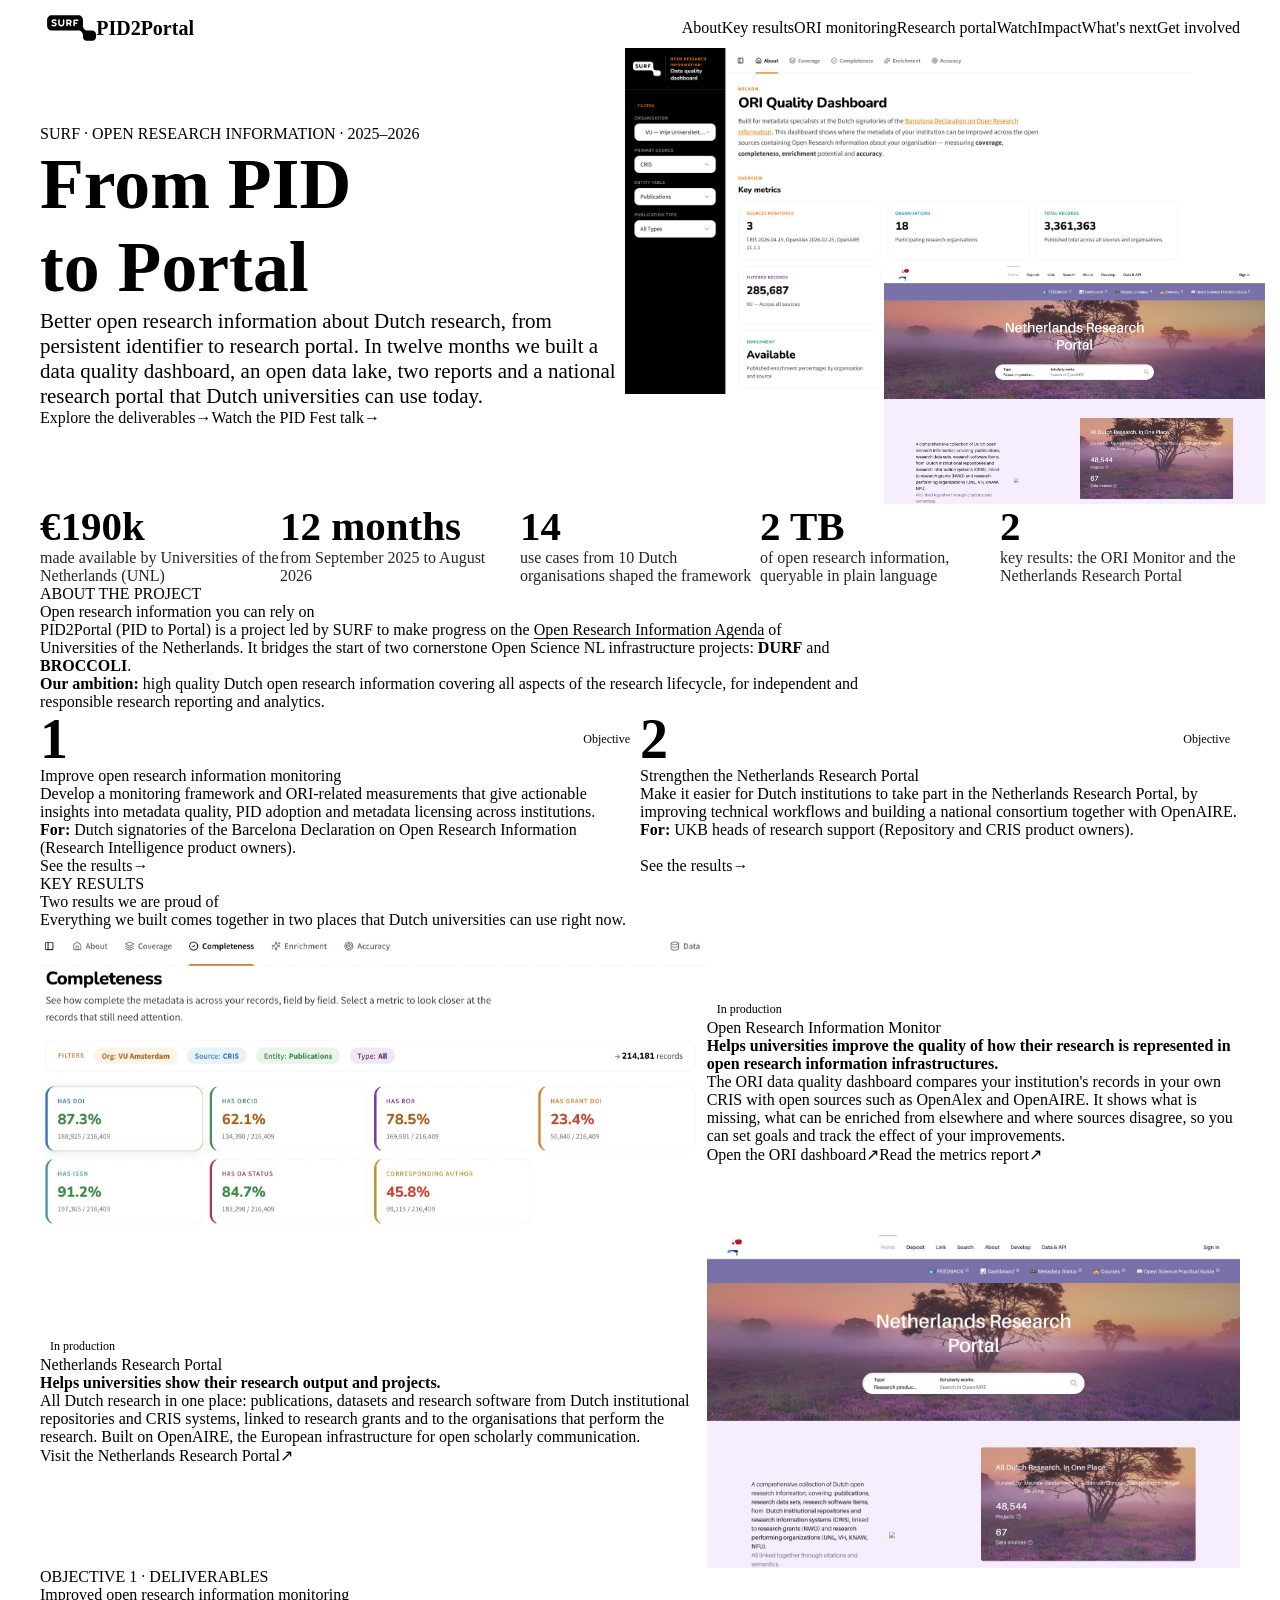
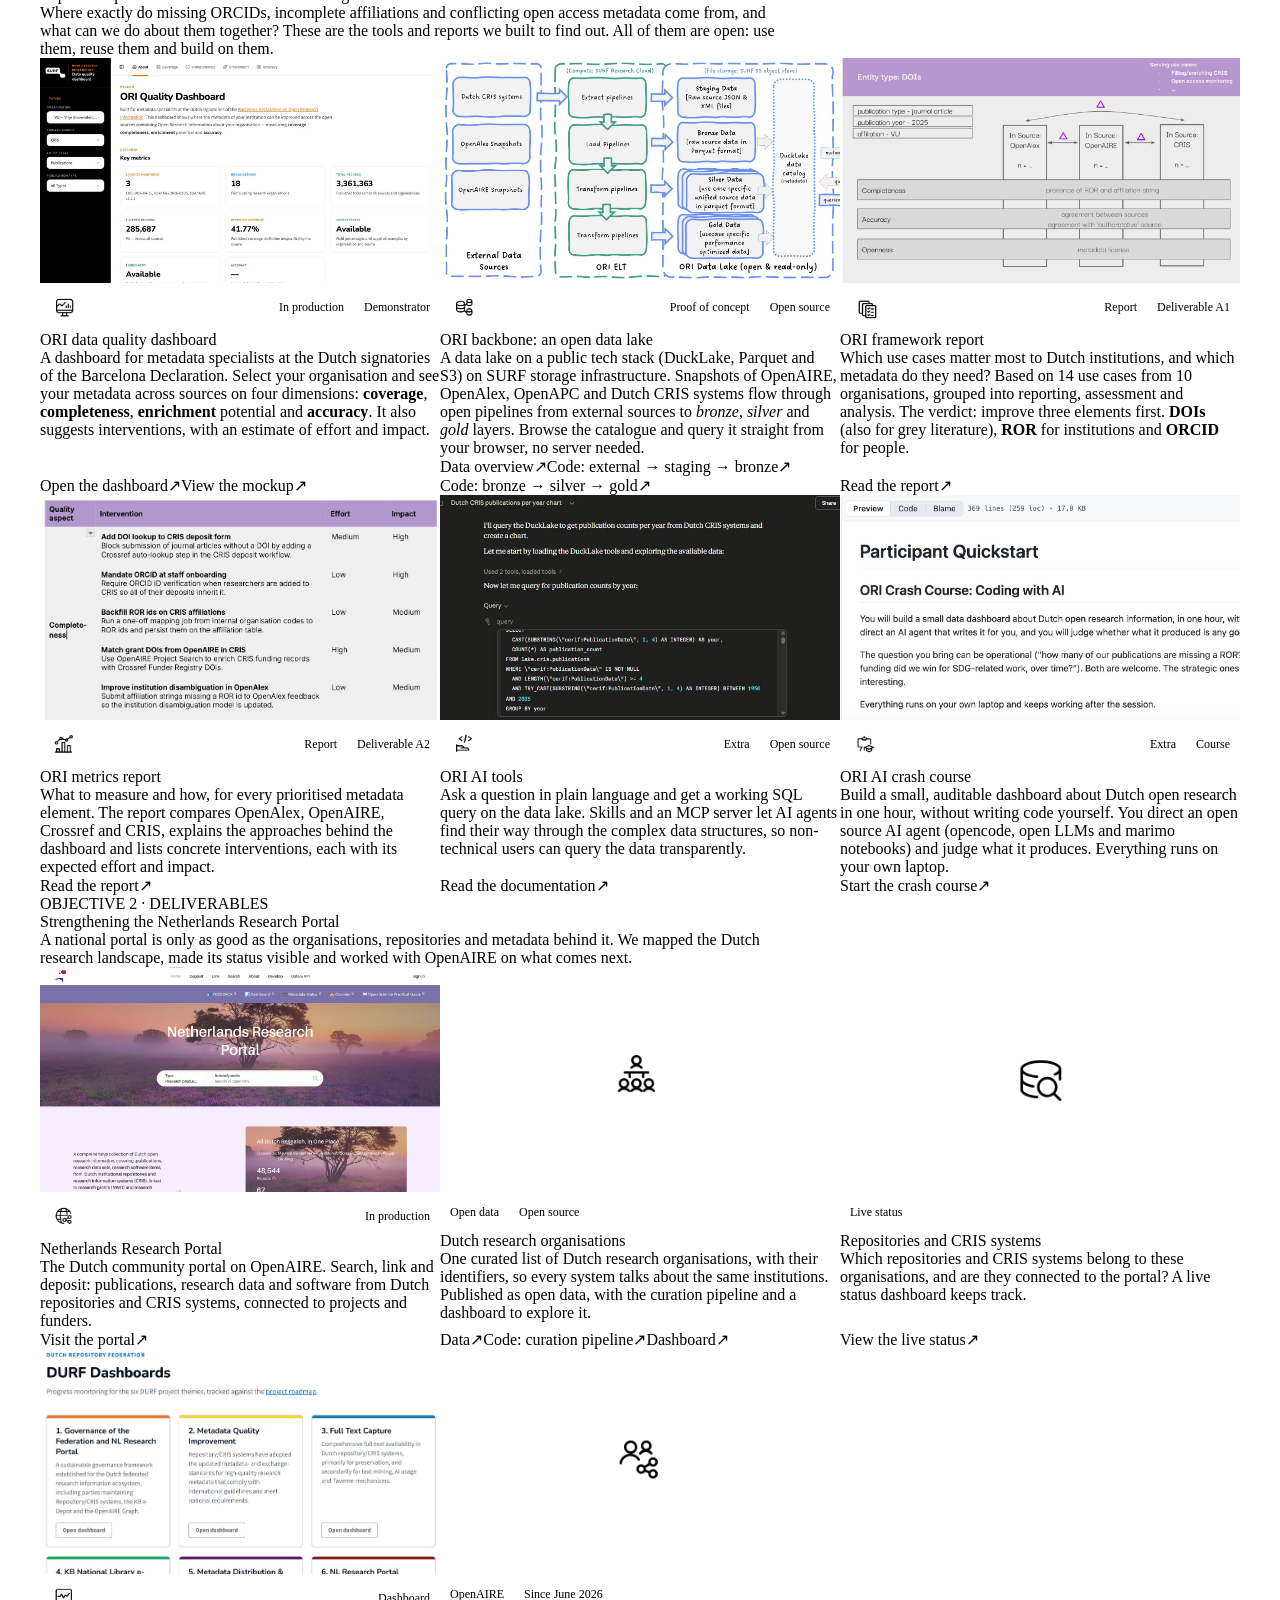
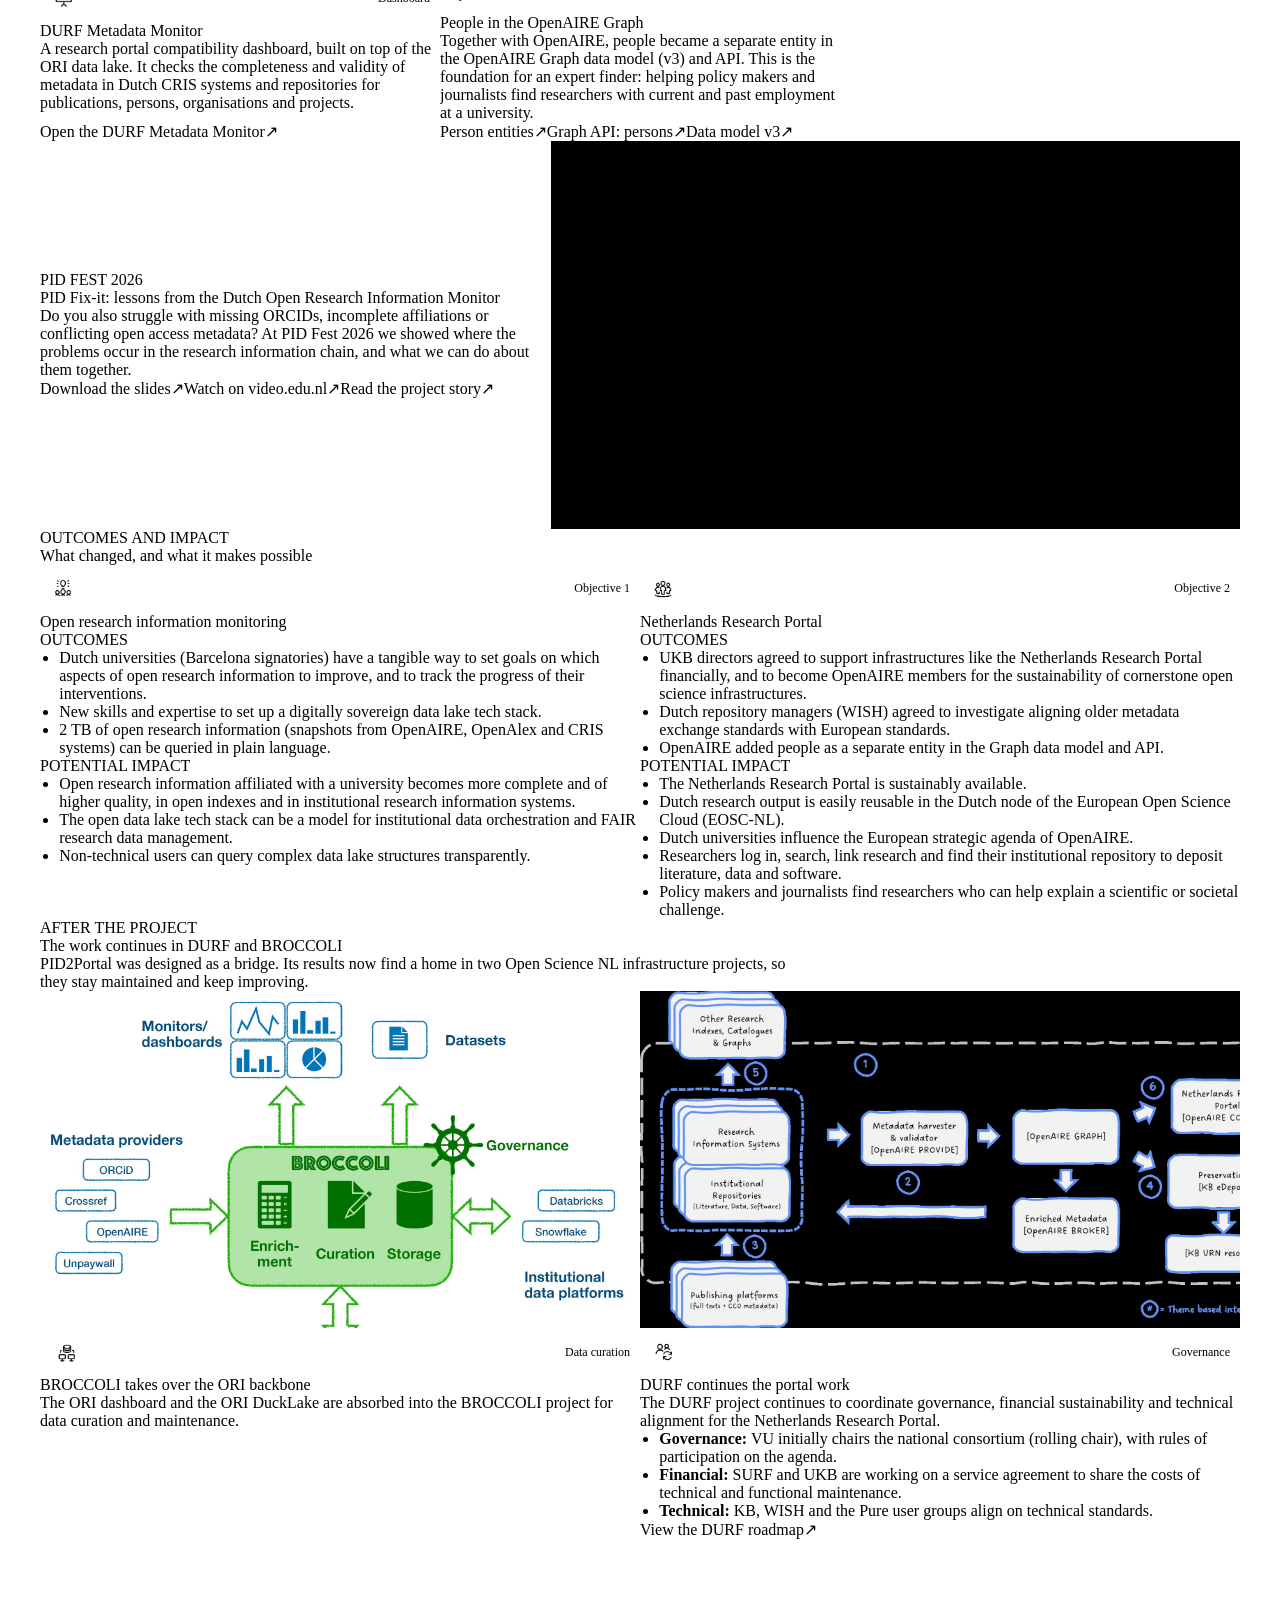
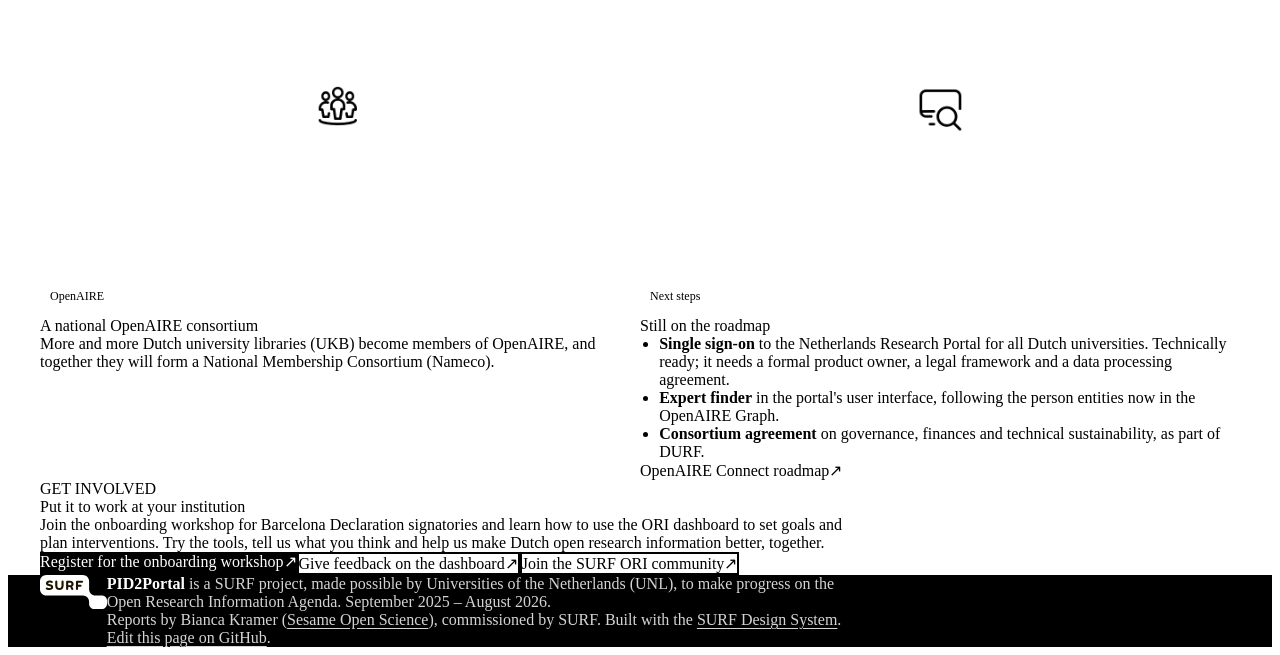
==== index.html @ e372947f "Add PID2Portal project landing page A static landing page for surf-ori.github.io/pid2portal-project " ====
<!doctype html>
<html lang="en">
<head>
<meta charset="utf-8">
<meta name="viewport" content="width=device-width, initial-scale=1">
<title>PID2Portal</title>
<meta name="description" content="PID2Portal (PID to Portal): better Dutch open research information, from persistent identifier to research portal. A SURF project funded by Universities of the Netherlands, 2025–2026.">
<meta property="og:title" content="PID2Portal: from PID to Portal">
<meta property="og:description" content="An ORI data quality dashboard, an open data lake, two reports and the Netherlands Research Portal. See what we built and put it to work.">
<meta property="og:image" content="https://surf-ori.github.io/pid2portal-project/assets/img/ori-dashboard.jpg">
<meta property="og:type" content="website">

<!-- SURF Design System: theme script first (no flash of the wrong theme), then tokens, Oat + SURF theme, Oat's script. -->
<script src="https://surf-ori.github.io/surf-design-system/components/lib/surf-theme.js"></script>
<script>window.SURFTheme && SURFTheme.init()</script>
<link rel="stylesheet" href="https://surf-ori.github.io/surf-design-system/tokens.css">
<link rel="stylesheet" href="https://surf-ori.github.io/surf-design-system/components/bundle.css">
<script src="https://surf-ori.github.io/surf-design-system/components/lib/oat.min.js" defer></script>

<link rel="stylesheet" href="assets/site.css">
<link rel="icon" href="assets/img/surf-logo.svg">

<script src="assets/vendor/marked-12.0.2.min.js" defer></script>
<script src="assets/site.js" defer></script>
</head>
<body>
<a class="skip" href="#main">Skip to content</a>

<header class="topbar">
  <div class="topbar-inner">
    <a class="brand" href="#top" aria-label="PID2Portal, back to top">
      <img class="logo logo-light" src="assets/img/surf-logo.svg" alt="SURF">
      <img class="logo logo-dark" src="assets/img/SURF_diap.svg" alt="SURF">
      <span class="brand-name">PID2Portal</span>
    </a>
    <nav class="nav" id="nav" aria-label="Sections"></nav>
    <surf-theme-toggle compact label-light="Light" label-system="System" label-dark="Dark"></surf-theme-toggle>
  </div>
</header>

<main id="main">
  <div id="top"></div>
  <div id="sections" aria-live="polite">
    <p class="loading">Loading…</p>
  </div>
</main>

<footer class="site-footer">
  <div class="wrap footer-inner">
    <img class="footer-logo" src="assets/img/SURF_diap.svg" alt="SURF">
    <div id="footer" class="footer-text"></div>
  </div>
</footer>

<noscript><div class="wrap"><p>This page needs JavaScript to render its content. The texts are also readable on GitHub in the <a href="https://github.com/surf-ori/pid2portal-project/tree/main/content">content folder</a>.</p></div></noscript>
</body>
</html>
---- assets/site.css ----
/* PID2Portal landing page. Layout on top of the SURF Design System: colours, type,
   spacing and radii only through its tokens, so light and dark both work. */

html { scroll-behavior: smooth; scroll-padding-top: 88px; }
@media (prefers-reduced-motion: reduce) { html { scroll-behavior: auto; } }

body {
  background: var(--bg-1);
  color: var(--fg-1);
  font-family: var(--font-body);
  font-size: var(--fs-body);
  line-height: var(--lh-normal);
  overflow-x: hidden;
}
main { padding-block-start: 0; }

h1, h2, h3, h4 {
  font-family: var(--font-display);
  font-weight: var(--weight-xbold);
  letter-spacing: var(--tracking-tight);
  line-height: var(--lh-tight);
  color: var(--fg-1);
  text-wrap: balance;
}
h1 { font-size: clamp(40px, 5.6vw, 72px); font-weight: 900; margin: var(--space-3) 0 var(--space-5); }
h2 { font-size: var(--fs-h2); margin: 0 0 var(--space-4); }
h3 { font-size: var(--fs-h4); margin: 0 0 var(--space-3); }
h4 { font-size: var(--fs-h6); margin: var(--space-5) 0 var(--space-2); text-transform: uppercase; letter-spacing: var(--tracking-wide); color: var(--fg-accent-strong); }
p { margin: 0 0 var(--space-4); }
a { color: var(--fg-accent-strong); text-underline-offset: 3px; }
a:hover { color: var(--fg-accent); }
:focus-visible { outline: 2px solid var(--surf-orange); outline-offset: 2px; }
code { font-family: var(--font-mono); font-size: 0.9em; }

.wrap { max-width: 1200px; margin: 0 auto; padding: 0 var(--space-6); }
@media (max-width: 640px) { .wrap { padding: 0 var(--space-4); } }

.skip { position: absolute; left: -9999px; top: 0; }
.skip:focus { left: var(--space-4); top: var(--space-4); z-index: 100; background: var(--bg-1); padding: var(--space-2) var(--space-3); }

.eyebrow {
  font-size: var(--fs-caption);
  font-weight: var(--weight-bold);
  letter-spacing: var(--tracking-wide);
  text-transform: uppercase;
  color: var(--fg-accent-strong);
  margin: 0 0 var(--space-3);
}

/* ---------- top bar ---------- */
.topbar {
  position: sticky; top: 0; z-index: 50;
  background: var(--bg-1);
  border-bottom: 1px solid var(--border-2);
}
.topbar-inner {
  max-width: 1200px; margin: 0 auto; padding: var(--space-3) var(--space-6);
  display: flex; align-items: center; gap: var(--space-5);
}
.brand { display: flex; align-items: center; gap: var(--space-3); text-decoration: none; color: var(--fg-1); flex-shrink: 0; }
.brand:hover { color: var(--fg-1); }
.logo { height: 40px; width: auto; display: block; }
.logo-dark { display: none; height: 26px; }
[data-theme="dark"] .logo-light { display: none; }
[data-theme="dark"] .logo-dark { display: block; }
.brand-name { font-family: var(--font-display); font-weight: 900; font-size: 20px; letter-spacing: var(--tracking-tight); }

.nav { display: flex; gap: var(--space-1); margin-left: auto; overflow-x: auto; scrollbar-width: none; }
.nav::-webkit-scrollbar { display: none; }
.nav a {
  white-space: nowrap; text-decoration: none; color: var(--fg-2);
  font-weight: var(--weight-semibold); font-size: var(--fs-body-sm);
  padding: var(--space-2) var(--space-3); border-radius: var(--radius-sm);
}
.nav a:hover { color: var(--fg-1); background: var(--bg-2); }
.nav a[aria-current] { color: var(--fg-accent-strong); background: var(--bg-accent-soft); }

@media (max-width: 960px) {
  .topbar-inner { flex-wrap: wrap; padding: var(--space-2) var(--space-4); gap: var(--space-2) var(--space-4); }
  .brand { margin-right: auto; }
  .nav { order: 3; width: 100%; margin: 0 calc(-1 * var(--space-3)); }
  .logo { height: 32px; }
}

/* ---------- sections ---------- */
.section { padding: var(--space-9) 0; }
.section + .section { border-top: 1px solid var(--border-2); }
.section-head { max-width: 760px; margin-bottom: var(--space-7); }
.section-head > p { color: var(--fg-2); font-size: var(--fs-body-lg); }
.loading { padding: var(--space-9) var(--space-6); color: var(--fg-3); text-align: center; }
@media (max-width: 640px) { .section { padding: var(--space-8) 0; } }

/* buttons rendered from link lists */
.actions { display: flex; flex-wrap: wrap; gap: var(--space-2); margin-top: auto; padding-top: var(--space-3); }
.actions .button { white-space: normal; text-align: left; text-decoration: none; color: var(--fg-on-accent); }
.actions .button:hover { color: var(--fg-on-accent); }
.actions .button.outline { background: transparent; color: var(--fg-1); border-color: var(--border-1); }
.actions .button.outline:hover { border-color: var(--surf-orange); color: var(--fg-1); }
.actions .arrow { font-weight: var(--weight-bold); }

/* ---------- hero ---------- */
.layout-hero { padding-top: var(--space-8); padding-bottom: var(--space-8); }
.hero-grid { display: grid; grid-template-columns: 1fr 1.05fr; gap: var(--space-8); align-items: center; }
.hero-text > p:not(.eyebrow) { font-size: 21px; color: var(--fg-2); max-width: 36em; }
.hero-text .actions { padding-top: var(--space-4); }
.hero-text .actions .button { padding: var(--space-3) var(--space-5); font-size: var(--fs-body); }
.hero-visual { position: relative; padding-bottom: 18%; }
.hero-visual .frame-b { position: absolute; width: 62%; right: -4%; bottom: 0; }
.hero-visual .frame-a { width: 92%; }
@media (max-width: 900px) {
  .hero-grid { grid-template-columns: 1fr; gap: var(--space-7); }
  .hero-visual .frame-b { right: 0; }
}

/* the SURF basiskader: thick rounded frame */
.frame {
  margin: 0;
  border: var(--border-thick) solid var(--fg-1);
  border-radius: var(--radius-lg);
  overflow: hidden;
  background: var(--bg-1);
}
.frame img { display: block; width: 100%; height: auto; }

/* ---------- stats ---------- */
.layout-stats { background: var(--bg-inverse); color: var(--fg-inverse); padding: var(--space-7) 0; border-top: 0; }
.layout-stats + .section { border-top: 0; }
.stats { list-style: none; margin: 0; padding: 0; display: grid; grid-template-columns: repeat(auto-fit, minmax(180px, 1fr)); gap: var(--space-5); }
.stat { display: flex; flex-direction: column; gap: var(--space-1); padding-left: var(--space-4); border-left: var(--border-thick) solid var(--surf-orange); }
.stat-value { font-family: var(--font-display); font-weight: 900; font-size: clamp(30px, 3.2vw, 42px); line-height: 1.1; color: var(--fg-inverse); }
.stat-label { font-size: var(--fs-body-sm); opacity: 0.85; }

/* ---------- cards ---------- */
.card-grid { --cols: 3; display: grid; grid-template-columns: repeat(var(--cols), minmax(0, 1fr)); gap: var(--space-5); }
.layout-cards#about .card-grid { --cols: 2; }
@media (max-width: 1040px) { .card-grid { --cols: 2 !important; } }
@media (max-width: 680px)  { .card-grid { --cols: 1 !important; } }

.card.deliverable {
  display: flex; flex-direction: column;
  padding: 0; overflow: hidden;
  border-radius: var(--radius-lg);
  border: 1px solid var(--border-1);
  box-shadow: none;
  background: var(--bg-1);
  transition: border-color .2s ease-out, transform .2s ease-out;
}
.card.deliverable:hover { border-color: var(--surf-orange); }
.card-media { margin: 0; aspect-ratio: 16 / 9; overflow: hidden; background: var(--bg-2); border-bottom: 1px solid var(--border-2); }
.card-media img { width: 100%; height: 100%; object-fit: cover; object-position: top left; display: block; }
.card-body { display: flex; flex-direction: column; flex: 1; padding: var(--space-5) var(--space-5) var(--space-5); }
.card-body > p { color: var(--fg-2); }
.card-body ul { padding-left: 1.2em; color: var(--fg-2); margin: 0 0 var(--space-4); }
.card-body li { margin-bottom: var(--space-2); }
.card-body li::marker { color: var(--surf-orange); }
.card-top { display: flex; align-items: center; justify-content: space-between; gap: var(--space-3); margin-bottom: var(--space-4); min-height: 40px; }
.card-media-icon { display: grid; place-items: center; background: var(--bg-accent-soft); }
.card-media-icon img.pictogram-lg { width: 112px; height: 112px; object-fit: contain; }
.pictogram { width: 48px; height: 48px; object-fit: contain; }
[data-theme="dark"] .pictogram { filter: invert(1); }
.card-number { font-family: var(--font-display); font-weight: 900; font-size: 56px; line-height: 1; color: var(--surf-orange); }

.tags { display: flex; flex-wrap: wrap; gap: var(--space-1); justify-content: flex-end; }
.tag { font-size: 12px; font-weight: var(--weight-semibold); padding: 2px 10px; border-radius: var(--radius-pill); white-space: nowrap; }
.tone-orange { background: var(--tone-orange-bg); color: var(--tone-orange-fg); }
.tone-blue   { background: var(--tone-blue-bg);   color: var(--tone-blue-fg); }
.tone-green  { background: var(--tone-green-bg);  color: var(--tone-green-fg); }
.tone-purple { background: var(--tone-purple-bg); color: var(--tone-purple-fg); }

/* the two objective cards in "About" */
#about .section-head { max-width: 820px; }
#about .card-body { padding: var(--space-6); }
#about .card-body h3 { font-size: var(--fs-h3); }

/* ---------- features (key results) ---------- */
.layout-features { background: var(--bg-2); }
.feature { display: grid; grid-template-columns: 1.25fr 1fr; gap: var(--space-8); align-items: center; }
.feature + .feature { margin-top: var(--space-9); }
.feature.flip .feature-media { order: 2; }
.feature-text h3 { font-size: var(--fs-h2); margin: var(--space-3) 0 var(--space-4); }
.feature-text p { color: var(--fg-2); font-size: var(--fs-body-lg); }
.feature-text p strong { color: var(--fg-1); }
.feature-text .tags { justify-content: flex-start; }
.feature-media { box-shadow: var(--shadow-md); }
@media (max-width: 900px) {
  .feature { grid-template-columns: 1fr; gap: var(--space-5); }
  .feature.flip .feature-media { order: 0; }
  .feature + .feature { margin-top: var(--space-8); }
}

/* ---------- media (video) ---------- */
.media-grid { display: grid; grid-template-columns: 1fr 1.35fr; gap: var(--space-8); align-items: center; }
.media-grid .section-head { margin-bottom: 0; }
.video-frame { box-shadow: var(--shadow-md); }
.video { position: relative; aspect-ratio: 16 / 9; background: #000; }
.video iframe { position: absolute; inset: 0; width: 100%; height: 100%; border: 0; }
@media (max-width: 900px) { .media-grid { grid-template-columns: 1fr; gap: var(--space-6); } }

/* ---------- band (call to action) ---------- */
.layout-band { border-top: 0 !important; }
.band-box {
  background: var(--surf-orange);
  color: #000;
  border-radius: var(--radius-xl);
  padding: var(--space-8);
  position: relative; overflow: hidden;
}
.band-box .section-head { max-width: 820px; margin: 0; }
.band-box .eyebrow, .band-box h2, .band-box .section-head > p { color: #000; }
.band-box .actions .button { background: #000; color: #fff; border-color: #000; }
.band-box .actions .button:hover { background: #262626; }
.band-box .actions .button.outline { background: transparent; color: #000; border: 2px solid #000; }
.band-box .actions .button.outline:hover { background: rgba(0, 0, 0, 0.08); }
@media (max-width: 640px) { .band-box { padding: var(--space-6) var(--space-5); border-radius: var(--radius-lg); } }

/* ---------- prose ---------- */
.prose { max-width: 760px; }

/* ---------- footer ---------- */
.site-footer { background: #000; color: #d4d4d4; padding: var(--space-8) 0; margin-top: var(--space-8); }
.footer-inner { display: grid; grid-template-columns: auto 1fr; gap: var(--space-7); align-items: start; }
.footer-logo { height: 34px; width: auto; }
.footer-text { font-size: var(--fs-body-sm); max-width: 760px; }
.footer-text strong { color: #fff; }
.footer-text a { color: var(--surf-orange-300); }
.footer-text a:hover { color: #fff; }
@media (max-width: 640px) { .footer-inner { grid-template-columns: 1fr; gap: var(--space-5); } }
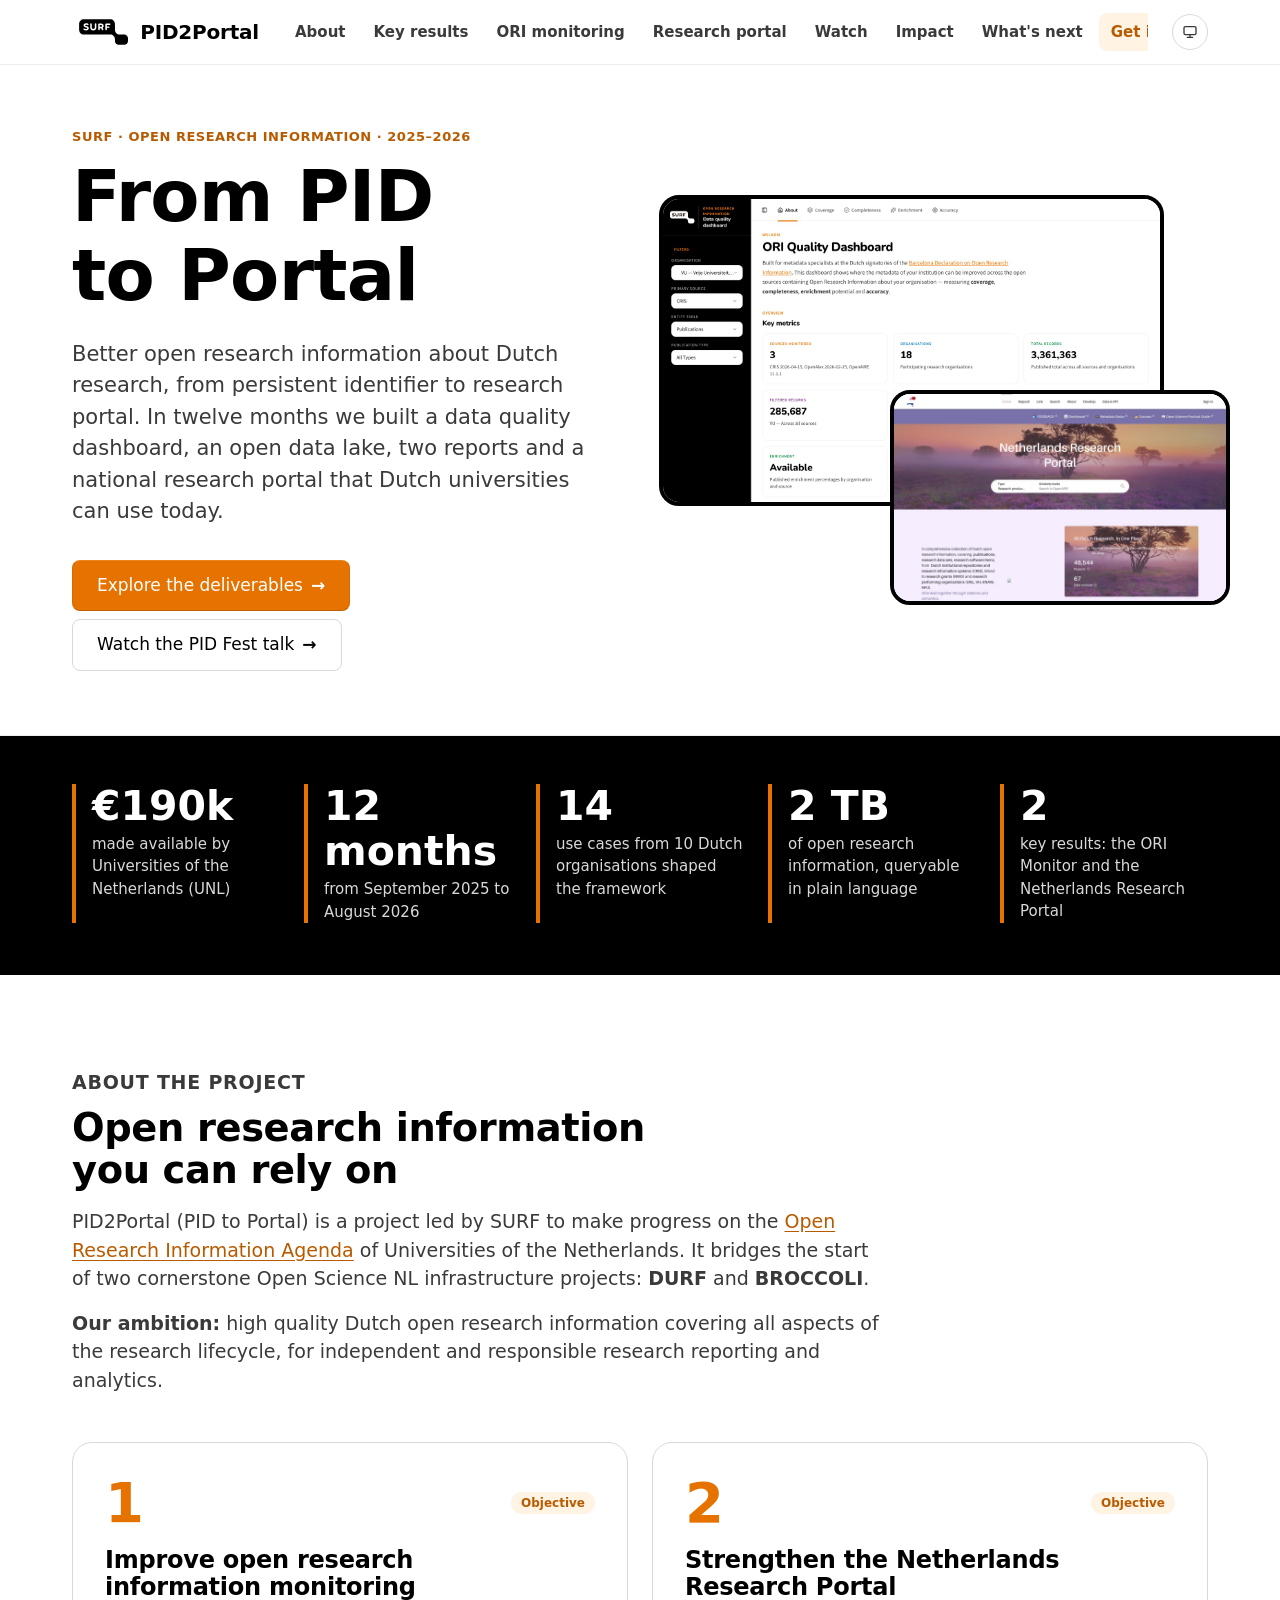
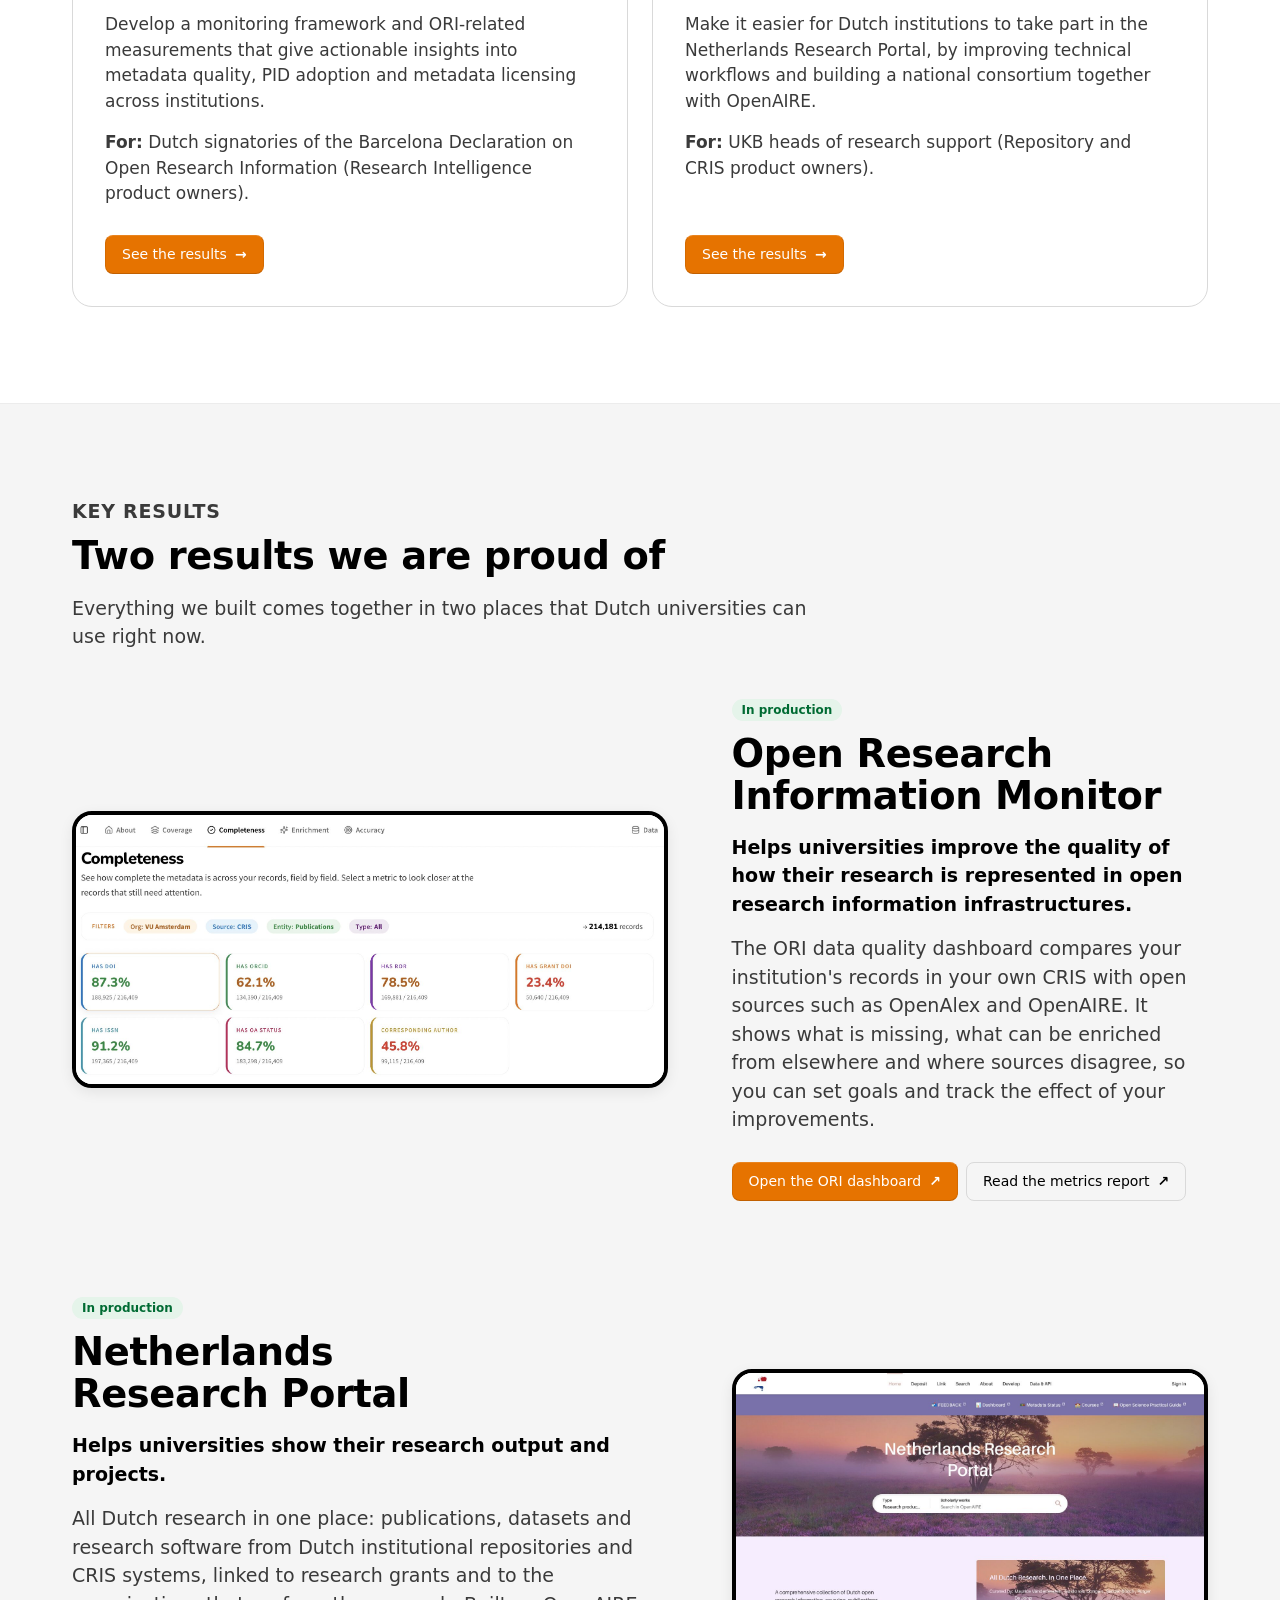
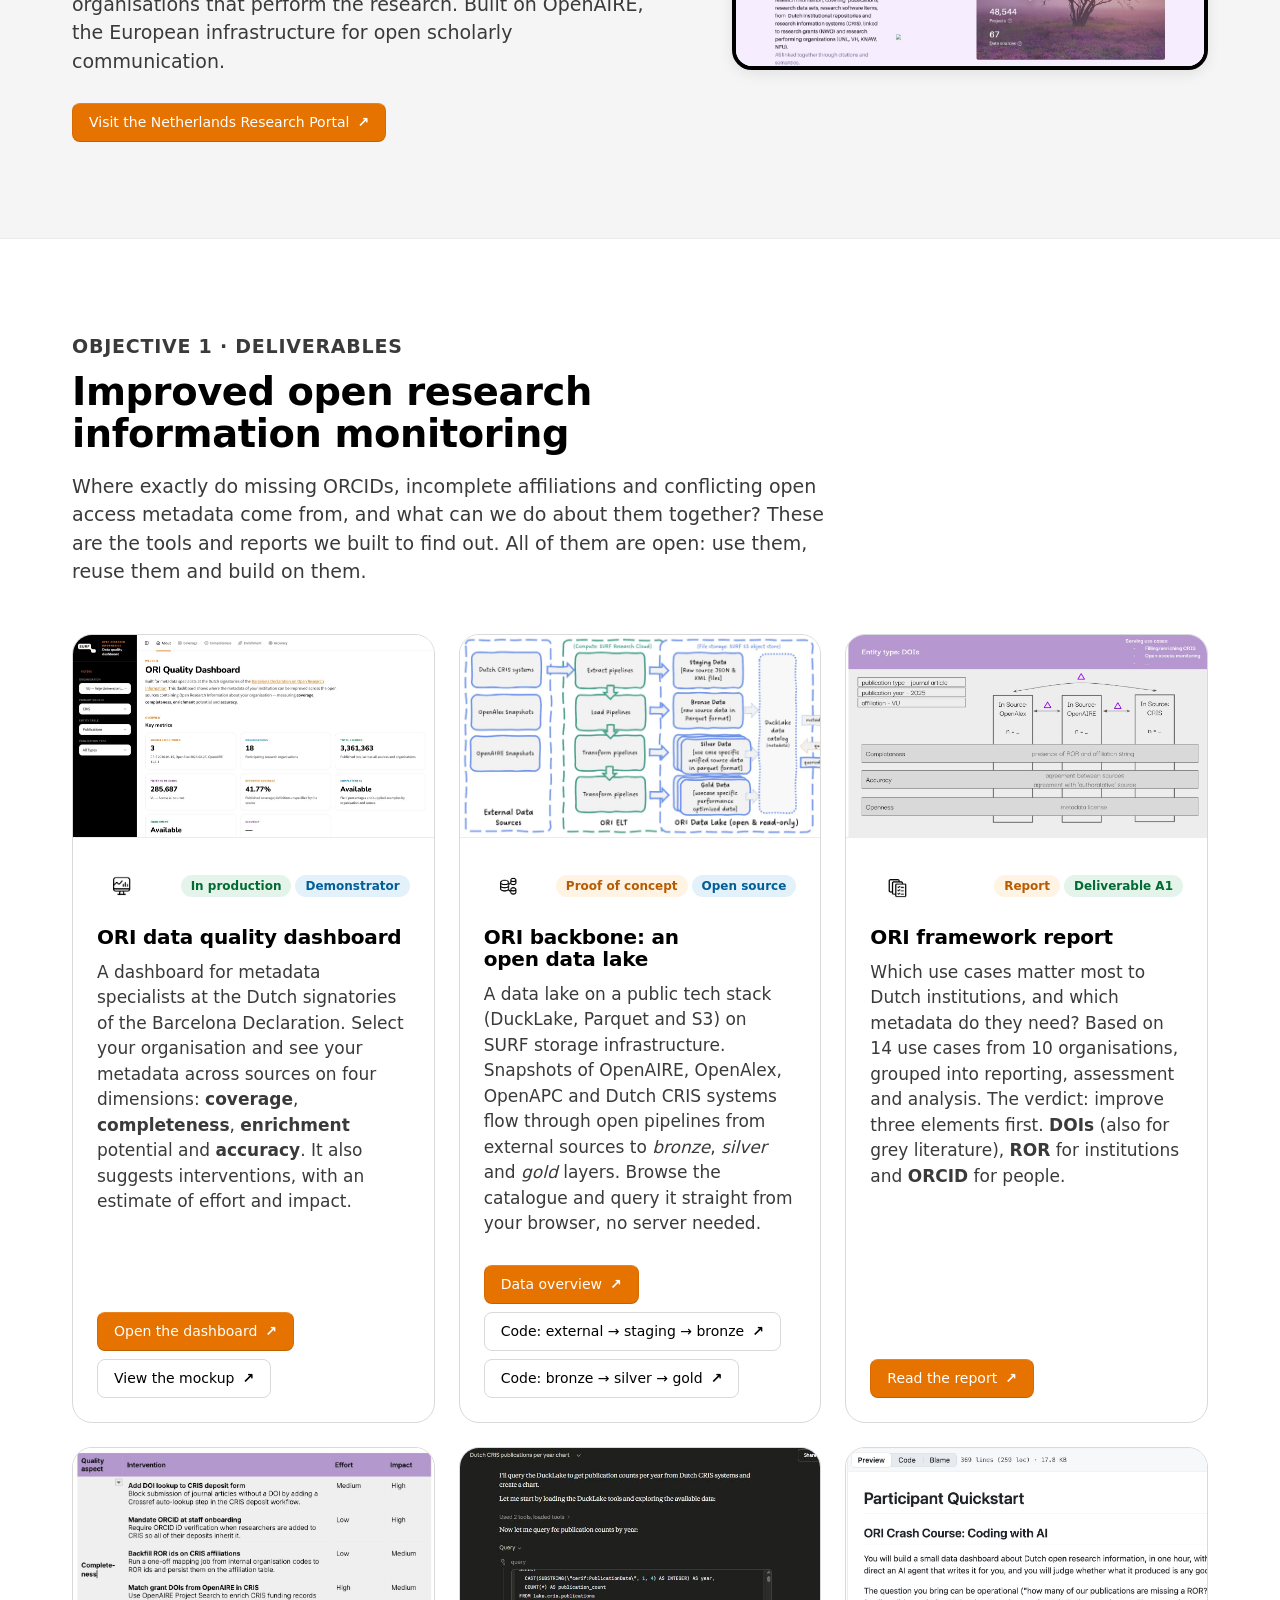
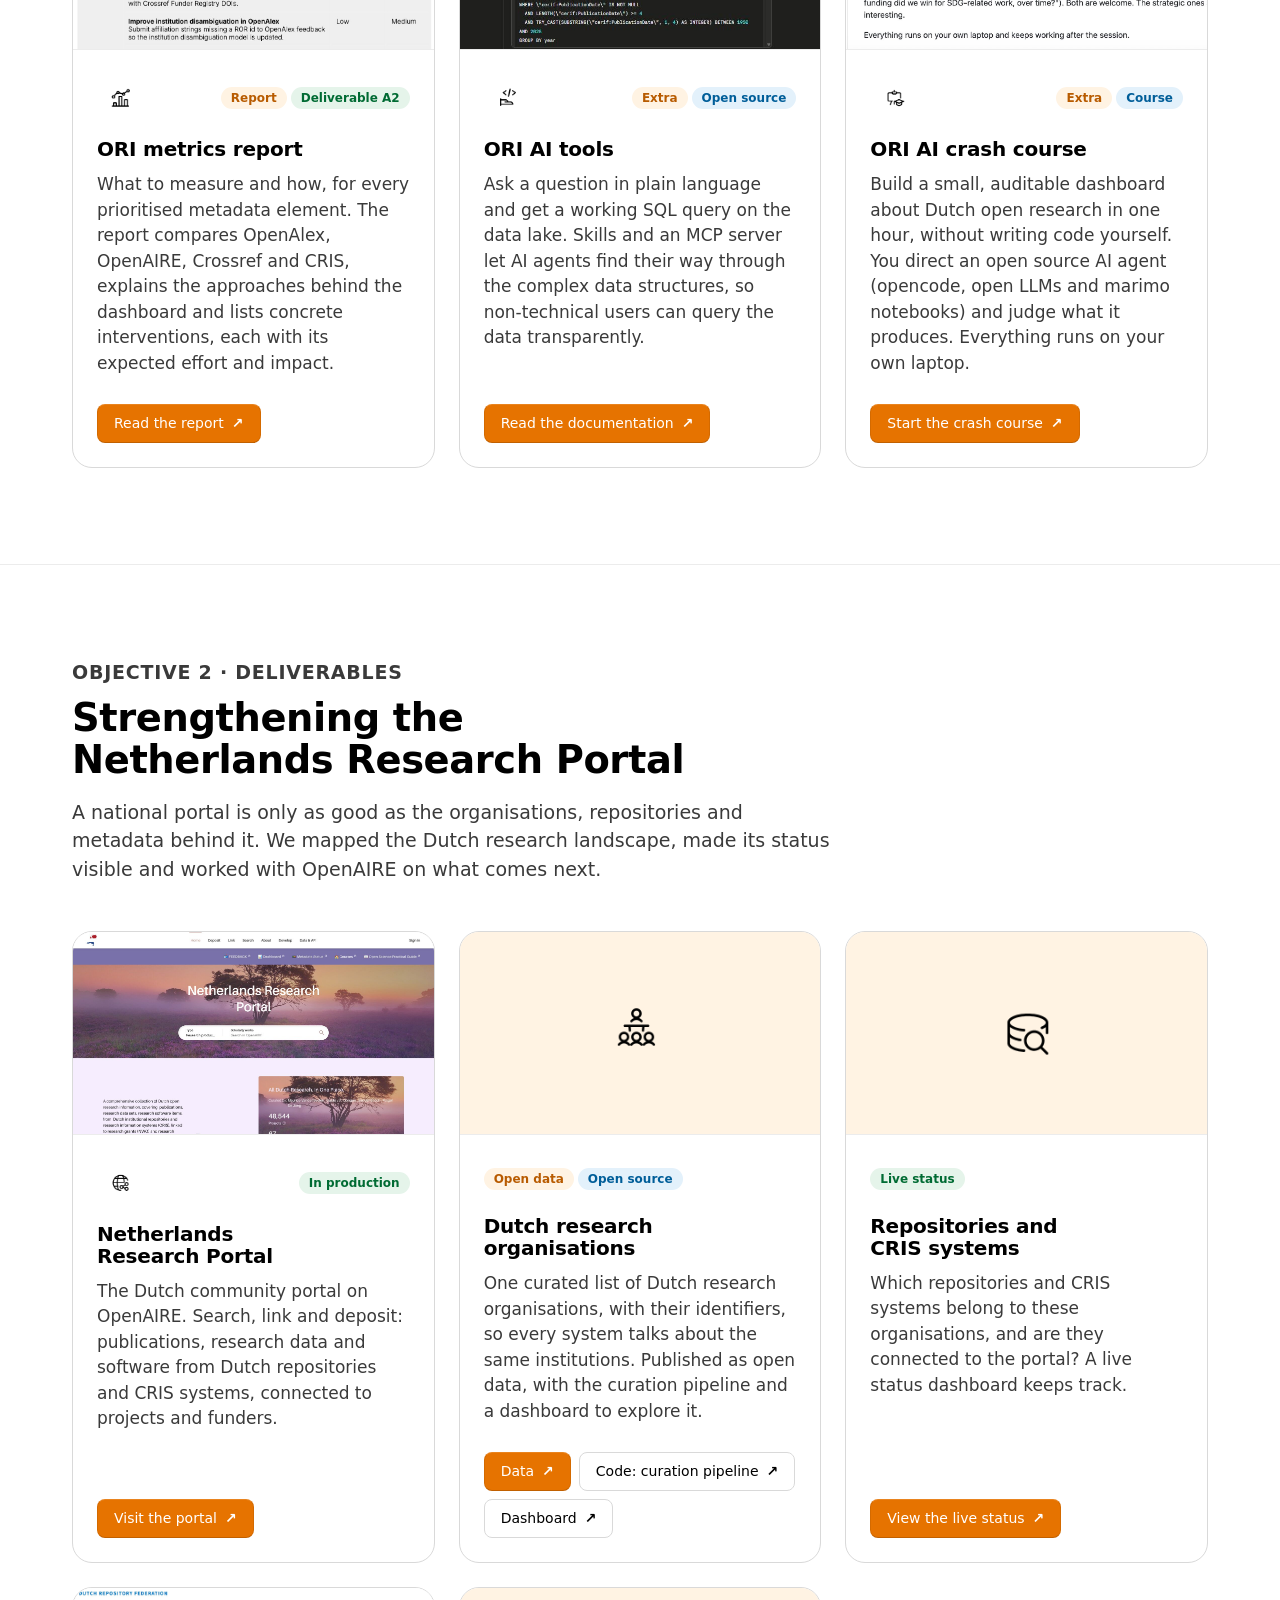
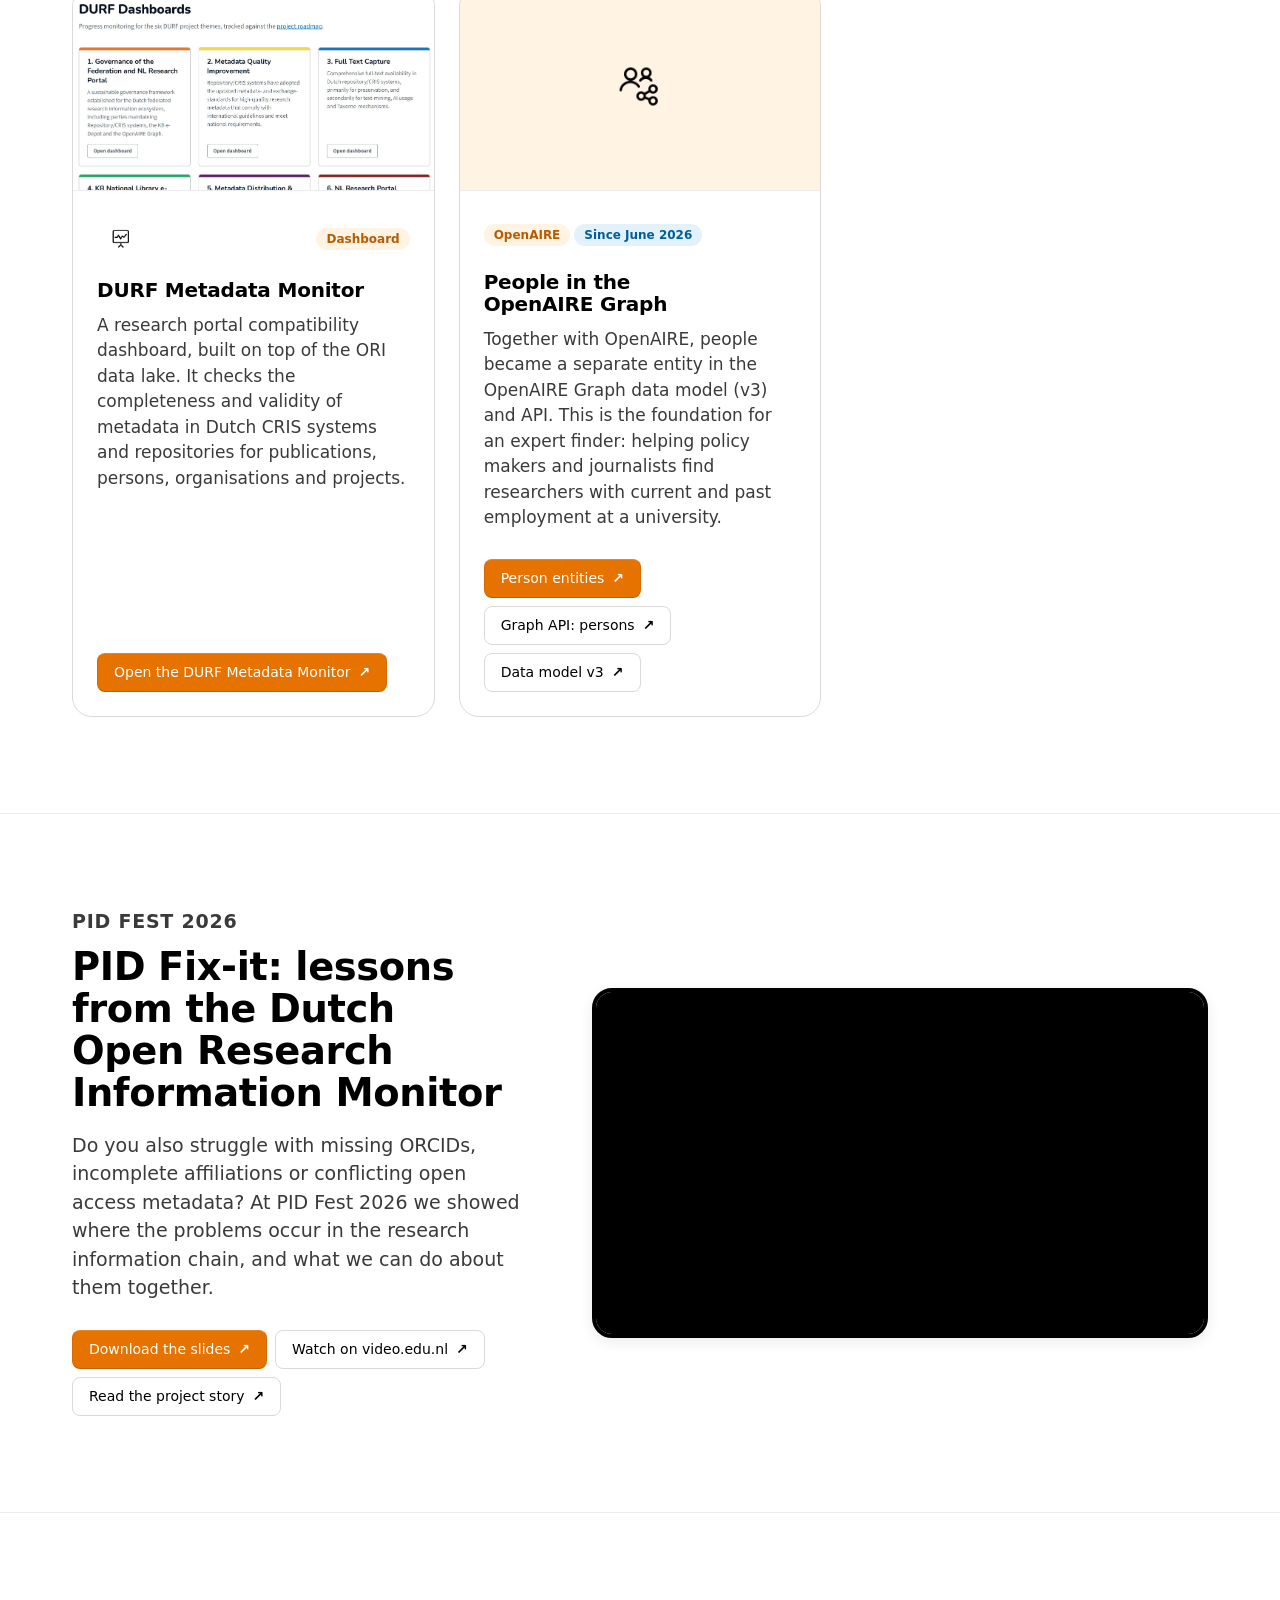
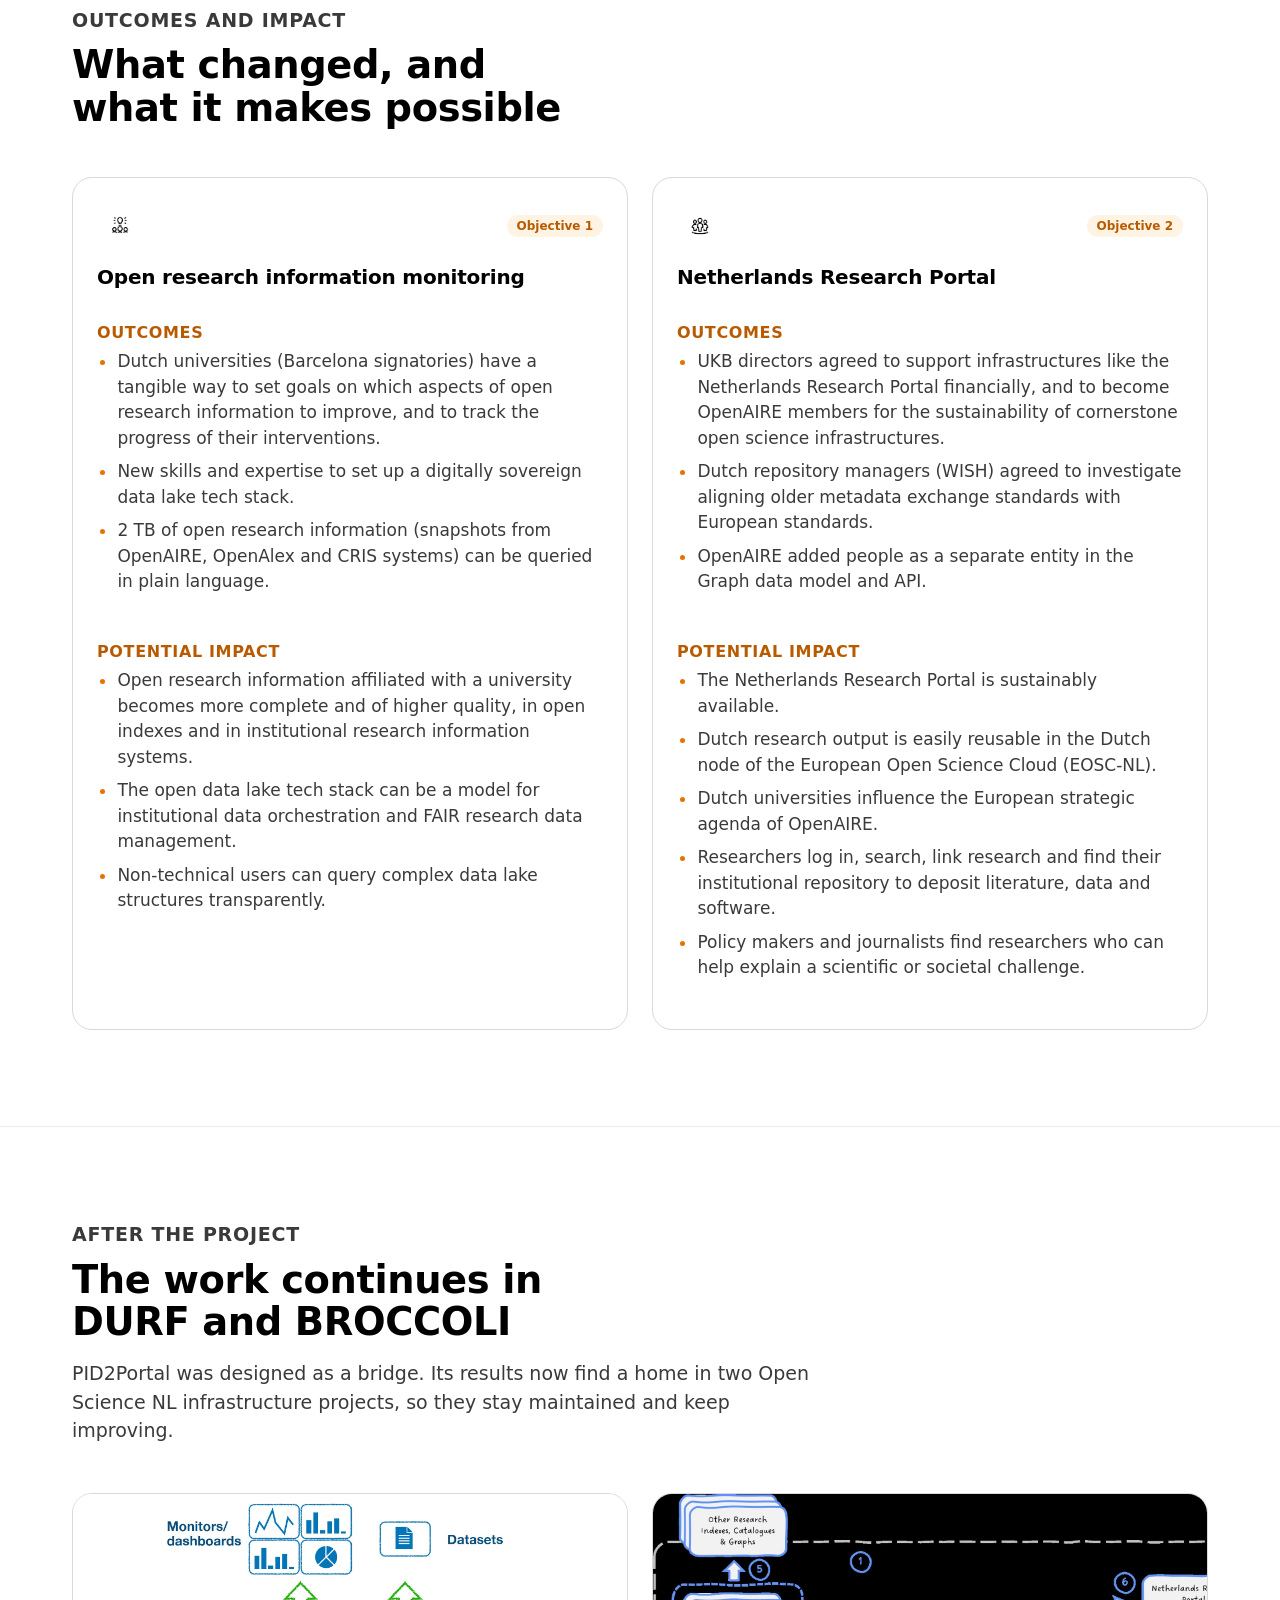
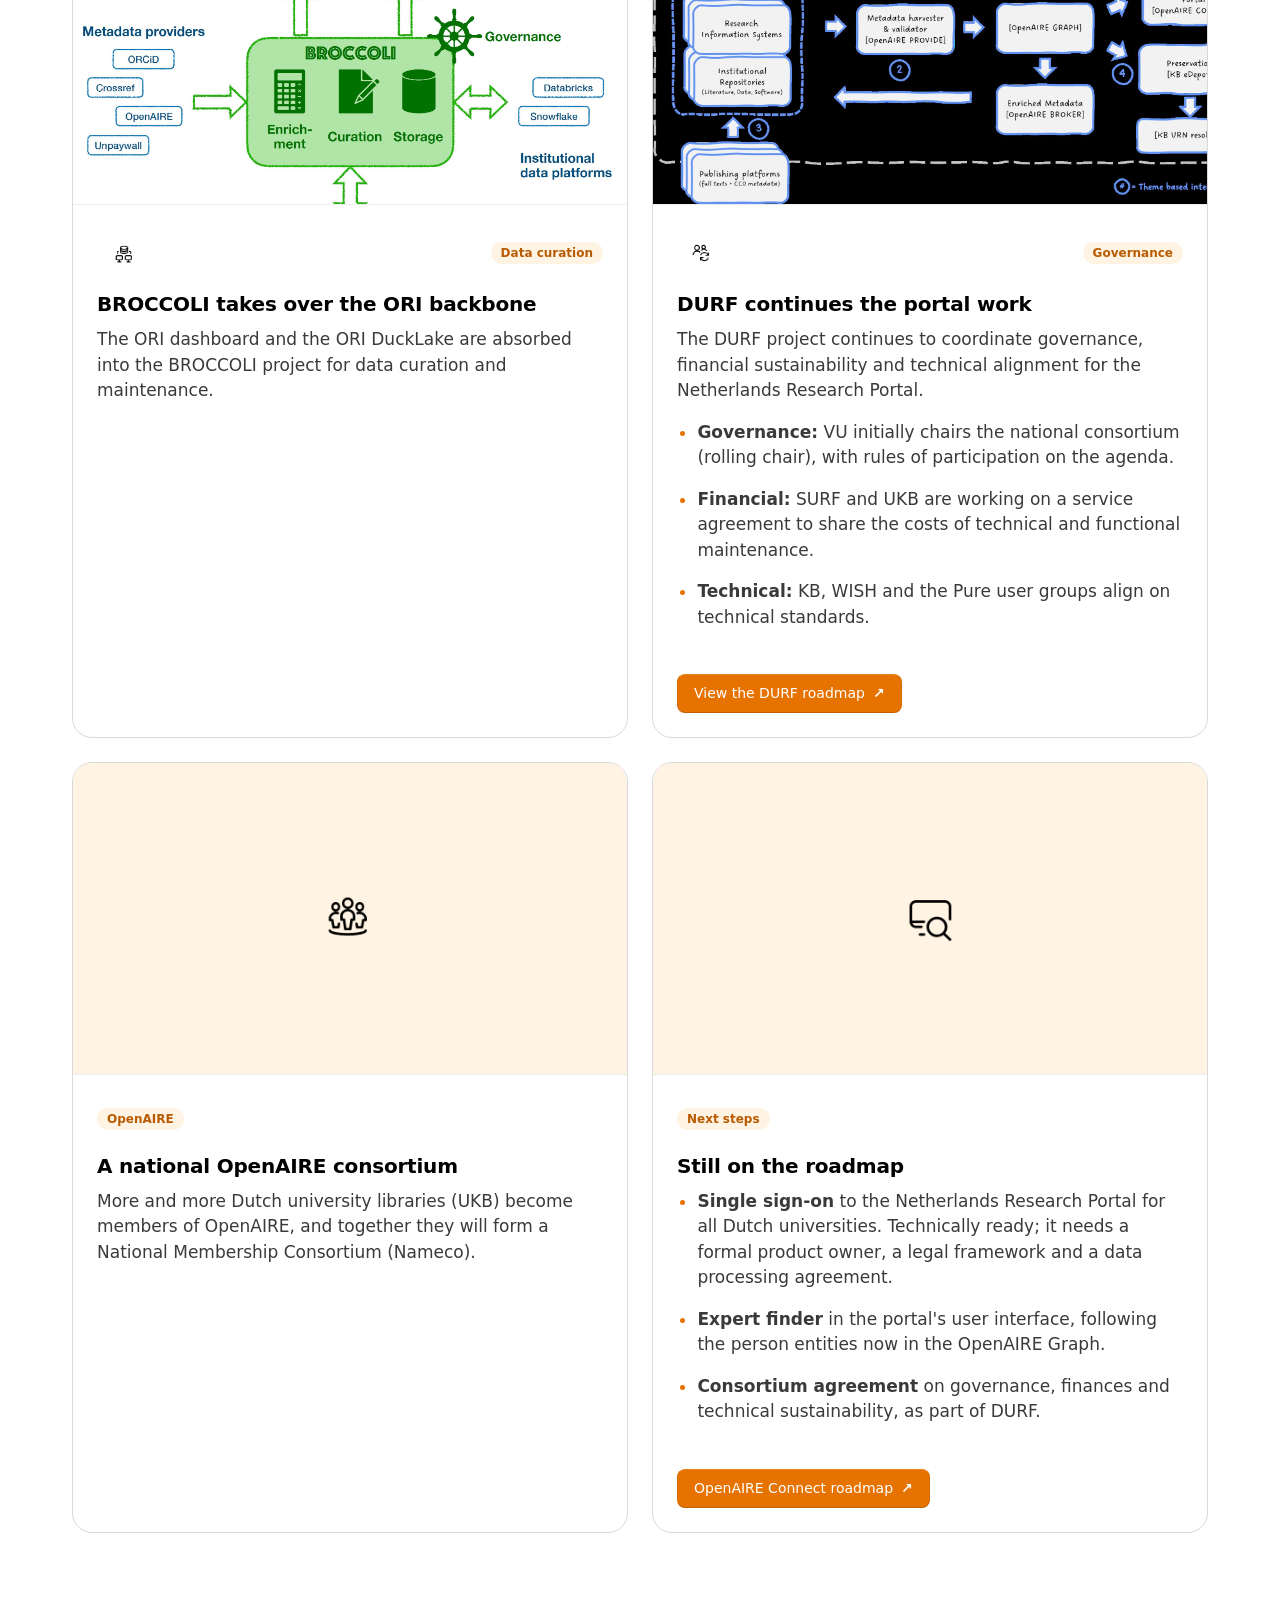
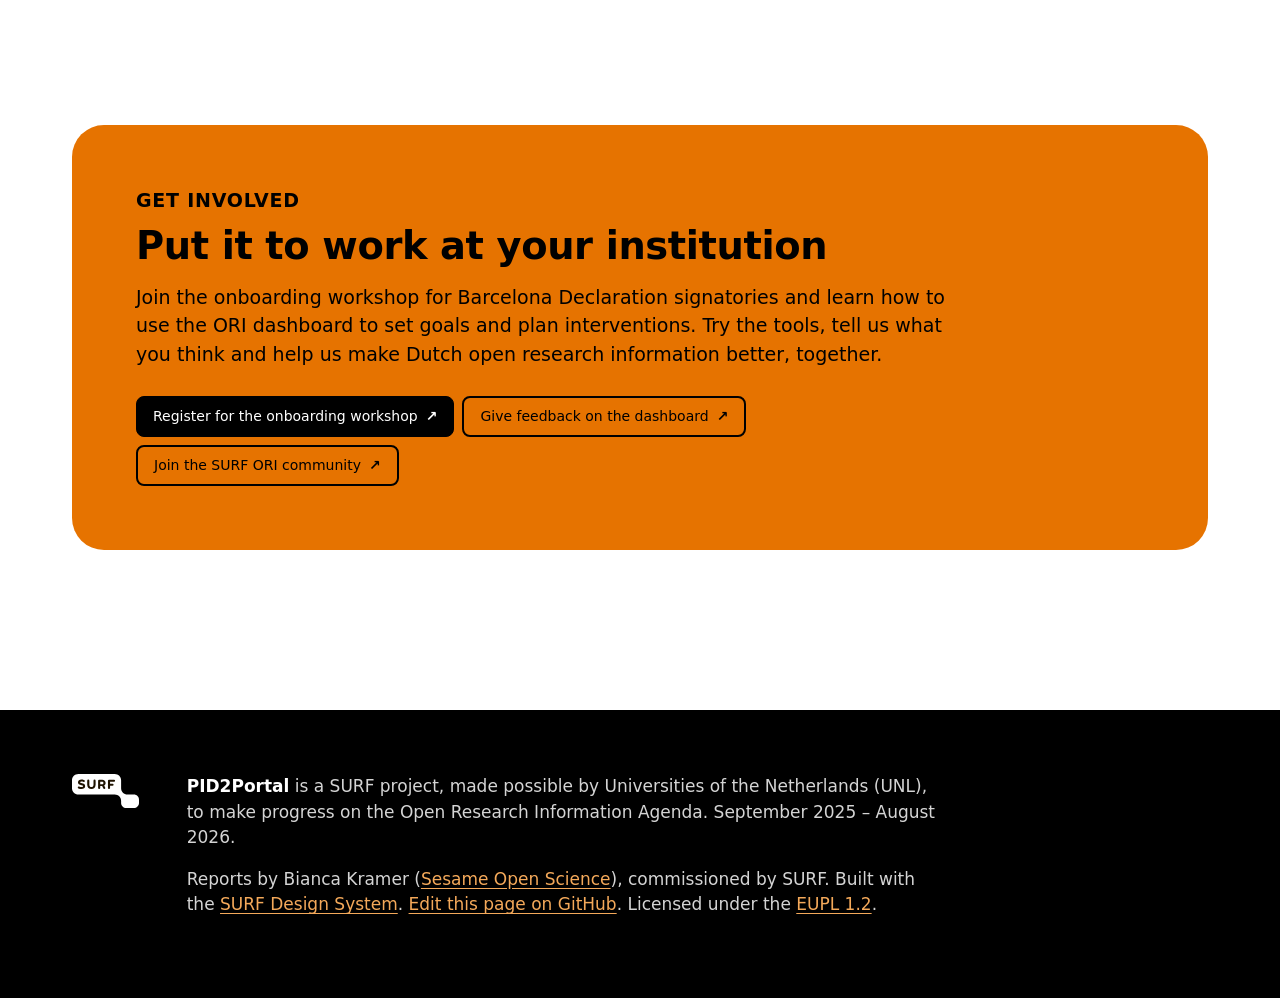
==== commit 1b6b8966: "Serve the SURF Design System files from this repository surf-ori.github.io/surf-design-system return" ====
--- a/index.html
+++ b/index.html
@@ -11,11 +11,11 @@
 <meta property="og:type" content="website">
 
 <!-- SURF Design System: theme script first (no flash of the wrong theme), then tokens, Oat + SURF theme, Oat's script. -->
-<script src="https://surf-ori.github.io/surf-design-system/components/lib/surf-theme.js"></script>
+<script src="assets/surf-design-system/components/lib/surf-theme.js"></script>
 <script>window.SURFTheme && SURFTheme.init()</script>
-<link rel="stylesheet" href="https://surf-ori.github.io/surf-design-system/tokens.css">
-<link rel="stylesheet" href="https://surf-ori.github.io/surf-design-system/components/bundle.css">
-<script src="https://surf-ori.github.io/surf-design-system/components/lib/oat.min.js" defer></script>
+<link rel="stylesheet" href="assets/surf-design-system/tokens.css">
+<link rel="stylesheet" href="assets/surf-design-system/components/bundle.css">
+<script src="assets/surf-design-system/components/lib/oat.min.js" defer></script>
 
 <link rel="stylesheet" href="assets/site.css">
 <link rel="icon" href="assets/img/surf-logo.svg">
--- a/assets/surf-design-system/tokens.css
+++ b/assets/surf-design-system/tokens.css
@@ -0,0 +1,283 @@
+/* SURF Design System — generated from tokens.json */
+:root, [data-theme="light"] {
+  --surf-orange: #e67300;
+  --surf-black: #000000;
+  --surf-grey: #cccccc;
+  --surf-orange-700: #b85b00;
+  --surf-orange-500: #e67300;
+  --surf-orange-300: #f4a95a;
+  --surf-orange-200: #f9c892;
+  --surf-orange-100: #fce4c8;
+  --surf-orange-050: #fff3e3;
+  --surf-red: #df3226;
+  --surf-yellow: #fedb00;
+  --surf-blue: #0077c0;
+  --surf-green-dark: #008942;
+  --surf-green-light: #b8e3c9;
+  --surf-purple: #772583;
+  --surf-orange-a80: rgba(230, 115, 0, 0.8);
+  --surf-red-a80: rgba(223, 50, 38, 0.8);
+  --surf-yellow-a80: rgba(254, 219, 0, 0.8);
+  --surf-blue-a80: rgba(0, 119, 192, 0.8);
+  --surf-green-dk-a80: rgba(0, 137, 66, 0.8);
+  --surf-green-lt-a80: rgba(184, 227, 201, 0.8);
+  --surf-purple-a80: rgba(119, 37, 131, 0.8);
+  --surf-bg: #ffffff;
+  --surf-bg-soft: #f5f5f5;
+  --surf-bg-muted: #ececec;
+  --surf-border: #d9d9d9;
+  --surf-border-soft: #ececec;
+  --fg-1: var(--surf-black);
+  --fg-2: #3a3a3a;
+  --fg-3: #6b6b6b;
+  --fg-inverse: #ffffff;
+  --fg-accent: var(--surf-orange);
+  --fg-accent-strong: var(--surf-orange-700);
+  --fg-on-accent: #ffffff;
+  --fg-warning: var(--surf-orange-700);
+  --bg-1: var(--surf-bg);
+  --bg-2: var(--surf-bg-soft);
+  --bg-3: var(--surf-bg-muted);
+  --bg-accent: var(--surf-orange);
+  --bg-accent-soft: var(--surf-orange-050);
+  --bg-inverse: var(--surf-black);
+  --border-1: var(--surf-border);
+  --border-2: var(--surf-border-soft);
+  --status-success: var(--surf-green-dark);
+  --status-info: var(--surf-blue);
+  --status-warning: var(--surf-yellow);
+  --status-error: var(--surf-red);
+  --tone-orange-bg: #fff3e3;
+  --tone-orange-fg: #b85b00;
+  --tone-blue-bg: #e3f1fb;
+  --tone-blue-fg: #005e99;
+  --tone-green-bg: #e5f4ea;
+  --tone-green-fg: #006b33;
+  --tone-red-bg: #fde9e7;
+  --tone-red-fg: #b5241a;
+  --tone-purple-bg: #f2e6f4;
+  --tone-purple-fg: #772583;
+  --tone-yellow-bg: #fff8dc;
+  --tone-yellow-fg: #735900;
+  --curve-background: #ffffff;
+  --curve-foreground: #0a0a0a;
+  --curve-card: #ffffff;
+  --curve-card-foreground: #0c0a09;
+  --curve-primary: #064bcb;
+  --curve-primary-strong: #053eaa;
+  --curve-primary-foreground: #ffffff;
+  --curve-secondary: #d5e2fa;
+  --curve-secondary-foreground: #000000;
+  --curve-muted: #f5f5f4;
+  --curve-muted-foreground: #525252;
+  --curve-accent: #eaf0fc;
+  --curve-accent-foreground: #171717;
+  --curve-destructive: #b91c1c;
+  --curve-destructive-foreground: #fef2f2;
+  --curve-border: #d6d3d1;
+  --curve-border-subtle: rgba(0, 0, 0, 0.06);
+  --curve-border-strong: #737373;
+  --curve-input: #d4d4d4;
+  --curve-placeholder: #737373;
+  --curve-ring: #064bcb;
+  --curve-info: #043286;
+  --curve-info-hover: #053eaa;
+  --curve-info-foreground: #ffffff;
+  --curve-info-subtle: #eaf0fc;
+  --curve-info-subtle-foreground: #043286;
+  --curve-success: #01653d;
+  --curve-success-hover: #028752;
+  --curve-success-foreground: #ffffff;
+  --curve-success-subtle: #ddfdf0;
+  --curve-success-subtle-foreground: #01653d;
+  --curve-warning: #ffeb75;
+  --curve-warning-hover: #ffe84a;
+  --curve-warning-foreground: #3a3200;
+  --curve-warning-subtle: #fff7ca;
+  --curve-warning-subtle-foreground: #9f4a1a;
+  --curve-danger: #a02721;
+  --curve-danger-hover: #83201b;
+  --curve-danger-foreground: #ffffff;
+  --curve-danger-subtle: #ffe0de;
+  --curve-danger-subtle-foreground: #bd2f27;
+  --curve-chart-1: #ea580c;
+  --curve-chart-2: #0d9488;
+  --curve-chart-3: #164e63;
+  --curve-chart-4: #fbbf24;
+  --curve-chart-5: #f59e0b;
+  --shadow-sm: 0 1px 2px rgba(0,0,0,0.06);
+  --shadow-md: 0 4px 14px rgba(0,0,0,0.08);
+  --shadow-lg: 0 12px 32px rgba(0,0,0,0.12);
+  --curve-shadow-xs: 0 1px 2px 0 rgba(0,0,0,0.05);
+  --curve-shadow-sm: 0 1px 3px 0 rgba(0,0,0,0.1), 0 1px 2px -1px rgba(0,0,0,0.1);
+  --curve-shadow-md: 0 4px 6px -1px rgba(0,0,0,0.1), 0 2px 4px -2px rgba(0,0,0,0.1);
+  --curve-shadow-lg: 0 10px 15px -3px rgba(0,0,0,0.1), 0 4px 6px -4px rgba(0,0,0,0.1);
+}
+[data-theme="dark"] {
+  --surf-bg: #121212;
+  --surf-bg-soft: #1b1b1b;
+  --surf-bg-muted: #262626;
+  --surf-border: #6e6e6e;
+  --surf-border-soft: #2e2e2e;
+  --fg-1: #f5f5f5;
+  --fg-2: #d4d4d4;
+  --fg-3: #a3a3a3;
+  --fg-inverse: #000000;
+  --fg-accent-strong: #ffa04d;
+  --fg-on-accent: #000000;
+  --fg-warning: var(--surf-yellow);
+  --bg-accent-soft: #2b1d0e;
+  --bg-inverse: #f5f5f5;
+  --status-success: #4cc585;
+  --status-info: #5bb0ea;
+  --status-error: #f4807b;
+  --tone-orange-bg: #3a2410;
+  --tone-orange-fg: #ffb36b;
+  --tone-blue-bg: #0e2a3d;
+  --tone-blue-fg: #8cc8f0;
+  --tone-green-bg: #0f2e1d;
+  --tone-green-fg: #7fd6a4;
+  --tone-red-bg: #3d1714;
+  --tone-red-fg: #f5a29b;
+  --tone-purple-bg: #321536;
+  --tone-purple-fg: #d9a3de;
+  --tone-yellow-bg: #332b00;
+  --tone-yellow-fg: #f6dc5c;
+  --curve-background: #0a0a0a;
+  --curve-foreground: #fafafa;
+  --curve-card: #171717;
+  --curve-card-foreground: #fafafa;
+  --curve-primary: #053eaa;
+  --curve-primary-strong: #6e9ae8;
+  --curve-primary-foreground: #ffffff;
+  --curve-secondary: #032561;
+  --curve-secondary-foreground: #ffffff;
+  --curve-muted: #262626;
+  --curve-muted-foreground: #d4d4d4;
+  --curve-accent: #032561;
+  --curve-accent-foreground: #fafafa;
+  --curve-destructive: #f87171;
+  --curve-destructive-foreground: #450a0a;
+  --curve-border: rgba(255, 255, 255, 0.1);
+  --curve-border-subtle: rgba(255, 255, 255, 0.06);
+  --curve-border-strong: #a3a3a3;
+  --curve-input: #737373;
+  --curve-placeholder: #a3a3a3;
+  --curve-ring: #053eaa;
+  --curve-info: #6e9ae8;
+  --curve-info-hover: #064bcb;
+  --curve-info-foreground: #000000;
+  --curve-info-subtle: #043286;
+  --curve-info-subtle-foreground: #eaf0fc;
+  --curve-success: #00d37f;
+  --curve-success-hover: #03ab68;
+  --curve-success-foreground: #000000;
+  --curve-success-subtle: #01653d;
+  --curve-success-subtle-foreground: #ddfdf0;
+  --curve-warning: #ffb180;
+  --curve-warning-hover: #ff9959;
+  --curve-warning-foreground: #000000;
+  --curve-warning-subtle: #733412;
+  --curve-warning-subtle-foreground: #ffe9d9;
+  --curve-danger: #ed827c;
+  --curve-danger-hover: #ed827c;
+  --curve-danger-foreground: #000000;
+  --curve-danger-subtle: #721c18;
+  --curve-danger-subtle-foreground: #ffe0de;
+  --curve-chart-1: #1d4ed8;
+  --curve-chart-2: #10b981;
+  --curve-chart-3: #f59e0b;
+  --curve-chart-4: #a855f7;
+  --curve-chart-5: #f43f5e;
+  --shadow-sm: 0 1px 2px rgba(0,0,0,0.5);
+  --shadow-md: 0 4px 14px rgba(0,0,0,0.5);
+  --shadow-lg: 0 12px 32px rgba(0,0,0,0.6);
+}
+:root {
+  --space-0: 0;
+  --space-1: 4px;
+  --space-2: 8px;
+  --space-3: 12px;
+  --space-4: 16px;
+  --space-5: 24px;
+  --space-6: 32px;
+  --space-7: 48px;
+  --space-8: 64px;
+  --space-9: 96px;
+  --space-10: 128px;
+  --radius-xs: 4px;
+  --radius-sm: 8px;
+  --radius-md: 12px;
+  --radius-lg: 20px;
+  --radius-xl: 32px;
+  --radius-pill: 999px;
+  --curve-radius-xs: 2px;
+  --curve-radius-sm: 6px;
+  --curve-radius-md: 8px;
+  --curve-radius-lg: 10px;
+  --curve-radius-xl: 14px;
+  --curve-radius-2xl: 18px;
+  --border-thin: 1px;
+  --border-base: 2px;
+  --border-thick: 4px;
+  --fs-display: clamp(48px, 6vw, 80px);
+  --fs-h1: clamp(36px, 4vw, 56px);
+  --fs-h2: clamp(28px, 3vw, 40px);
+  --fs-h3: 24px;
+  --fs-h4: 20px;
+  --fs-h5: 18px;
+  --fs-h6: 16px;
+  --fs-body-lg: 19px;
+  --fs-body: 17px;
+  --fs-body-sm: 15px;
+  --fs-caption: 13px;
+  --fs-mono: 14px;
+  --lh-tight: 1.1;
+  --lh-snug: 1.25;
+  --lh-normal: 1.5;
+  --lh-loose: 1.7;
+  --tracking-tight: -0.01em;
+  --tracking-normal: 0;
+  --tracking-wide: 0.04em;
+  --weight-regular: 400;
+  --weight-medium: 500;
+  --weight-semibold: 600;
+  --weight-bold: 700;
+  --weight-xbold: 800;
+  --font-display: "Nunito", "Nunito Sans", system-ui, sans-serif;
+  --font-body: "Source Sans Pro", "Source Sans 3", system-ui, sans-serif;
+  --font-mono: ui-monospace, "SFMono-Regular", Menlo, Consolas, monospace;
+  --font-curve-sans: "Source Sans 3", "Source Sans Pro", sans-serif;
+  --font-curve-mono: "Geist Mono", ui-monospace, monospace;
+}
+.h-display { font-family: var(--font-display); font-size: 80px; line-height: 1.1; font-weight: 900; letter-spacing: -0.01em; }
+.h1 { font-family: var(--font-display); font-size: 56px; line-height: 1.1; font-weight: 800; letter-spacing: -0.01em; }
+.h2 { font-family: var(--font-display); font-size: 40px; line-height: 1.1; font-weight: 800; letter-spacing: -0.01em; }
+.h3 { font-family: var(--font-display); font-size: 24px; line-height: 1.1; font-weight: 800; letter-spacing: -0.01em; }
+.h4 { font-family: var(--font-display); font-size: 20px; line-height: 1.1; font-weight: 700; letter-spacing: -0.01em; }
+.h5 { font-family: var(--font-display); font-size: 18px; line-height: 1.1; font-weight: 700; letter-spacing: -0.01em; }
+.h6 { font-family: var(--font-display); font-size: 16px; line-height: 1.1; font-weight: 700; letter-spacing: -0.01em; }
+.p-lg { font-family: var(--font-body); font-size: 19px; line-height: 1.5; font-weight: 400; }
+.p { font-family: var(--font-body); font-size: 17px; line-height: 1.5; font-weight: 400; }
+.p-sm { font-family: var(--font-body); font-size: 15px; line-height: 1.5; font-weight: 400; }
+.caption { font-family: var(--font-body); font-size: 13px; line-height: 1.25; font-weight: 400; }
+.eyebrow { font-family: var(--font-body); font-size: 13px; line-height: 1.25; font-weight: 600; letter-spacing: 0.04em; }
+.mono { font-family: var(--font-mono); font-size: 14px; line-height: 1.5; font-weight: 400; }
+@font-face { font-family: "Nunito"; src: url("fonts/Nunito-VariableFont_wght.ttf"); font-weight: 200 900; font-style: normal; font-display: swap; }
+@font-face { font-family: "Nunito"; src: url("fonts/Nunito-Italic-VariableFont_wght.ttf"); font-weight: 200 900; font-style: italic; font-display: swap; }
+@font-face { font-family: "Source Sans Pro"; src: url("fonts/SourceSansPro-ExtraLight.ttf"); font-weight: 200; font-style: normal; font-display: swap; }
+@font-face { font-family: "Source Sans Pro"; src: url("fonts/SourceSansPro-ExtraLightItalic.ttf"); font-weight: 200; font-style: italic; font-display: swap; }
+@font-face { font-family: "Source Sans Pro"; src: url("fonts/SourceSansPro-Light.ttf"); font-weight: 300; font-style: normal; font-display: swap; }
+@font-face { font-family: "Source Sans Pro"; src: url("fonts/SourceSansPro-LightItalic.ttf"); font-weight: 300; font-style: italic; font-display: swap; }
+@font-face { font-family: "Source Sans Pro"; src: url("fonts/SourceSansPro-Regular.ttf"); font-weight: 400; font-style: normal; font-display: swap; }
+@font-face { font-family: "Source Sans Pro"; src: url("fonts/SourceSansPro-Italic.ttf"); font-weight: 400; font-style: italic; font-display: swap; }
+@font-face { font-family: "Source Sans Pro"; src: url("fonts/SourceSansPro-SemiBold.ttf"); font-weight: 600; font-style: normal; font-display: swap; }
+@font-face { font-family: "Source Sans Pro"; src: url("fonts/SourceSansPro-SemiBoldItalic.ttf"); font-weight: 600; font-style: italic; font-display: swap; }
+@font-face { font-family: "Source Sans Pro"; src: url("fonts/SourceSansPro-Bold.ttf"); font-weight: 700; font-style: normal; font-display: swap; }
+@font-face { font-family: "Source Sans Pro"; src: url("fonts/SourceSansPro-BoldItalic.ttf"); font-weight: 700; font-style: italic; font-display: swap; }
+@font-face { font-family: "Source Sans Pro"; src: url("fonts/SourceSansPro-Black.ttf"); font-weight: 900; font-style: normal; font-display: swap; }
+@font-face { font-family: "Source Sans Pro"; src: url("fonts/SourceSansPro-BlackItalic.ttf"); font-weight: 900; font-style: italic; font-display: swap; }
+@font-face { font-family: "Source Sans 3"; src: url("fonts/SourceSans3-VariableFont_wght.ttf"); font-weight: 200 900; font-style: normal; font-display: swap; }
+@font-face { font-family: "Source Sans 3"; src: url("fonts/SourceSans3-Italic-VariableFont_wght.ttf"); font-weight: 200 900; font-style: italic; font-display: swap; }
+@font-face { font-family: "Geist Mono"; src: url("fonts/GeistMono-VariableFont_wght.ttf"); font-weight: 100 900; font-style: normal; font-display: swap; }
+@font-face { font-family: "Geist Mono"; src: url("fonts/GeistMono-Italic-VariableFont_wght.ttf"); font-weight: 100 900; font-style: italic; font-display: swap; }
--- a/assets/surf-design-system/components/bundle.css
+++ b/assets/surf-design-system/components/bundle.css
@@ -0,0 +1,131 @@
+/* SURF Design System — component stylesheet. Loaded after tokens.css, which declares every token.
+   Kept here: what tokens.json does not declare (motion, the Curve font aliases) and the element styles of the brand layer. */
+/* Oat UI 1.0.0 (https://oat.ink, MIT, github.com/knadh/oat), vendored. Every Oat style sits in a cascade layer, so the
+   unlayered SURF rules below always win. Oat's spacing variables are renamed --oat-space-N, because SURF's --space-N
+   scale uses the same names with other values. */
+@layer theme,base,components,animations,utilities;@layer base{*,*:before,*:after{box-sizing:border-box;-webkit-tap-highlight-color:transparent}*{margin:0}html{tab-size:4}body,dialog,[popover]{font-family:var(--font-sans);font-size:var(--text-regular);line-height:var(--leading-normal);color:var(--foreground)}body{background-color:var(--background);color:var(--foreground);-webkit-font-smoothing:antialiased}main{padding-block-start:var(--oat-space-8)}img,picture,video,canvas,svg{max-width:100%}p,h1,h2,h3,h4,h5,h6{overflow-wrap:break-word}h1,h2,h3,h4,h5,h6{font-weight:var(--font-semibold);line-height:1.25;&:first-child{margin-block-start:0}}h1{font-size:var(--text-1);margin:var(--oat-space-10) 0 var(--oat-space-6)}h2{font-size:var(--text-2);margin:var(--oat-space-8) 0 var(--oat-space-5)}h3{font-size:var(--text-3);margin:var(--oat-space-6) 0 var(--oat-space-4)}h4{font-size:var(--text-4);margin:var(--oat-space-5) 0 var(--oat-space-3)}h5{font-size:var(--text-5);margin:var(--oat-space-4) 0 var(--oat-space-2)}h6{font-size:var(--text-regular);margin:var(--oat-space-4) 0 var(--oat-space-2)}p{margin-block-end:var(--oat-space-4);&:last-child{margin-block-end:0}}a{color:var(--primary);text-decoration:none;text-underline-offset:2px;transition:color var(--transition-fast);&:hover{color:rgb(from var(--primary) r g b / .8)}}:is(p,blockquote,figcaption) a{text-decoration:underline}strong,b{font-weight:var(--font-semibold)}em,i{font-style:italic}small{font-size:var(--text-7)}code{font-family:var(--font-mono);font-size:.875em;padding:calc(var(--oat-space-1) / 2) var(--oat-space-1);background-color:var(--muted);border-radius:var(--radius-small)}pre{font-family:var(--font-mono);padding:var(--oat-space-4);background-color:var(--faint);border-radius:var(--radius-medium);overflow-x:auto;margin-block-end:var(--oat-space-4);code{padding:0;background:none;border-radius:0}}blockquote{border-inline-start:2px solid var(--border);padding-inline-start:var(--oat-space-4);margin:var(--oat-space-4) 0;color:var(--muted-foreground);font-style:italic}hr{border:none;border-top:1px solid var(--border);margin:var(--oat-space-8) 0}ul,ol{padding-inline-start:var(--oat-space-6);margin-block-end:var(--oat-space-4)}ul{list-style-type:disc}ol{list-style-type:decimal}li{margin-block-end:var(--oat-space-1)}mark{background-color:rgb(from var(--warning) r g b / .3);padding:calc(var(--oat-space-1) / 2) var(--oat-space-1);border-radius:var(--radius-small)}[hidden]{display:none}:focus-visible{outline:2px solid var(--ring);outline-offset:2px}:disabled,[aria-disabled=true]{cursor:not-allowed;opacity:.5}}@layer theme{:root{color-scheme:light dark;--background: light-dark(#fff, #09090b);--foreground: light-dark(#262626, #e5e5e5);--card: light-dark(#fff, #18181b);--card-foreground: light-dark(#262626, #e5e5e5);--primary: light-dark(#262626, #e5e5e5);--primary-foreground: light-dark(#fafafa, #18181b);--secondary: light-dark(#f4f4f5, #27272a);--secondary-foreground: light-dark(#262626, #fafafa);--muted: light-dark(#f4f4f5, #27272a);--muted-foreground: light-dark(#71717a, #a1a1aa);--faint: light-dark(#fafafa, #1e1e21);--faint-foreground: light-dark(#a1a1aa, #71717a);--accent: light-dark(#f4f4f5, #27272a);--danger: light-dark(#d32f2f, #f4807b);--danger-foreground: light-dark(#fafafa, #18181b);--success: light-dark(#008032, #6cc070);--success-foreground: light-dark(#fafafa, #18181b);--warning: light-dark(#a65b00, #f0a030);--warning-foreground: #09090b;--border: light-dark(#e4e4e7, #303036);--input: light-dark(#e4e4e7, #3f3f46);--ring: light-dark(#71717a, #a1a1aa);--oat-space-1: .25rem;--oat-space-2: .5rem;--oat-space-3: .75rem;--oat-space-4: 1rem;--oat-space-5: 1.25rem;--oat-space-6: 1.5rem;--oat-space-8: 2rem;--oat-space-10: 2.5rem;--oat-space-12: 3rem;--oat-space-14: 3.5rem;--oat-space-16: 4rem;--oat-space-18: 4.5rem;--radius-small: .125rem;--radius-medium: .25rem;--radius-large: .5rem;--radius-full: 9999px;--bar-height: .5rem;--font-sans: system-ui, sans-serif;--font-mono: ui-monospace, Consolas, monospace;--text-1: clamp(1.75rem, 1.5rem + 1.1vw, 2.25rem);--text-2: clamp(1.5rem, 1.3rem + .8vw, 1.875rem);--text-3: clamp(1.25rem, 1.1rem + .5vw, 1.5rem);--text-4: clamp(1.125rem, 1.05rem + .3vw, 1.25rem);--text-5: 1.125rem;--text-6: 1rem;--text-7: .875rem;--text-8: .75rem;--text-regular: var(--text-6);--leading-normal: 1.5;--font-normal: 400;--font-medium: 500;--font-semibold: 600;--font-bold: 600;--shadow-small: 0 1px 2px rgb(0 0 0 / .06);--shadow-medium: 0 1px 2px rgb(0 0 0 / .08), 0 3px 6px -2px rgb(0 0 0 / .12);--shadow-large: 0 2px 4px -1px rgb(0 0 0 / .1), 0 10px 20px -8px rgb(0 0 0 / .22);--transition-fast: .12s cubic-bezier(.4, 0, .2, 1);--transition: .3s cubic-bezier(.32, .72, 0, 1);--z-dropdown: 50;--z-modal: 200}[data-variant=success]{--_variant-color: var(--success)}[data-variant=warning]{--_variant-color: var(--warning)}:is([data-variant=danger],[data-variant=error]){--_variant-color: var(--danger)}}@layer animations{@media(prefers-reduced-motion:reduce){*,*:before,*:after{animation-duration:.01ms!important;animation-iteration-count:1!important;transition-duration:.01ms!important;scroll-behavior:auto!important}}dialog::backdrop{opacity:1;transition:opacity .15s cubic-bezier(.4,0,.2,1);@starting-style{opacity:0}}@keyframes fade-in-up{0%{opacity:0;transform:translateY(4px)}to{opacity:1;transform:translateY(0)}}}@layer components{figure[data-variant=avatar]:not([role=group]){display:inline-flex;align-items:center;justify-content:center;width:var(--sz, 2.5rem);height:var(--sz, 2.5rem);color:var(--primary);background-color:var(--muted);border-radius:var(--radius-full);font-weight:var(--font-medium);overflow:hidden;>img{width:100%;height:100%;object-fit:cover}&.small{--sz: 2rem}&.large{--sz: 3.25rem}}figure[data-variant=avatar][role=group]{display:inline-flex;align-items:center;margin:0;& figure[data-variant=avatar]{isolation:isolate;margin-inline-end:calc(var(--oat-space-5) * -1);border:2px solid var(--background);&:last-child{margin-inline-end:0}}&.small{--sz: 2rem;& figure[data-variant=avatar]{margin-inline-end:calc(var(--oat-space-4) * -.8);border-width:1px}}&.large{--sz: 3.25rem;& figure[data-variant=avatar]{margin-inline-end:calc(var(--oat-space-6) * -1)}}}}@layer base{:is(button,[type=submit],[type=reset],[type=button],a.button),::file-selector-button{--_hov: color-mix(in srgb, var(--primary), var(--background) 20%);display:inline-flex;align-items:center;justify-content:center;gap:var(--oat-space-2);padding:var(--oat-space-2) var(--oat-space-4);font-family:inherit;font-size:var(--text-7);font-weight:var(--font-medium);line-height:var(--leading-normal);white-space:nowrap;text-decoration:none;background-color:var(--primary);color:var(--primary-foreground);border-radius:var(--radius-medium);border:1px solid;border-color:rgb(255 255 255 / .12) rgb(0 0 0 / .08) rgb(0 0 0 / .16);transition:background-color var(--transition-fast),border-color var(--transition-fast),color var(--transition-fast),opacity var(--transition-fast),transform var(--transition-fast);&:not(:disabled){cursor:pointer}&:hover:not(:disabled){background-color:var(--_hov)}&:active:not(:disabled){transform:translate(1px,1px)}&[data-variant=secondary]{--_hov: color-mix(in srgb, var(--secondary), var(--secondary-foreground) 6%);background-color:var(--secondary);color:var(--secondary-foreground);border-color:color-mix(in srgb,var(--secondary),var(--secondary-foreground) 7%);border-right-color:#0000001a;border-bottom-color:#0000001a}&[data-variant=danger]{--_hov: color-mix(in srgb, var(--danger), black 15%);background-color:var(--danger);color:var(--danger-foreground)}&:is(.outline,.ghost){--_hov: var(--accent);background-color:transparent;color:var(--foreground);&[data-variant=danger]{--_hov: color-mix(in srgb, var(--danger), transparent 90%);color:var(--danger)}&[data-variant=secondary]{--_hov: color-mix(in srgb, var(--secondary), transparent 80%);color:var(--secondary-foreground)}}&.outline{border-color:var(--border);&[data-variant=danger]{border-color:var(--danger)}&[data-variant=secondary]{border-color:var(--secondary)}}&.ghost{border-color:transparent}&.small{padding:var(--oat-space-1) var(--oat-space-3);font-size:var(--text-8)}&.large{height:3rem;padding:0 var(--oat-space-6);font-size:var(--text-regular)}&.icon{width:2.5rem;padding:0;&.small{width:2rem}&.large{width:3rem}}}::file-selector-button{background-color:transparent;color:var(--foreground);border:1px solid var(--border)}::file-selector-button:hover{background-color:var(--accent)}}@layer components{menu.buttons{list-style-type:none;padding-inline-start:0;display:inline-flex;>li{&:first-child>*{border-start-start-radius:var(--radius-medium);border-end-start-radius:var(--radius-medium)}&:last-child>*{border-start-end-radius:var(--radius-medium);border-end-end-radius:var(--radius-medium)}>*{border-radius:0}&:not(:last-child)>*{border-inline-end:1px solid rgb(from var(--primary-foreground) r g b / .2)}}}}@layer base{label{display:block;font-size:var(--text-7);font-weight:var(--font-medium);&:has(input:where([type=checkbox],[type=radio])){display:inline-flex;align-items:center;gap:var(--oat-space-2);row-gap:0;font-weight:var(--font-normal)}}:where(input:not([type=checkbox],[type=radio],[type=range],[type=file],[type=color],[type=submit],[type=reset],[type=button]),textarea,select){font-family:var(--font-sans);width:100%;margin-block-start:var(--oat-space-1);padding:var(--oat-space-2) var(--oat-space-3);font-size:var(--text-7);line-height:var(--leading-normal);background-color:var(--background);color:var(--foreground);border:1px solid var(--input);border-radius:var(--radius-medium);transition:border-color var(--transition-fast),box-shadow var(--transition-fast);&::placeholder{color:var(--muted-foreground)}&:focus{outline:none;border-color:var(--ring);box-shadow:0 0 0 3px rgb(from var(--ring) r g b / .25);z-index:1}&:disabled{background-color:var(--muted)}&:is([aria-invalid=true],:user-invalid){border-color:var(--danger);&:focus{box-shadow:0 0 0 3px rgb(from var(--danger) r g b / .2)}}}textarea{height:auto;min-height:5rem;padding:var(--oat-space-3);resize:vertical}select{appearance:none;background-image:url("data:image/svg+xml,%3Csvg xmlns='http://www.w3.org/2000/svg' width='16' height='16' viewBox='0 0 24 24' fill='none' stroke='%2371717a' stroke-width='2'%3E%3Cpath d='m6 9 6 6 6-6'/%3E%3C/svg%3E");background-repeat:no-repeat;background-position:right var(--oat-space-2) center;padding-inline-end:var(--oat-space-6)}input:where([type=checkbox],[type=radio]){appearance:none;width:1rem;height:1rem;margin:0;position:relative;background-color:var(--background);border:1px solid var(--input);transition:background-color var(--transition),border-color var(--transition),box-shadow var(--transition-fast);&:checked{background-color:var(--primary);border-color:var(--primary);&:after{content:"";position:absolute;inset:0;background-color:var(--primary-foreground);mask-position:center;mask-repeat:no-repeat;mask-size:100%}}}input[type=checkbox]{border-radius:var(--radius-small);&:checked:after{mask-image:url("data:image/svg+xml,%3Csvg xmlns='http://www.w3.org/2000/svg' viewBox='0 0 24 24' fill='none' stroke='currentColor' stroke-width='4'%3E%3Cpolyline points='20 6 9 17 4 12'/%3E%3C/svg%3E")}&[role=switch]{--switch-height: calc(var(--bar-height) * 3);--switch-inset: 2px;--switch-thumb: calc(var(--switch-height) - var(--switch-inset) * 3);width:calc(var(--switch-height) * 2);height:var(--switch-height);border-radius:var(--radius-full);background-color:var(--input);&:before{content:"";position:absolute;top:50%;left:var(--switch-inset);transform:translateY(-50%);width:var(--switch-thumb);height:var(--switch-thumb);background-color:var(--background);border-radius:var(--radius-full);transition:transform .35s cubic-bezier(.34,1.56,.64,1);box-shadow:var(--shadow-small)}&:checked{background-color:var(--primary);&:after{content:none}&:before{transform:translateY(-50%) translate(var(--switch-height))}}}}input[type=radio]{border-radius:var(--radius-full);&:checked:after{mask-image:url("data:image/svg+xml,%3Csvg xmlns='http://www.w3.org/2000/svg' viewBox='0 0 16 16'%3E%3Ccircle cx='8' cy='8' r='4' fill='currentColor'/%3E%3C/svg%3E")}}:where(input:where([type=checkbox],[type=radio],[type=range]),select):not(:disabled),label:has(input:where([type=checkbox],[type=radio]):not(:disabled)){cursor:pointer}input[type=range]{width:100%;height:var(--bar-height);appearance:none;background:var(--muted);border-radius:var(--radius-full);&::-webkit-slider-thumb{appearance:none;width:1.25rem;height:1.25rem;background:var(--primary);border-radius:var(--radius-full);transition:transform var(--transition-fast);&:hover{transform:scale(1.15)}}&::-moz-range-thumb{width:1.25rem;height:1.25rem;background:var(--primary);border:none;border-radius:var(--radius-full)}}fieldset{border:1px solid var(--border);border-radius:var(--radius-medium);padding:var(--oat-space-4);margin-block-end:var(--oat-space-4)}legend{font-size:var(--text-7);font-weight:var(--font-medium);padding:0 var(--oat-space-2)}}@layer components{fieldset.group{display:flex;align-items:stretch;border:none;padding:0;>:is(input:not([type=submit],[type=reset],[type=button]),textarea,select){flex:1;margin-block-start:0;&:not(:focus):not(:last-child){border-inline-end-color:transparent}}>:is(input,textarea,select,button){border-radius:0;&:first-child{border-radius:var(--radius-medium) 0 0 var(--radius-medium)}&:last-child{border-radius:0 var(--radius-medium) var(--radius-medium) 0}}>legend,>label{float:inline-start;display:inline-flex;align-items:center;padding:0 var(--oat-space-3);line-height:var(--leading-normal);font-weight:var(--font-normal);color:var(--muted-foreground);background-color:var(--muted);border:1px solid var(--input);&:not(:last-child){border-inline-end:0}&:first-child{border-radius:var(--radius-medium) 0 0 var(--radius-medium)}&:last-child{border-radius:0 var(--radius-medium) var(--radius-medium) 0}}}[data-field]{margin-block-end:var(--oat-space-4);flex-wrap:wrap;[data-hint],.error{font-size:var(--text-8);font-weight:var(--font-normal);color:var(--muted-foreground);margin-block-start:var(--oat-space-1);display:block;flex-basis:100%;min-inline-size:100%}.error{display:none}&:is([aria-invalid=true],:has([aria-invalid=true])) .error{display:block;color:var(--danger)}}}@layer base{.table{min-width:320px;width:100%;overflow-x:auto}table{border-collapse:collapse;width:100%;font-size:var(--text-7)}thead{border-bottom:1px solid var(--border)}tfoot{border-top:1px solid var(--border)}th,td{overflow-wrap:break-word}th{padding:var(--oat-space-3) var(--oat-space-2);text-align:start;font-weight:var(--font-medium);color:var(--muted-foreground)}td{padding:var(--oat-space-3) var(--oat-space-2)}tbody tr{border-bottom:1px solid var(--border);transition:background-color var(--transition-fast);&:last-child{border-bottom:none}&:hover{background-color:rgb(from var(--muted) r g b / .5)}}}@layer base{progress,meter{appearance:none;width:100%;height:var(--bar-height);border:none;border-radius:var(--radius-full);overflow:hidden;background:var(--muted)}progress{&::-webkit-progress-bar{background-color:var(--muted);border-radius:var(--radius-full)}&::-webkit-progress-value{background-color:var(--primary);border-radius:var(--radius-full);transition:width var(--transition)}&::-moz-progress-bar{background-color:var(--primary);border-radius:var(--radius-full)}}meter{&::-webkit-meter-bar{background:var(--muted);border:none;border-radius:var(--radius-full);height:var(--bar-height)}&::-webkit-meter-optimum-value,&::-webkit-meter-suboptimum-value,&::-webkit-meter-even-less-good-value{border-radius:var(--radius-full)}&::-webkit-meter-optimum-value{background:var(--success)}&::-webkit-meter-suboptimum-value{background:var(--warning)}&::-webkit-meter-even-less-good-value{background:var(--danger)}&::-moz-meter-bar{background:var(--success);border-radius:var(--radius-full)}&:-moz-meter-sub-optimum::-moz-meter-bar{background:var(--warning)}&:-moz-meter-sub-sub-optimum::-moz-meter-bar{background:var(--danger)}}}@layer components{[aria-busy=true]{&:before{content:"";display:inline-block;width:1.5rem;height:1.5rem;border:2px solid var(--muted);border-top-color:var(--primary);border-radius:var(--radius-full);animation:spin 1s linear infinite}&[data-spinner~=small]:before{width:1rem;height:1rem}&[data-spinner~=large]:before{width:2rem;height:2rem;border-width:3px}&[data-spinner~=overlay]{position:relative;>*{opacity:.3;pointer-events:none}&:before{position:absolute;inset:0;margin:auto;z-index:1}}}@keyframes spin{to{transform:rotate(360deg)}}}@layer components{:root{--grid-cols: 12;--grid-gap: 1.5rem;--container-max: 1280px;--container-pad: 1rem}.container{width:100%;max-width:var(--container-max);margin-inline:auto;padding-inline:var(--container-pad)}.row{display:grid;grid-template-columns:repeat(var(--grid-cols),1fr);gap:var(--grid-gap);width:100%}.col,[class*=col-]{grid-column-end:span calc(var(--span, var(--grid-cols)) + var(--offset, 0))}.col-1{--span: 1}.col-2{--span: 2}.col-3{--span: 3}.col-4{--span: 4}.col-5{--span: 5}.col-6{--span: 6}.col-7{--span: 7}.col-8{--span: 8}.col-9{--span: 9}.col-10{--span: 10}.col-11{--span: 11}.col-12{--span: 12}.offset-1{--offset: 1}.offset-2{--offset: 2}.offset-3{--offset: 3}.offset-4{--offset: 4}.offset-5{--offset: 5}.offset-6{--offset: 6}[class*=offset-]{margin-inline-start:calc(var(--offset) * (100% + var(--grid-gap)) / (var(--span) + var(--offset)))}.col-end{grid-column-start:span var(--span, 1);grid-column-end:-1}@media(max-width:768px){.row{--grid-cols: 4;--grid-gap: 1rem}.col,[class*=col-]{--span: 4}[class*=offset-]{--offset: 0;margin-inline-start:0}}}@layer components{.card{background-color:var(--card);color:var(--card-foreground);border:1px solid var(--border);border-radius:var(--radius-medium);box-shadow:var(--shadow-small);padding:var(--oat-space-6)}}@layer components{[role=alert]{position:relative;display:flex;gap:var(--oat-space-3);padding:var(--oat-space-4) var(--oat-space-6);background-color:var(--background);border:1px solid var(--border);border-radius:var(--radius-medium);font-size:var(--text-7);border-left-width:var(--oat-space-2);border-left-color:var(--border);&[data-variant]{border-width:0 0 0 var(--oat-space-2)}&:is([data-variant=error],[data-variant=danger],[data-variant=success],[data-variant=warning]){color:var(--_variant-color);border-left-color:var(--_variant-color);background-color:light-dark(color-mix(in srgb,var(--_variant-color) 8%,transparent),color-mix(in srgb,var(--_variant-color) 20%,transparent));& a{color:var(--_variant-color)}}}}@layer components{.badge{display:inline-flex;align-items:center;justify-content:center;gap:var(--oat-space-1);padding:calc(var(--oat-space-1) / 2) var(--oat-space-3);font-size:var(--text-8);font-weight:var(--font-medium);text-wrap:nowrap;line-height:var(--leading-normal);background-color:var(--primary);color:var(--primary-foreground);border-radius:var(--radius-full);&.outline{background-color:transparent;color:var(--foreground);border:1px solid var(--border)}&[data-variant=secondary]{background-color:var(--secondary);color:var(--secondary-foreground)}&:is([data-variant=success],[data-variant=warning],[data-variant=danger]){color:var(--_variant-color);background-color:light-dark(color-mix(in srgb,var(--_variant-color) 10%,transparent),color-mix(in srgb,var(--_variant-color) 30%,transparent))}position:relative;button{all:unset;position:absolute;right:0;padding-inline:var(--oat-space-3) var(--oat-space-2);cursor:pointer;opacity:0;pointer-events:none;border-start-end-radius:inherit;border-end-end-radius:inherit;background-color:color-mix(in srgb,var(--muted) 60%,transparent);transition:opacity var(--transition-fast)}&:hover button,button:focus-visible{opacity:1;pointer-events:auto}}a.badge:hover,a:hover .badge{opacity:.8}}@layer components{details{border:1px solid var(--border);border-radius:var(--radius-medium);overflow:hidden;+details{margin-top:-1px;border-start-start-radius:0;border-start-end-radius:0}&:has(+details){border-end-start-radius:0;border-end-end-radius:0}&[open] summary{border-bottom:1px solid var(--border)}}summary{display:flex;align-items:center;justify-content:space-between;gap:var(--oat-space-2);padding:var(--oat-space-4);font-weight:var(--font-medium);cursor:pointer;user-select:none;transition:background-color var(--transition-fast);&:hover{background-color:var(--muted)}&::-webkit-details-marker,&::marker{display:none}&:after{content:"";width:1em;height:1em;flex-shrink:0;background-color:currentColor;mask-image:url("data:image/svg+xml,%3Csvg xmlns='http://www.w3.org/2000/svg' viewBox='0 0 24 24' fill='none' stroke='currentColor' stroke-width='2'%3E%3Cpath d='m6 9 6 6 6-6'/%3E%3C/svg%3E");mask-size:contain;mask-repeat:no-repeat;transition:transform var(--transition)}details[open] &:after{transform:rotate(180deg)}}details>*:not(summary){margin:var(--oat-space-4)}details[open]>*:not(summary){animation:fade-in-up .4s cubic-bezier(.32,.72,0,1) both}}@layer components{[role=tablist]{display:inline-flex;align-items:center;gap:var(--oat-space-1);padding:var(--oat-space-1);background-color:var(--muted);border-radius:var(--radius-medium)}[role=tab]{display:inline-flex;align-items:center;justify-content:center;padding:var(--oat-space-2) var(--oat-space-3);font-size:var(--text-7);font-weight:var(--font-medium);white-space:nowrap;background-color:transparent;color:var(--foreground);border:none;border-radius:calc(var(--radius-medium) - 2px);cursor:pointer;transition:background-color var(--transition),color var(--transition-fast),box-shadow var(--transition);&:hover{color:var(--muted-foreground)}&[aria-selected=true]{background-color:var(--background);box-shadow:var(--shadow-small)}}[role=tabpanel]{padding:var(--oat-space-4) 0;&:focus-visible{outline:none}&:not([hidden]){animation:fade-in-up .4s cubic-bezier(.32,.72,0,1) both}}}@layer components{dialog{position:fixed;inset:0;z-index:var(--z-modal);width:min(100% - 2rem,32rem);max-height:85vh;margin:auto;padding:0;background-color:var(--card);border:1px solid var(--border);border-radius:var(--radius-large);box-shadow:var(--shadow-large);opacity:0;transform:translateY(.5rem) scale(.96);transition:opacity .2s ease,transform .3s cubic-bezier(.32,.72,0,1),overlay .3s ease allow-discrete,display .3s ease allow-discrete;&:is([open],:popover-open){opacity:1;transform:translateY(0) scale(1)}@starting-style{&:is([open],:popover-open){opacity:0;transform:translateY(.5rem) scale(.96)}}&::backdrop{background-color:#0000;transition:background-color .3s ease,overlay .3s ease allow-discrete,display .3s ease allow-discrete}&:is([open],:popover-open)::backdrop{background-color:light-dark(rgb(0 0 0 / .4),rgb(0 0 0 / .8))}@starting-style{&:is([open],:popover-open)::backdrop{background-color:#0000}}>header,>form>header{display:flex;flex-direction:column;gap:var(--oat-space-1);padding:var(--oat-space-6);padding-block-end:0;>:is(h1,h2,h3,h4,h5,h6){margin-block-end:0}>p{font-size:var(--text-7);color:var(--muted-foreground);margin-block-end:0}}:is(&,&>form)>:is(p,div,section){padding:var(--oat-space-6);overflow-y:auto}>footer,>form>footer{display:flex;justify-content:flex-end;gap:var(--oat-space-2);padding:var(--oat-space-6);padding-block-start:0}}}@layer components{ot-dropdown{[popover]:not(.ot-tooltip){position:fixed;margin:0;min-width:12rem;background-color:var(--card);border:1px solid var(--border);border-radius:var(--radius-medium);box-shadow:var(--shadow-medium);opacity:0;transform:translateY(-4px) scale(.97);transition:opacity .15s ease-out,transform .25s cubic-bezier(.32,.72,0,1),display .25s allow-discrete,overlay .25s allow-discrete;&:popover-open{opacity:1;transform:translateY(0) scale(1)}@starting-style{&:popover-open{opacity:0;transform:translateY(-4px) scale(.97)}}hr{margin:var(--oat-space-1) 0}}[role=menuitem]{display:flex;width:100%;padding:var(--oat-space-2) var(--oat-space-3);justify-content:start;cursor:pointer;&:hover,&:focus{background-color:var(--accent);outline:none}}}}@layer components{.toast-container{--_stack-direction: 1;position:fixed;display:flex;flex-direction:column-reverse;margin:0;padding:0;border:none;background:transparent;overflow:visible;&::backdrop{display:none}&[data-placement^=top]{inset:var(--oat-space-4) auto auto auto}&[data-placement^=bottom]{--_stack-direction: -1;inset:auto auto var(--oat-space-4) auto;flex-direction:column}&[data-placement$=left]{left:var(--oat-space-4)}&[data-placement$=center]{left:50%;transform:translate(-50%)}&[data-placement$=right]{right:var(--oat-space-4)}&:not(:hover):not(:focus-within){display:grid;>.toast{--_depth: 0;grid-area:1 / 1;z-index:0;translate:0 calc(var(--oat-space-2) * var(--_depth) * var(--_stack-direction));scale:calc(1 - var(--_depth) * .03) 1;&:nth-last-child(2){--_depth: 1}&:nth-last-child(3){--_depth: 2}&:nth-last-child(4){--_depth: 3}&:nth-last-child(5){--_depth: 4}&:not(:last-child){pointer-events:none}&:nth-last-child(n+6),&:not(:last-child)>*{visibility:hidden}}}}.toast{--transition: .4s;--transition-in: calc(var(--transition) - 50ms);padding:var(--oat-space-5) var(--oat-space-4);max-width:28rem;min-width:20rem;pointer-events:auto;background-color:var(--card);border:1px solid var(--border);border-inline-start-width:var(--oat-space-1);border-inline-start-style:solid;border-inline-start-color:var(--_variant-color, var(--border));border-radius:var(--radius-medium);box-shadow:var(--shadow-medium);transition:opacity var(--transition-in),transform var(--transition-in) cubic-bezier(.32,.72,0,1),translate var(--transition) cubic-bezier(.32,.72,0,1),scale var(--transition) cubic-bezier(.32,.72,0,1);line-height:1;.toast-title{font-weight:600;margin:0 0 var(--oat-space-3) 0;color:var(--_variant-color, inherit)}.toast-message{color:var(--muted-foreground)}>[data-close]{margin-inline-start:auto;background:none;border:none;padding:0;cursor:pointer;opacity:.5;&:hover{opacity:1}}margin:var(--oat-space-2) 0;&[data-entering]{opacity:0;transform:translateY(-1rem) scale(.96)}&[data-exiting]{opacity:0;transition:opacity var(--transition)}}}@layer components{:root{--sidebar-width: 15rem}[data-sidebar-layout]{display:grid;grid-template-columns:var(--sidebar-width) 1fr;grid-template-rows:auto 1fr;height:100dvh;>main{grid-row:2;min-width:0;overflow-y:auto}>aside[data-sidebar]{grid-row:2;min-height:0;z-index:1;background-color:var(--background);border-inline-end:1px solid var(--border);box-shadow:none;display:flex;flex-direction:column;>:is(header,footer){flex-shrink:0;padding:var(--oat-space-3)}>footer{margin-block-start:auto}>nav{flex:1;min-height:0;overflow-y:auto;padding:var(--oat-space-3) var(--oat-space-2);font-size:var(--text-7);ul{list-style:none;padding:0;margin:0;display:flex;flex-direction:column;gap:var(--oat-space-1);li{margin:0}}a{display:flex;gap:var(--oat-space-2);padding:var(--oat-space-1) var(--oat-space-3);color:var(--foreground);border-radius:var(--radius-medium);transition:background-color var(--transition-fast),color var(--transition-fast);&:is(:hover,[aria-current]){background-color:var(--accent)}}details{border:none;overflow:visible;+details{margin-top:0}&[open] summary{border-bottom:none}>ul{margin-inline-start:var(--oat-space-4);padding:var(--oat-space-1) 0}}summary{justify-content:flex-start;padding:var(--oat-space-2) var(--oat-space-3);border-radius:var(--radius-small);&:after{width:.75rem;height:.75rem;margin-inline-start:auto}}}}>:is(nav,header)[data-topnav]{grid-column:1 / -1}}:is(nav,header)[data-topnav]{position:sticky;top:0;z-index:5;display:flex;align-items:center;gap:var(--oat-space-3);padding:var(--oat-space-2) var(--oat-space-4);background-color:var(--background);border-bottom:1px solid var(--border);box-shadow:none}:is([data-sidebar-toggle],[data-sidebar-header]){display:none}[data-sidebar-toggle]{padding:0 var(--oat-space-1);background:none;border:1px solid var(--border);border-radius:var(--radius-small)}@media(min-width:769px){[data-sidebar-layout=always]{transition:grid-template-columns var(--transition);[data-sidebar-toggle]{display:inline-block}>aside[data-sidebar]{transform:translate(0);opacity:1;transition:transform var(--transition),opacity var(--transition),visibility var(--transition)}&[data-sidebar-open]{grid-template-columns:0px 1fr;gap:0;>aside[data-sidebar]{overflow:hidden;min-width:0;transform:translate(-100%);opacity:0;visibility:hidden;border-inline-end:none}}}}@media(max-width:768px){[data-sidebar-layout]{grid-template-columns:1fr;>main{grid-column:1}>aside[data-sidebar]{grid-column:1;z-index:2;width:min(var(--sidebar-width),100vw);transform:translate(calc(-100% - 5rem));transition:transform var(--transition);box-shadow:var(--shadow-large)}&[data-sidebar-open]>aside[data-sidebar]{transform:translate(0)}}[data-sidebar-toggle]{display:inline-block}[data-sidebar-header]{display:flex;align-items:center;gap:var(--oat-space-3);padding:var(--oat-space-3) var(--oat-space-4);border-bottom:1px solid var(--border)}}}@layer components{ot-taginput{display:flex;flex-wrap:wrap;align-items:center;gap:var(--oat-space-2);padding:var(--oat-space-2) var(--oat-space-3);background-color:var(--background);border:1px solid var(--input);border-radius:var(--radius-medium);cursor:text;transition:border-color var(--transition-fast),box-shadow var(--transition-fast);width:100%;min-height:calc(1lh + var(--oat-space-5));&:focus-within{border-color:var(--ring);box-shadow:0 0 0 2px rgb(from var(--ring) r g b / .2)}&[aria-disabled=true]{cursor:not-allowed;.badge button{opacity:0;pointer-events:none}}input{flex:1;min-width:8ch;margin:0;padding:0;border:none;background:none;&:focus{box-shadow:none}}}}@layer components{[role=status].skeleton{--_c: light-dark( color-mix(in srgb, var(--muted) 15%, white), color-mix(in srgb, var(--muted) 90%, var(--foreground)) );margin-block-end:var(--oat-space-3);background:var(--muted);border-radius:var(--radius-medium);animation:anim 2s infinite;background-size:200% 100%;background-image:linear-gradient(90deg,var(--muted) 0%,var(--_c) 50%,var(--muted) 100%);&.box{width:4rem;height:4rem}&.line{height:1rem;width:100%}}[role=status].skeleton:last-child{margin-block-end:0}@keyframes anim{0%{background-position:200% 0}to{background-position:-200% 0}}}@layer components{.ot-tooltip{--_x: 0;--_y: -1;&[data-tooltip-placement=bottom]{--_y: 1}&[data-tooltip-placement=left]{--_x: -1;--_y: 0}&[data-tooltip-placement=right]{--_x: 1;--_y: 0}position:fixed;inset:auto;margin:0;padding:0;border:0;max-width:none;max-height:none;overflow:visible;background:none;pointer-events:none;animation:ot-tooltip var(--transition-fast) .7s both;&:before,&:after{content:"";position:absolute;left:calc((var(--_x) + 1) * 50%);top:calc((var(--_y) + 1) * 50%);translate:-50% -50%;background:var(--foreground)}&:before{width:11px;height:11px;transform:translate(calc(var(--_x) * 10px),calc(var(--_y) * 10px)) rotate(45deg)}&:after{content:attr(data-tooltip);transform:translate(calc(var(--_x) * (50% + 10px)),calc(var(--_y) * (50% + 10px)));padding:var(--oat-space-2) var(--oat-space-3);font-size:var(--text-7);line-height:1;white-space:nowrap;color:var(--background);border-radius:var(--radius-medium)}}@keyframes ot-tooltip{0%{opacity:0;transform:translate(calc(var(--_x) * -4px),calc(var(--_y) * -4px))}}}@layer components{ot-upload{cursor:pointer;width:100%;&[data-drag]{border-color:var(--ring);box-shadow:0 0 0 2px rgb(from var(--ring) r g b / .2)}.badge{text-overflow:ellipsis;max-width:20ch;overflow:hidden;display:inline-block}}}@layer utilities{.align-left{text-align:start}.align-center{text-align:center}.align-right{text-align:end}.text-light{color:var(--muted-foreground)}.text-lighter{color:var(--faint-foreground)}.flex{display:flex}.flex-col{flex-direction:column}.items-center{align-items:center}.justify-center{justify-content:center}.justify-between{justify-content:space-between}.justify-end{justify-content:flex-end}.hstack{display:flex;align-items:center;gap:var(--oat-space-3);flex-wrap:wrap;align-content:flex-start;height:auto;>*{margin:0}}.vstack{display:flex;flex-direction:column;gap:var(--oat-space-3)}.gap-1{gap:var(--oat-space-1)}.gap-2{gap:var(--oat-space-2)}.gap-4{gap:var(--oat-space-4)}.gap-6{gap:var(--oat-space-6)}.mt-2{margin-block-start:var(--oat-space-2)}.mt-4{margin-block-start:var(--oat-space-4)}.mt-6{margin-block-start:var(--oat-space-6)}.mt-8{margin-block-start:var(--oat-space-8)}.mb-2{margin-block-end:var(--oat-space-2)}.mb-4{margin-block-end:var(--oat-space-4)}.mb-6{margin-block-end:var(--oat-space-6)}.mb-8{margin-block-end:var(--oat-space-8)}.p-4{padding:var(--oat-space-4)}.w-100{width:100%}:is(ul,ol).unstyled{list-style:none;padding:0}a.unstyled{color:inherit;text-decoration:none;&:hover{color:var(--primary)}}}
+
+
+/* SURF theme for Oat: maps Oat's theme variables onto the SURF tokens, so Oat follows the light and dark themes. */
+:root {
+  color-scheme: light;
+  --background: var(--bg-1);
+  --foreground: var(--fg-1);
+  --card: var(--bg-1);
+  --card-foreground: var(--fg-1);
+  --primary: var(--surf-orange);
+  --primary-foreground: var(--fg-on-accent);
+  --secondary: var(--bg-inverse);
+  --secondary-foreground: var(--fg-inverse);
+  --muted: var(--bg-2);
+  --muted-foreground: var(--fg-3);
+  --faint: var(--bg-2);
+  --faint-foreground: var(--fg-3);
+  --accent: var(--bg-accent-soft);
+  --danger: var(--status-error);
+  --danger-foreground: var(--fg-on-accent);
+  --success: var(--status-success);
+  --success-foreground: var(--fg-on-accent);
+  --warning: var(--fg-warning);
+  --warning-foreground: var(--fg-on-accent);
+  --border: var(--border-2);
+  --input: var(--border-1);
+  --ring: var(--surf-orange);
+  --radius-small: var(--radius-xs);
+  --radius-medium: var(--radius-sm);
+  --radius-large: var(--radius-lg);
+  --font-sans: var(--font-body);
+  --font-bold: 700;
+  --shadow-small: var(--shadow-sm);
+  --shadow-medium: var(--shadow-md);
+  --shadow-large: var(--shadow-lg);
+}
+:root[data-theme="dark"] { color-scheme: dark; }
+
+/* Theme switch: <surf-theme-toggle> from components/lib/surf-theme.js (React: ThemeToggle) */
+surf-theme-toggle { display: inline-flex; vertical-align: middle; }
+.surf-theme-toggle__group {
+  display: inline-flex; gap: 2px; padding: 3px;
+  background: var(--bg-2); border: 1px solid var(--border-1); border-radius: var(--radius-pill);
+}
+.surf-theme-toggle__option, .surf-theme-toggle__cycle {
+  display: inline-flex; align-items: center; justify-content: center; gap: 6px;
+  min-width: 32px; min-height: 32px; margin: 0; padding: 0 10px;
+  font: 600 13px/1 var(--font-body); color: var(--fg-2);
+  background: transparent; border: 0; border-radius: var(--radius-pill); box-shadow: none;
+  cursor: pointer; transition: background var(--dur-fast) var(--ease-out), color var(--dur-fast) var(--ease-out);
+}
+.surf-theme-toggle__option:hover, .surf-theme-toggle__cycle:hover { color: var(--fg-1); background: var(--bg-3); }
+.surf-theme-toggle__option[aria-checked="true"] { color: var(--fg-1); background: var(--bg-1); box-shadow: var(--shadow-sm), inset 0 0 0 1px var(--border-1); }
+:root[data-theme="dark"] .surf-theme-toggle__option[aria-checked="true"] { background: var(--bg-3); }
+.surf-theme-toggle__cycle { padding: 0; width: 36px; height: 36px; border: 1px solid var(--border-1); }
+.surf-theme-toggle__option:focus-visible, .surf-theme-toggle__cycle:focus-visible { outline: 2px solid var(--surf-orange); outline-offset: 2px; }
+.surf-theme-toggle__sr {
+  position: absolute; width: 1px; height: 1px; padding: 0; margin: -1px;
+  overflow: hidden; clip: rect(0 0 0 0); white-space: nowrap; border: 0;
+}
+
+
+:root {
+  --curve-font-sans: var(--font-curve-sans);
+  --curve-font-mono: var(--font-curve-mono);
+
+  /* Motion */
+  --ease-out: cubic-bezier(0.2, 0.7, 0.2, 1);
+  --ease-in-out: cubic-bezier(0.6, 0, 0.4, 1);
+  --dur-fast: 120ms;
+  --dur-base: 220ms;
+  --dur-slow: 380ms;
+}
+
+/* =========================================================================
+   Semantic element styles — apply by adding the matching class or
+   matching the element directly.
+   ========================================================================= */
+html { color: var(--fg-1); background: var(--bg-1); }
+body {
+  font-family: var(--font-body);
+  font-size: var(--fs-body);
+  line-height: var(--lh-normal);
+  color: var(--fg-1);
+  -webkit-font-smoothing: antialiased;
+}
+
+h1, h2, h3, h4, h5, h6,
+.h-display, .h1, .h2, .h3, .h4, .h5, .h6 {
+  font-family: var(--font-display);
+  font-weight: var(--weight-xbold);
+  line-height: var(--lh-tight);
+  letter-spacing: var(--tracking-tight);
+  color: var(--fg-1);
+  margin: 0;
+}
+
+.h-display { font-size: var(--fs-display); font-weight: 900; }
+h1, .h1 { font-size: var(--fs-h1); }
+h2, .h2 { font-size: var(--fs-h2); }
+h3, .h3 { font-size: var(--fs-h3); }
+h4, .h4 { font-size: var(--fs-h4); font-weight: var(--weight-bold); }
+h5, .h5 { font-size: var(--fs-h5); font-weight: var(--weight-bold); }
+h6, .h6 { font-size: var(--fs-h6); font-weight: var(--weight-bold); text-transform: none; }
+
+p, .p { font-size: var(--fs-body); line-height: var(--lh-normal); margin: 0; }
+.p-lg   { font-size: var(--fs-body-lg); line-height: var(--lh-normal); }
+.p-sm   { font-size: var(--fs-body-sm); line-height: var(--lh-normal); }
+.caption{ font-size: var(--fs-caption); color: var(--fg-3); line-height: var(--lh-snug); }
+.eyebrow{
+  font-family: var(--font-body);
+  font-size: var(--fs-caption);
+  font-weight: var(--weight-semibold);
+  text-transform: uppercase;
+  letter-spacing: var(--tracking-wide);
+  color: var(--fg-accent);
+}
+
+a { color: var(--surf-orange); text-decoration: underline; text-underline-offset: 2px; }
+a:hover { color: var(--fg-accent-strong); }
+
+code, kbd, pre, .mono {
+  font-family: var(--font-mono);
+  font-size: var(--fs-mono);
+}
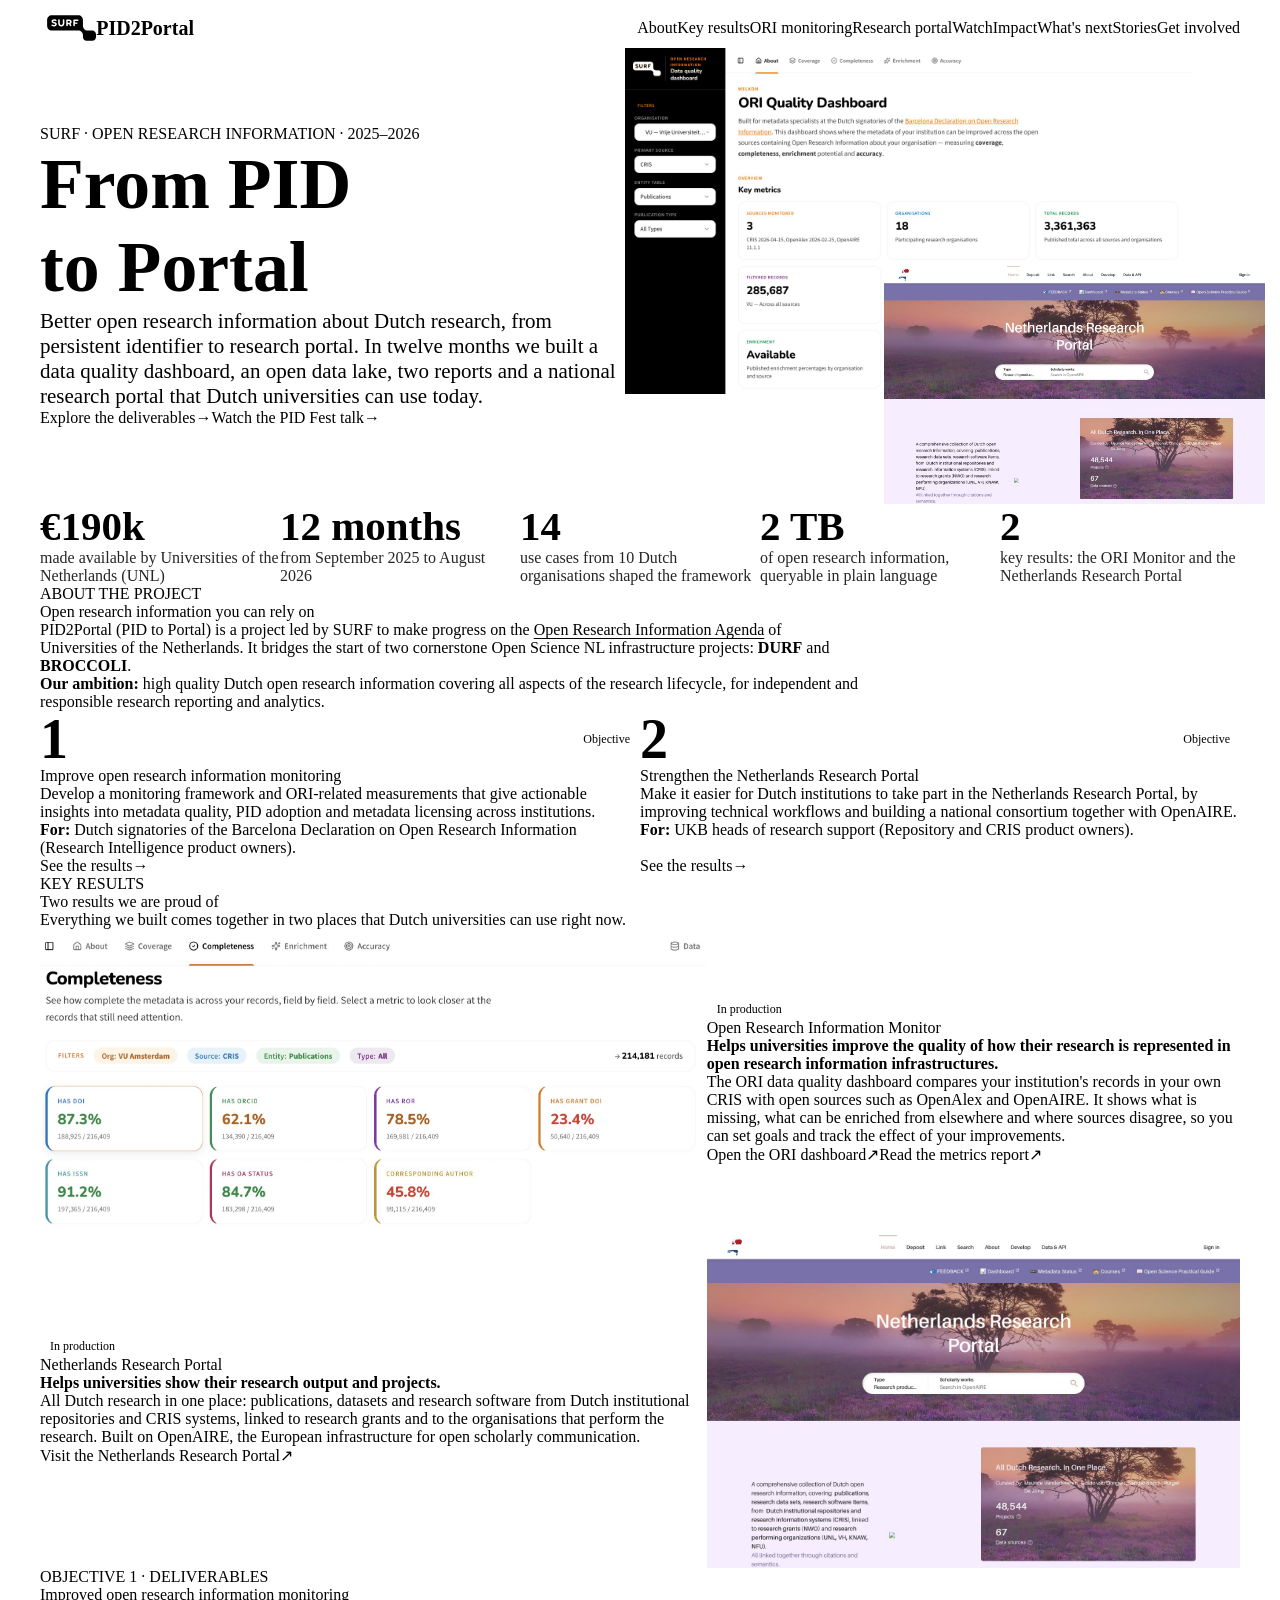
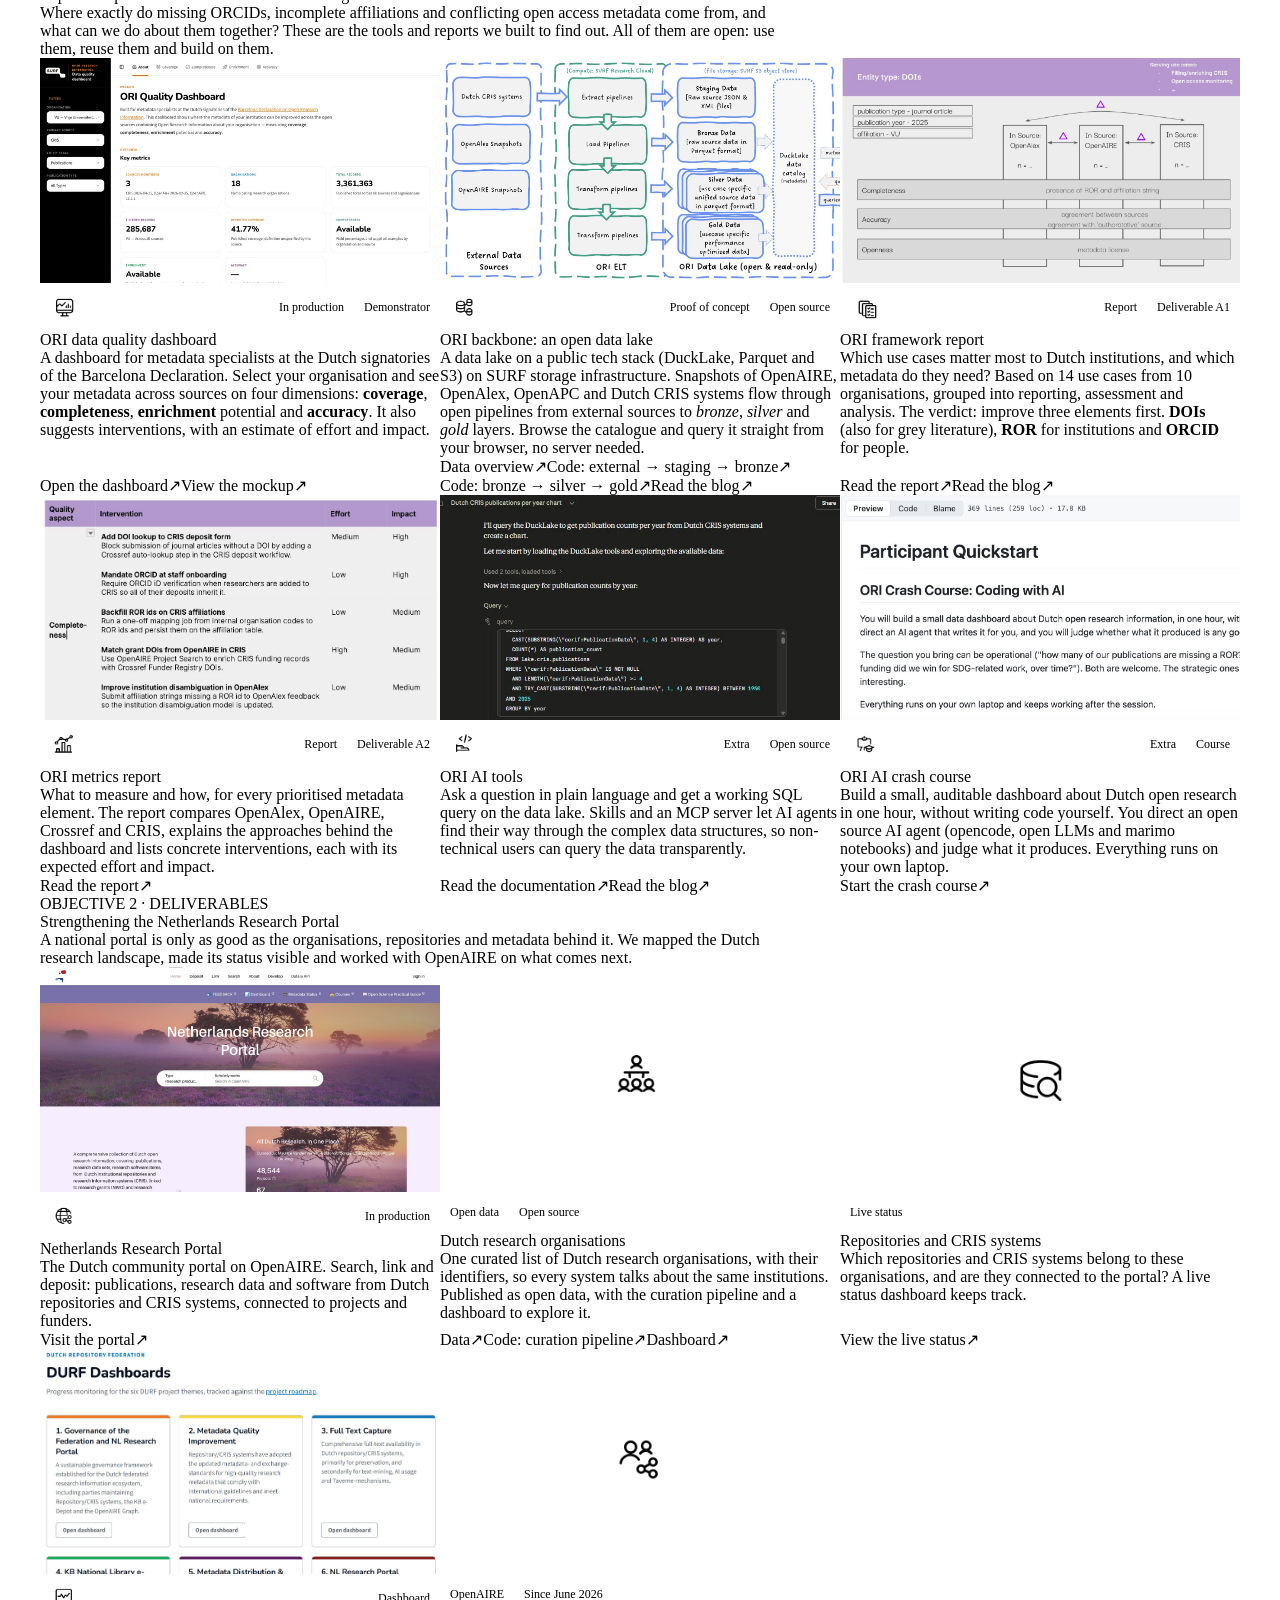
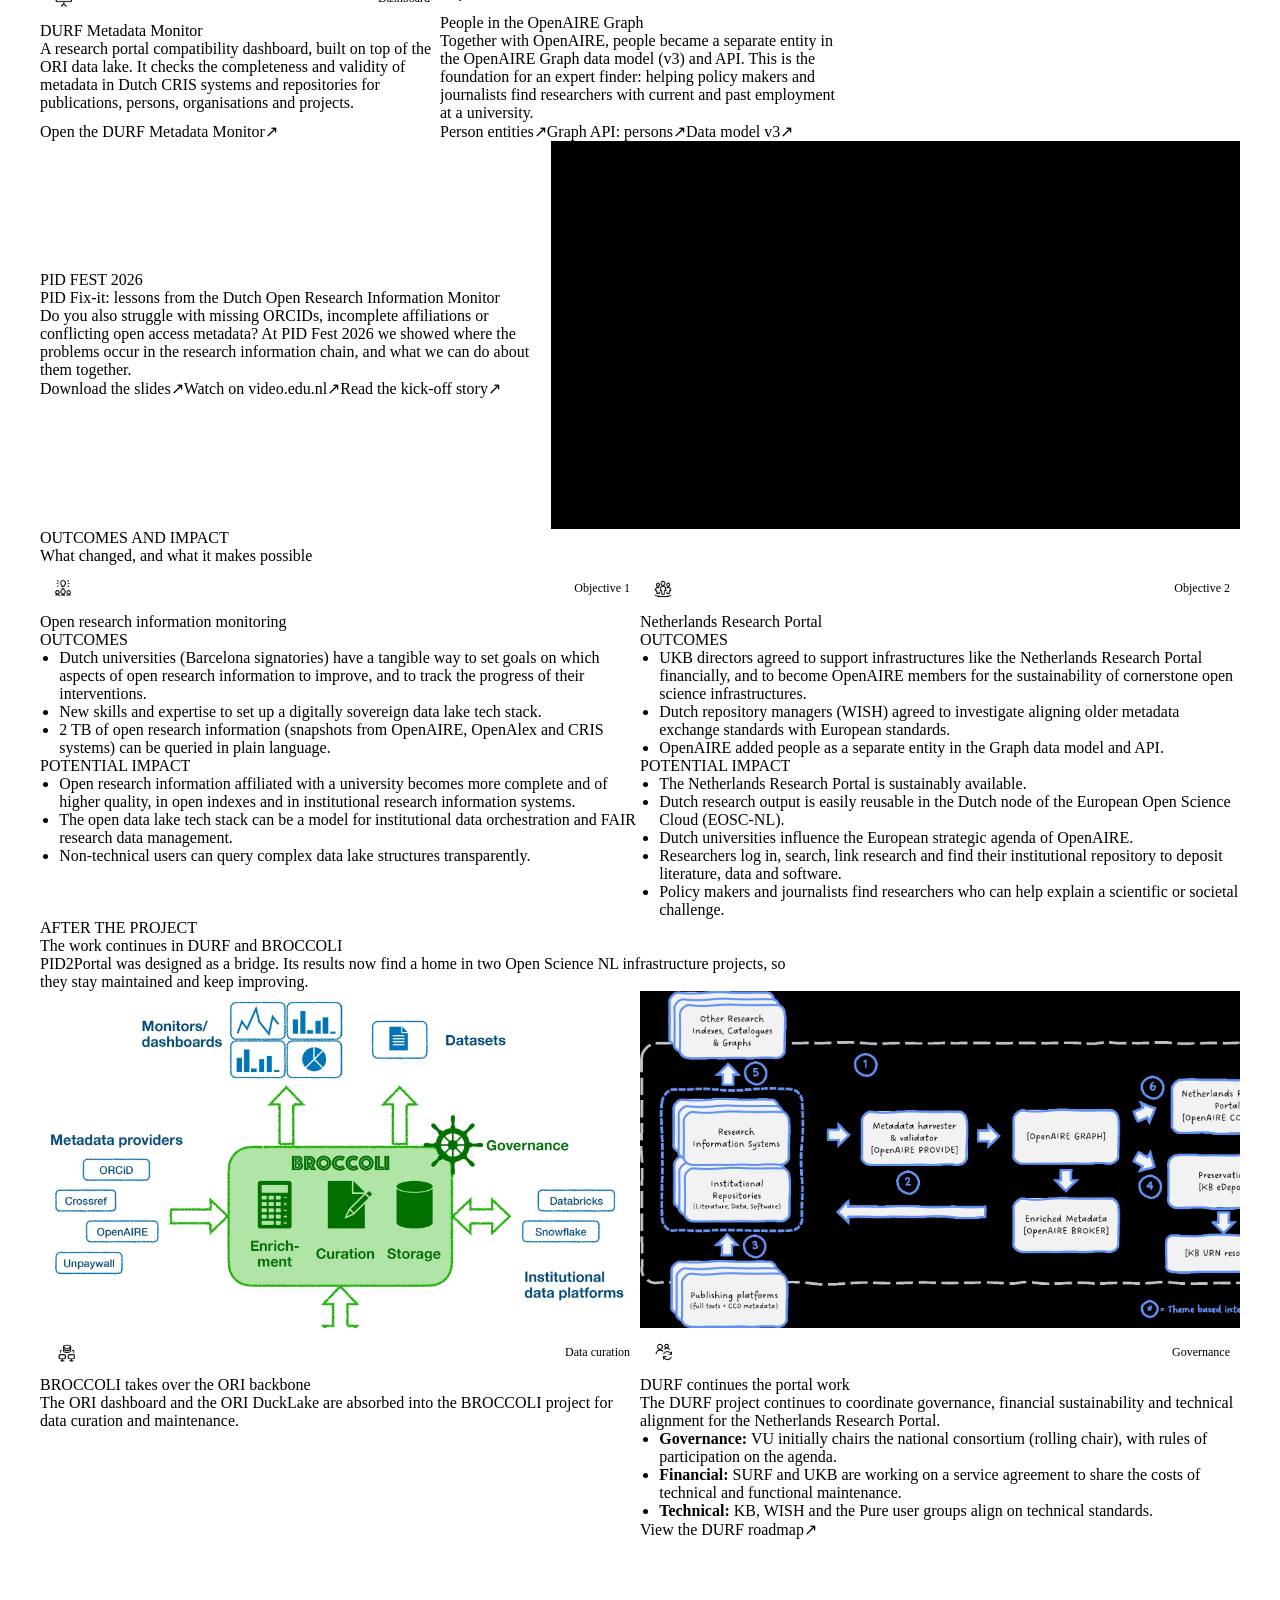
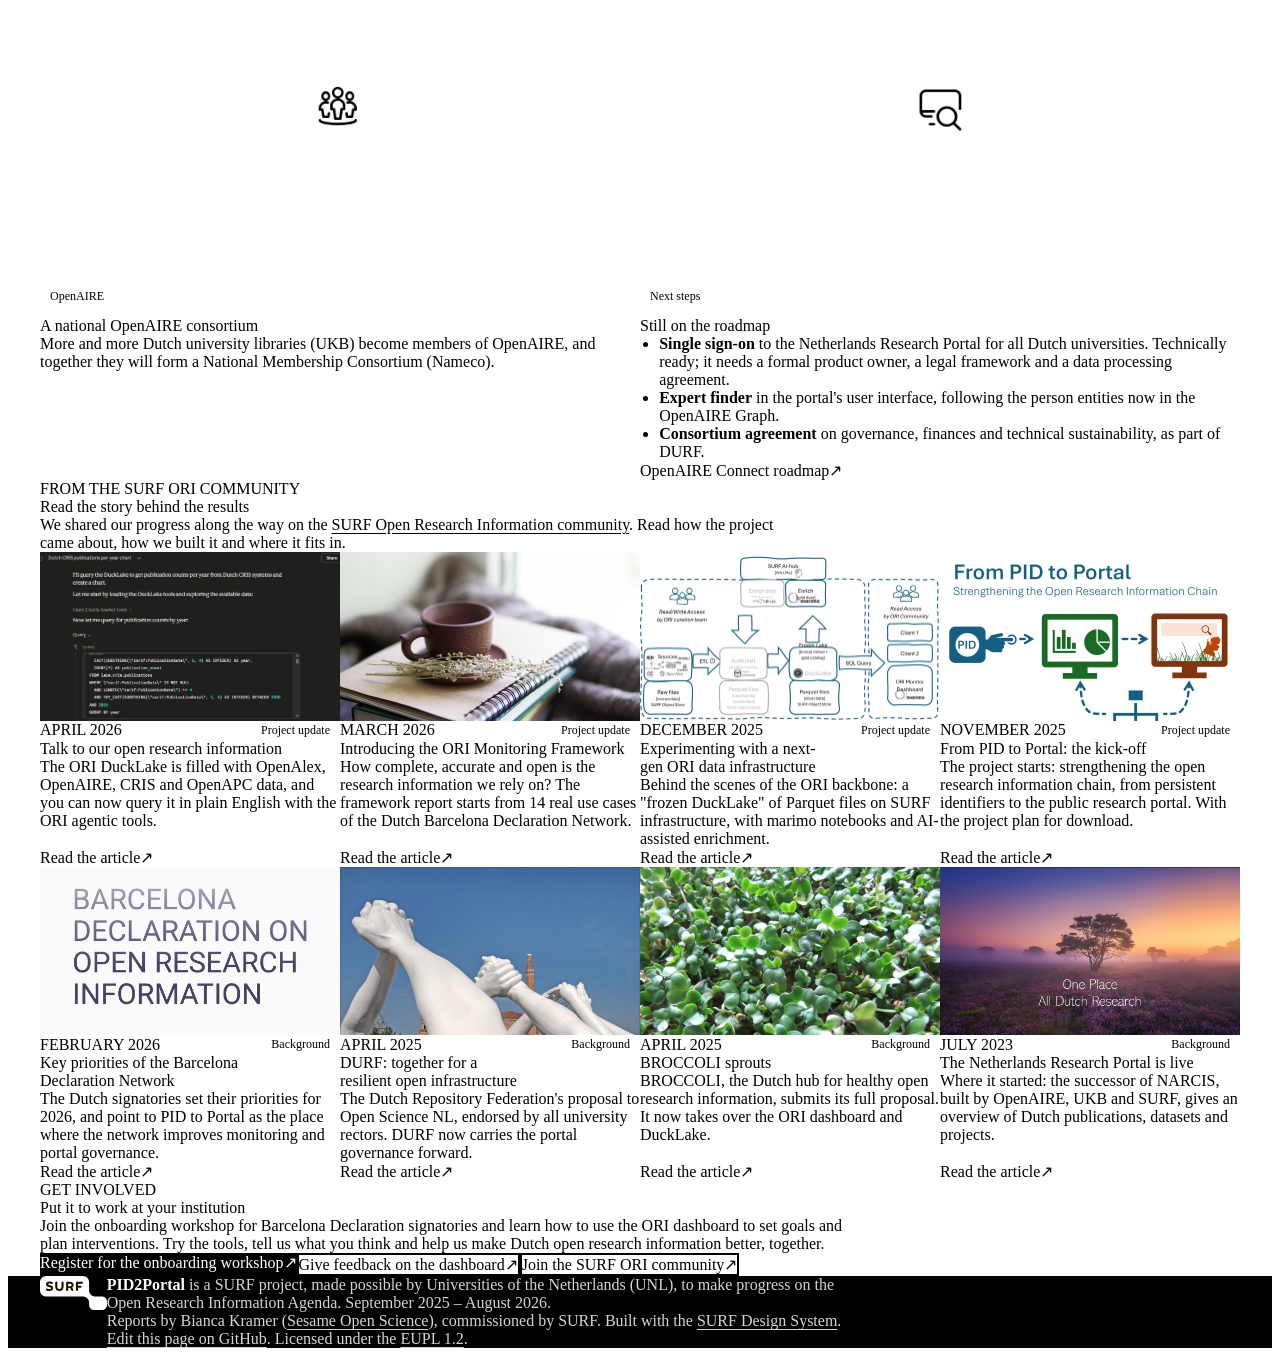
==== commit e3ca1bba: "Add community stories and load the design system from GitHub Pages again - New "Stories" section wit" ====
--- a/index.html
+++ b/index.html
@@ -11,11 +11,11 @@
 <meta property="og:type" content="website">
 
 <!-- SURF Design System: theme script first (no flash of the wrong theme), then tokens, Oat + SURF theme, Oat's script. -->
-<script src="assets/surf-design-system/components/lib/surf-theme.js"></script>
+<script src="https://surf-ori.github.io/surf-design-system/components/lib/surf-theme.js"></script>
 <script>window.SURFTheme && SURFTheme.init()</script>
-<link rel="stylesheet" href="assets/surf-design-system/tokens.css">
-<link rel="stylesheet" href="assets/surf-design-system/components/bundle.css">
-<script src="assets/surf-design-system/components/lib/oat.min.js" defer></script>
+<link rel="stylesheet" href="https://surf-ori.github.io/surf-design-system/tokens.css">
+<link rel="stylesheet" href="https://surf-ori.github.io/surf-design-system/components/bundle.css">
+<script src="https://surf-ori.github.io/surf-design-system/components/lib/oat.min.js" defer></script>
 
 <link rel="stylesheet" href="assets/site.css">
 <link rel="icon" href="assets/img/surf-logo.svg">
--- a/assets/site.css
+++ b/assets/site.css
@@ -134,6 +134,7 @@
 .card-grid { --cols: 3; display: grid; grid-template-columns: repeat(var(--cols), minmax(0, 1fr)); gap: var(--space-5); }
 .layout-cards#about .card-grid { --cols: 2; }
 @media (max-width: 1040px) { .card-grid { --cols: 2 !important; } }
+@media (min-width: 1041px) and (max-width: 1180px) { #stories .card-grid { --cols: 3 !important; } }
 @media (max-width: 680px)  { .card-grid { --cols: 1 !important; } }
 
 .card.deliverable {
@@ -158,6 +159,11 @@
 .card-media-icon img.pictogram-lg { width: 112px; height: 112px; object-fit: contain; }
 .pictogram { width: 48px; height: 48px; object-fit: contain; }
 [data-theme="dark"] .pictogram { filter: invert(1); }
+.card-date { font-size: var(--fs-caption); font-weight: var(--weight-semibold); color: var(--fg-3); letter-spacing: var(--tracking-wide); text-transform: uppercase; }
+#stories .card-body { padding: var(--space-4); }
+#stories .card-body h3 { font-size: var(--fs-h6); }
+#stories .card-body > p { font-size: var(--fs-body-sm); }
+#stories .card-top { min-height: 0; margin-bottom: var(--space-3); }
 .card-number { font-family: var(--font-display); font-weight: 900; font-size: 56px; line-height: 1; color: var(--surf-orange); }
 
 .tags { display: flex; flex-wrap: wrap; gap: var(--space-1); justify-content: flex-end; }
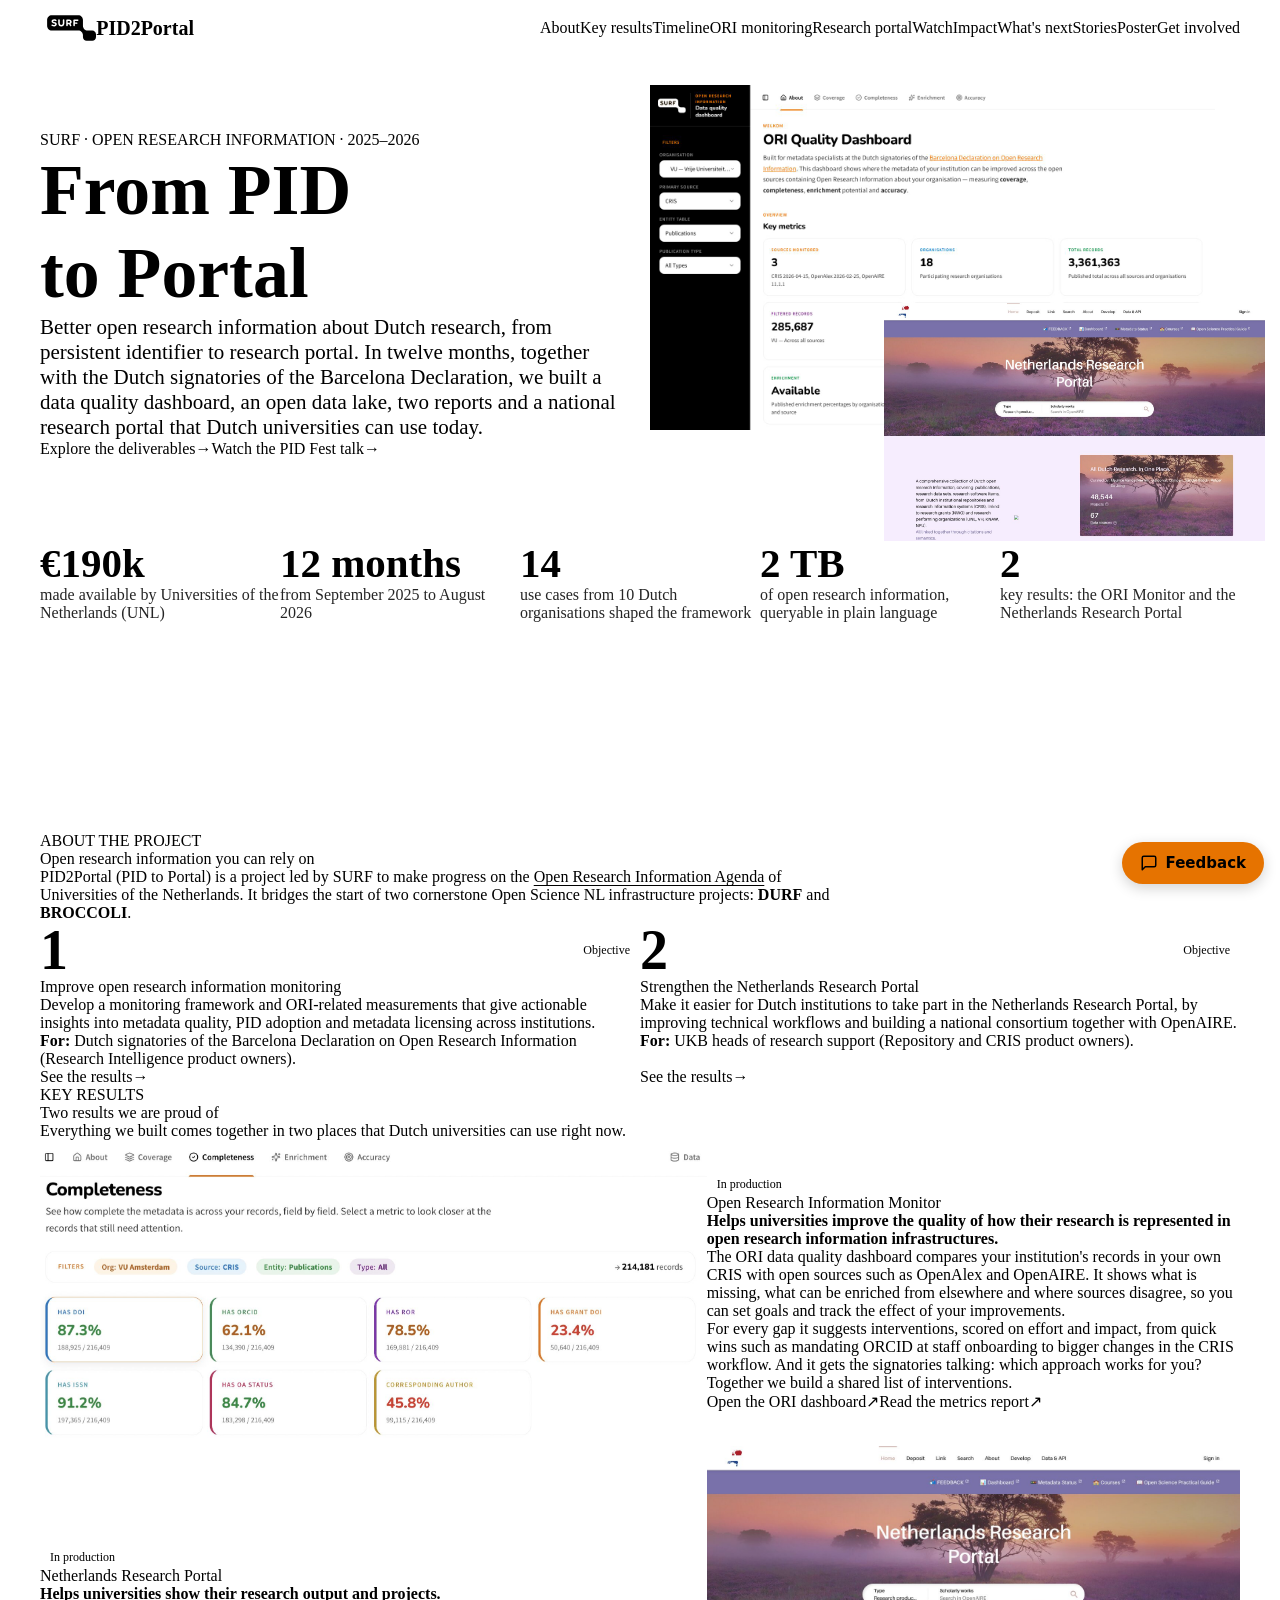
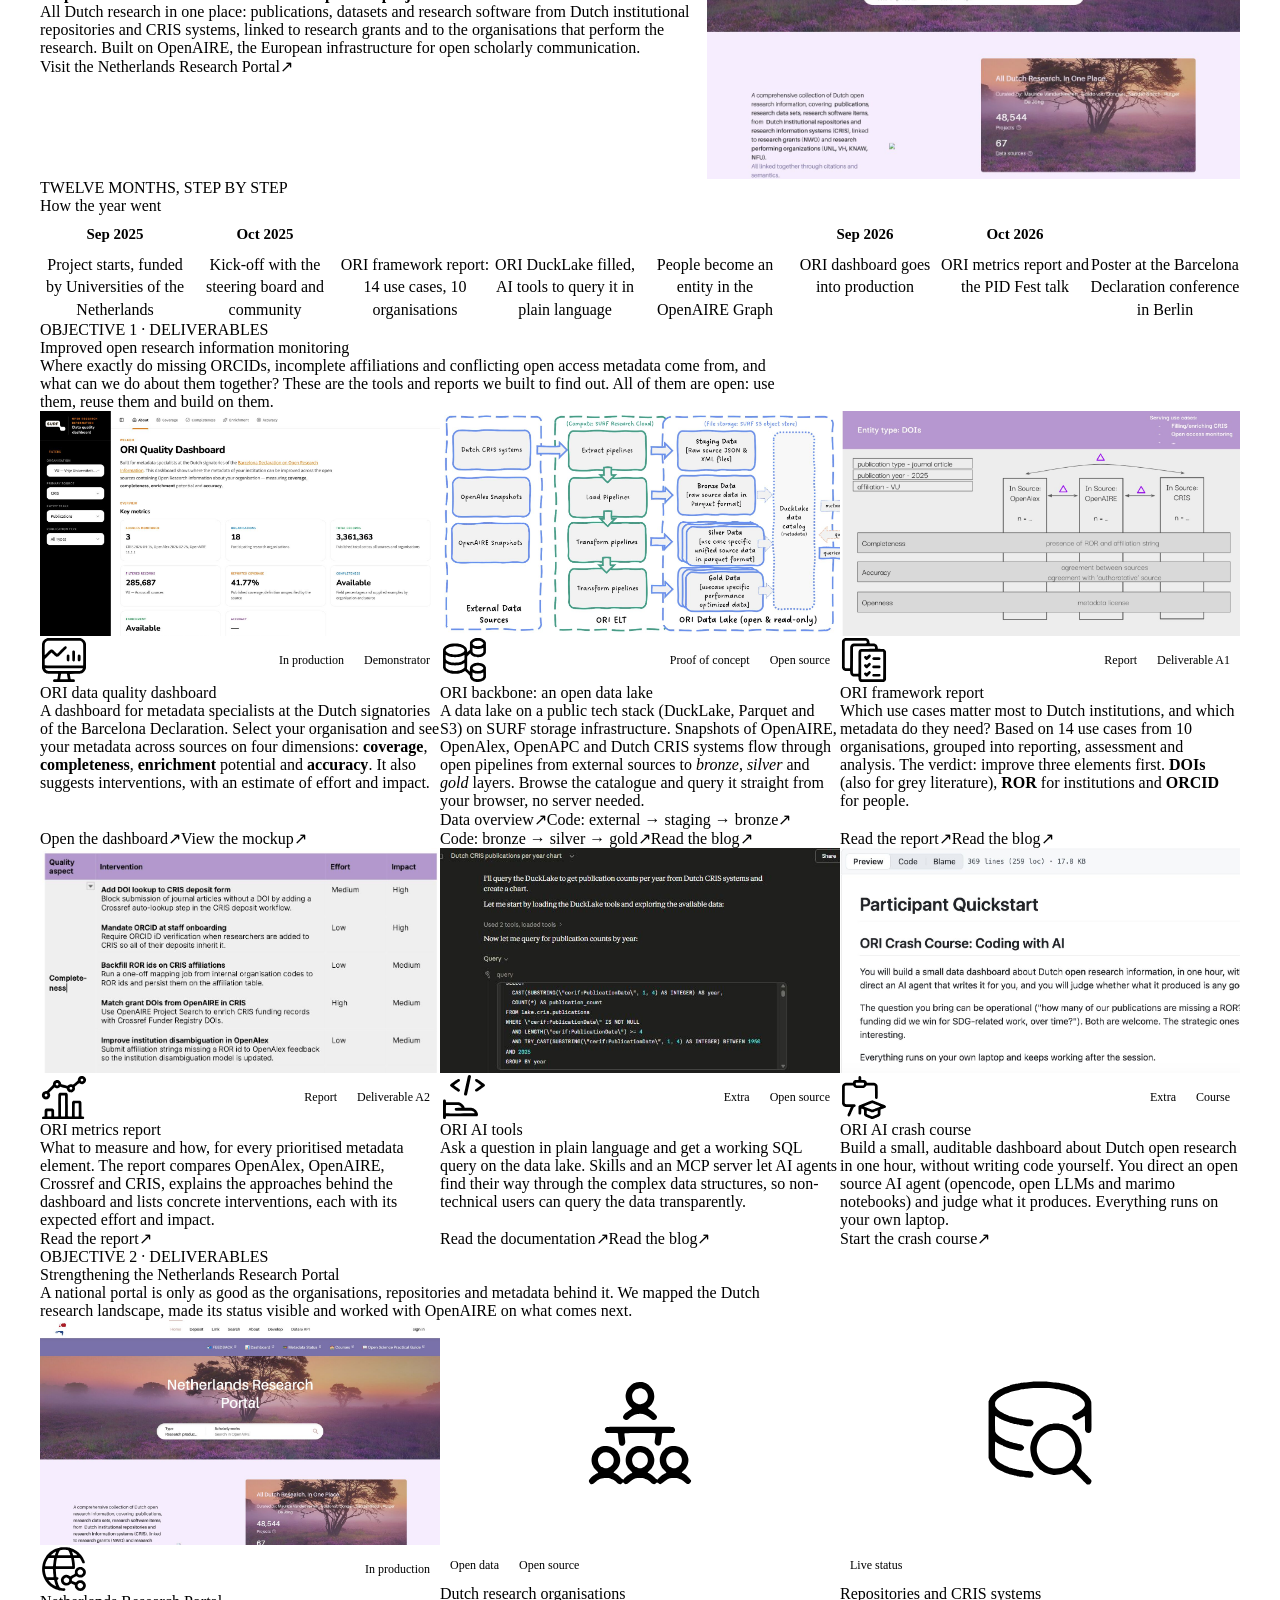
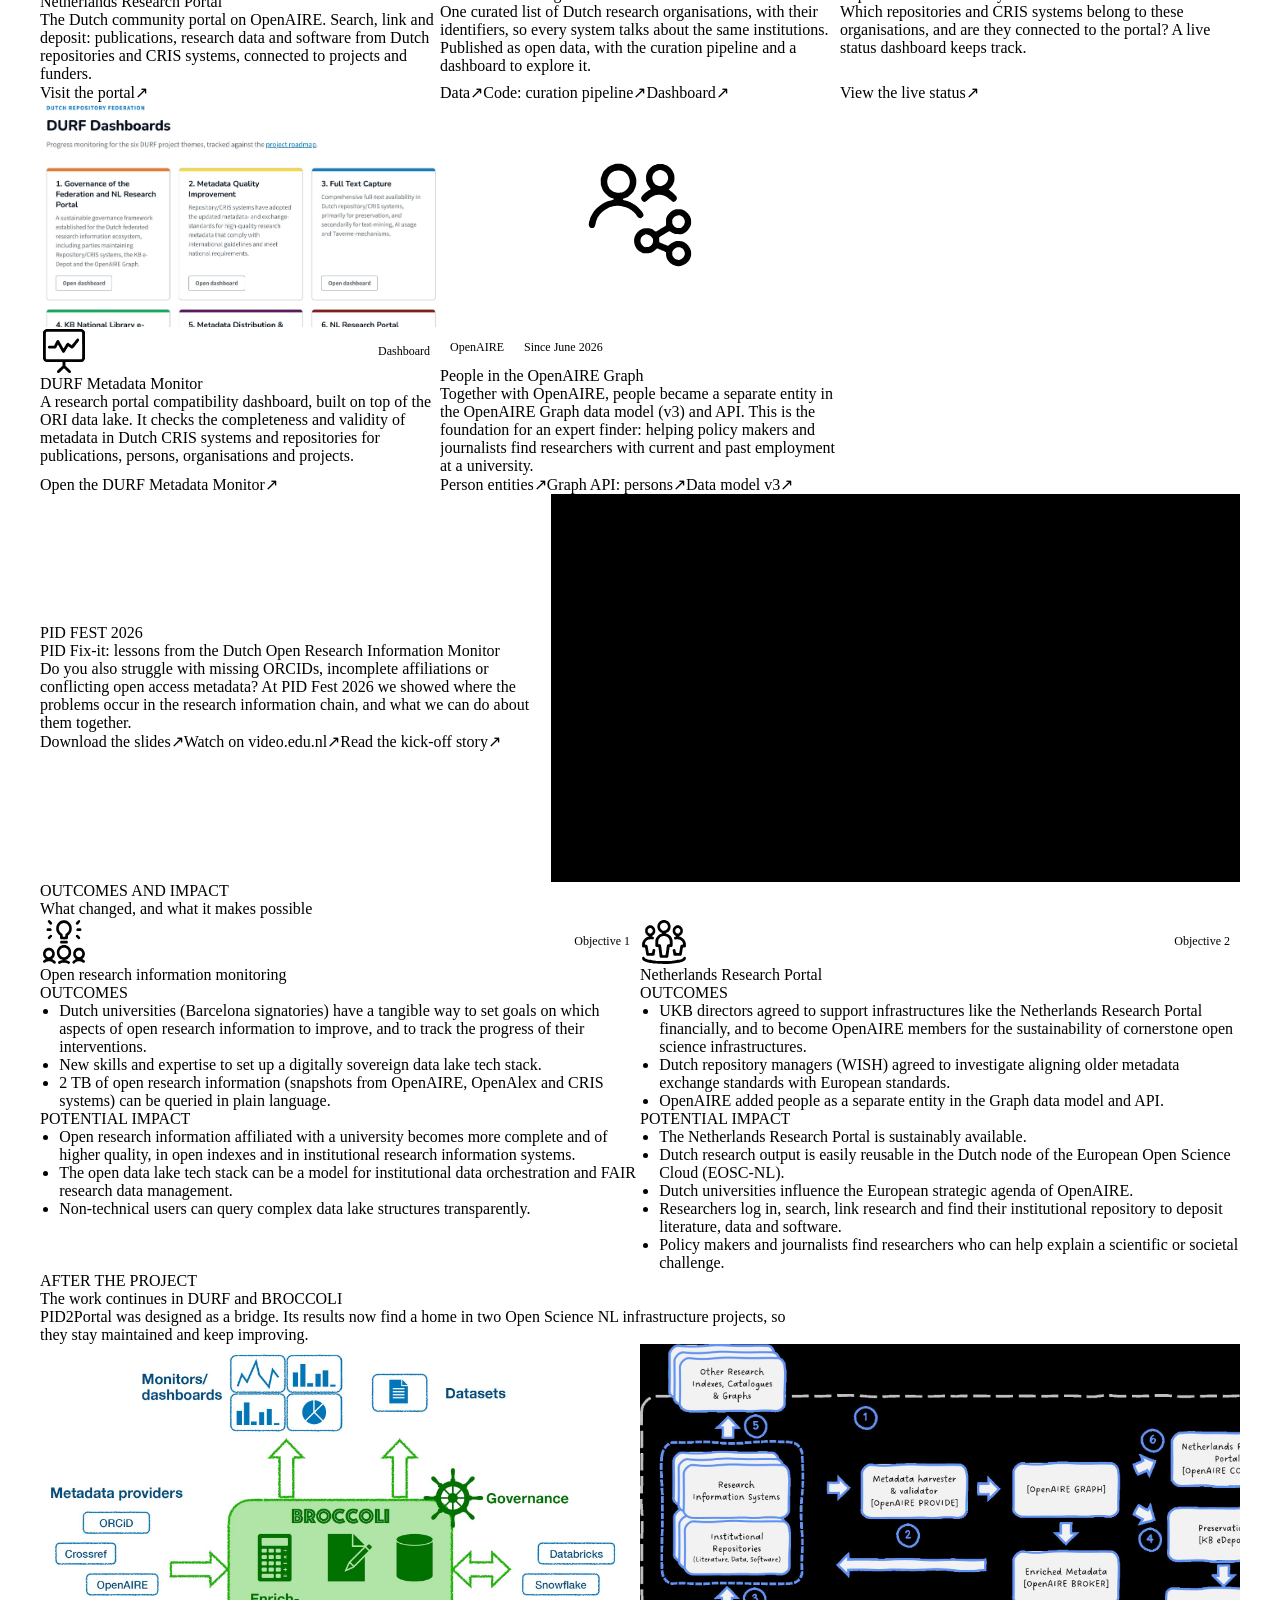
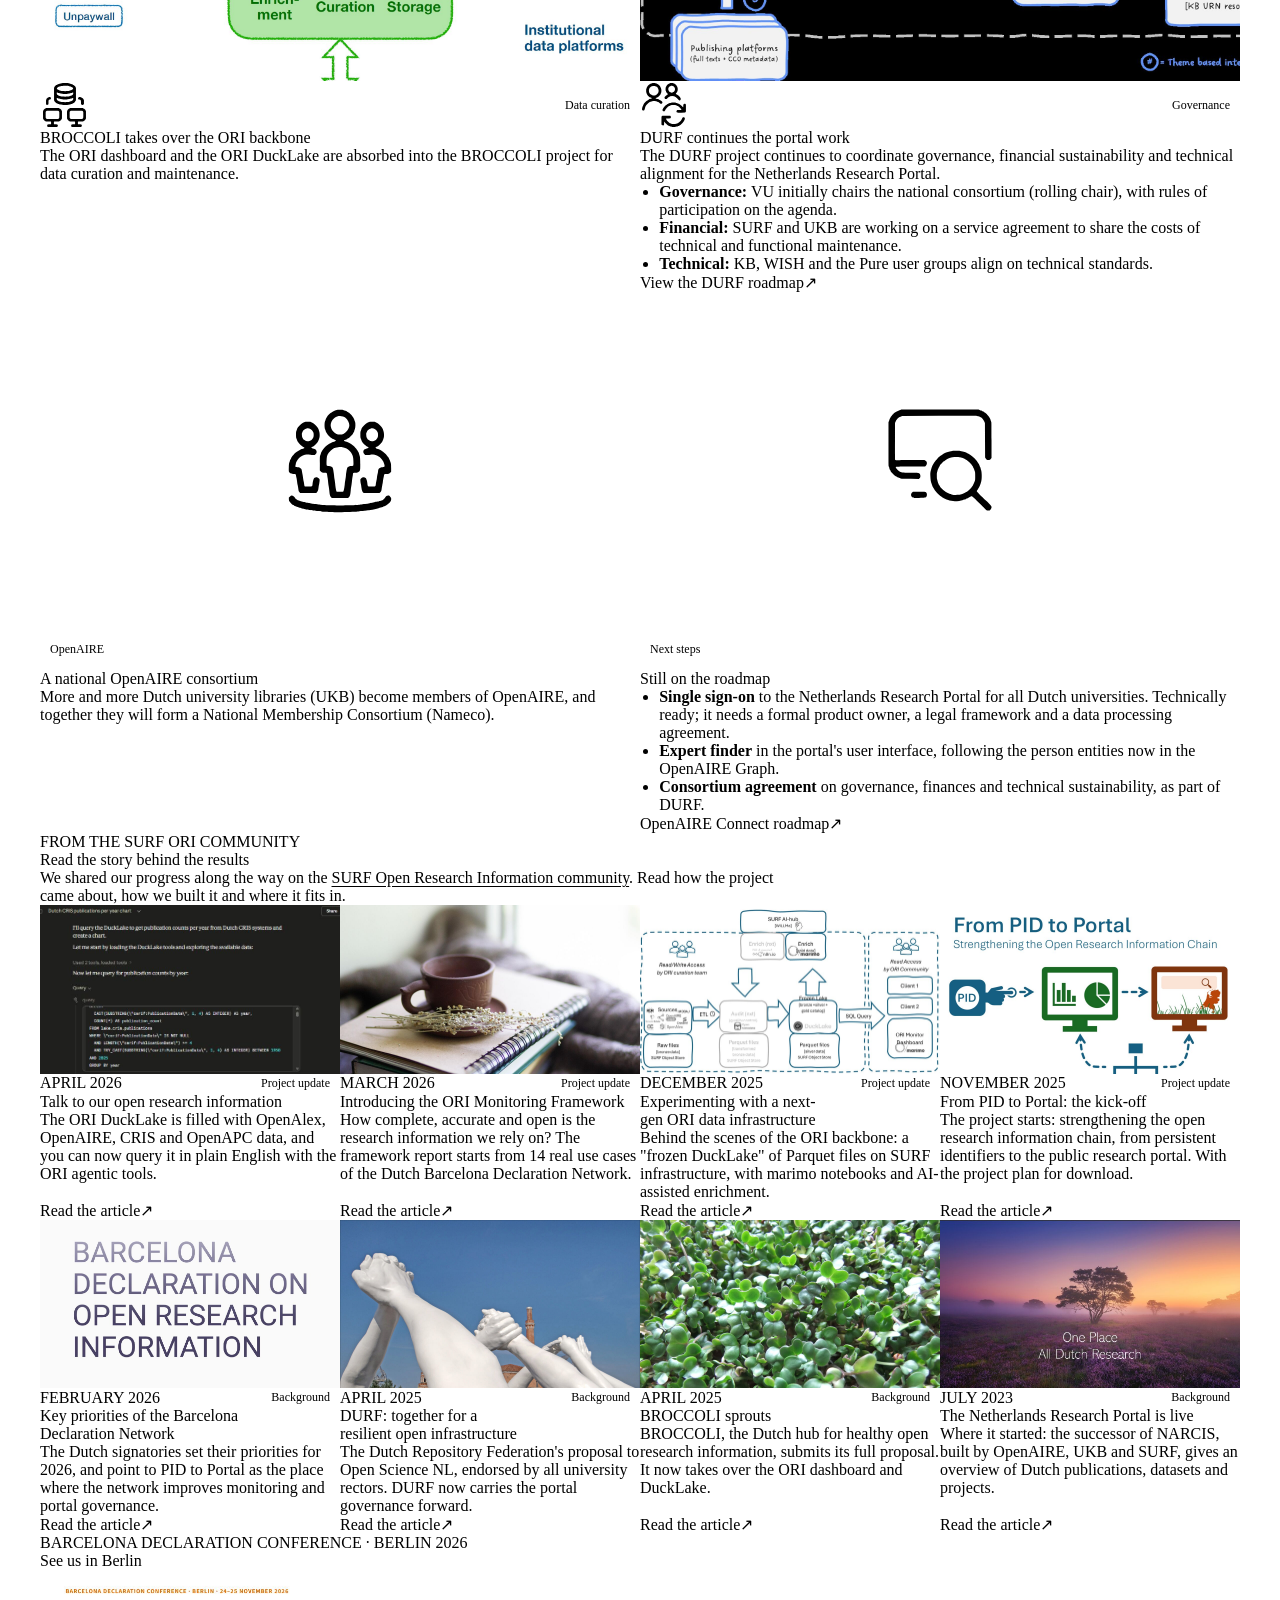
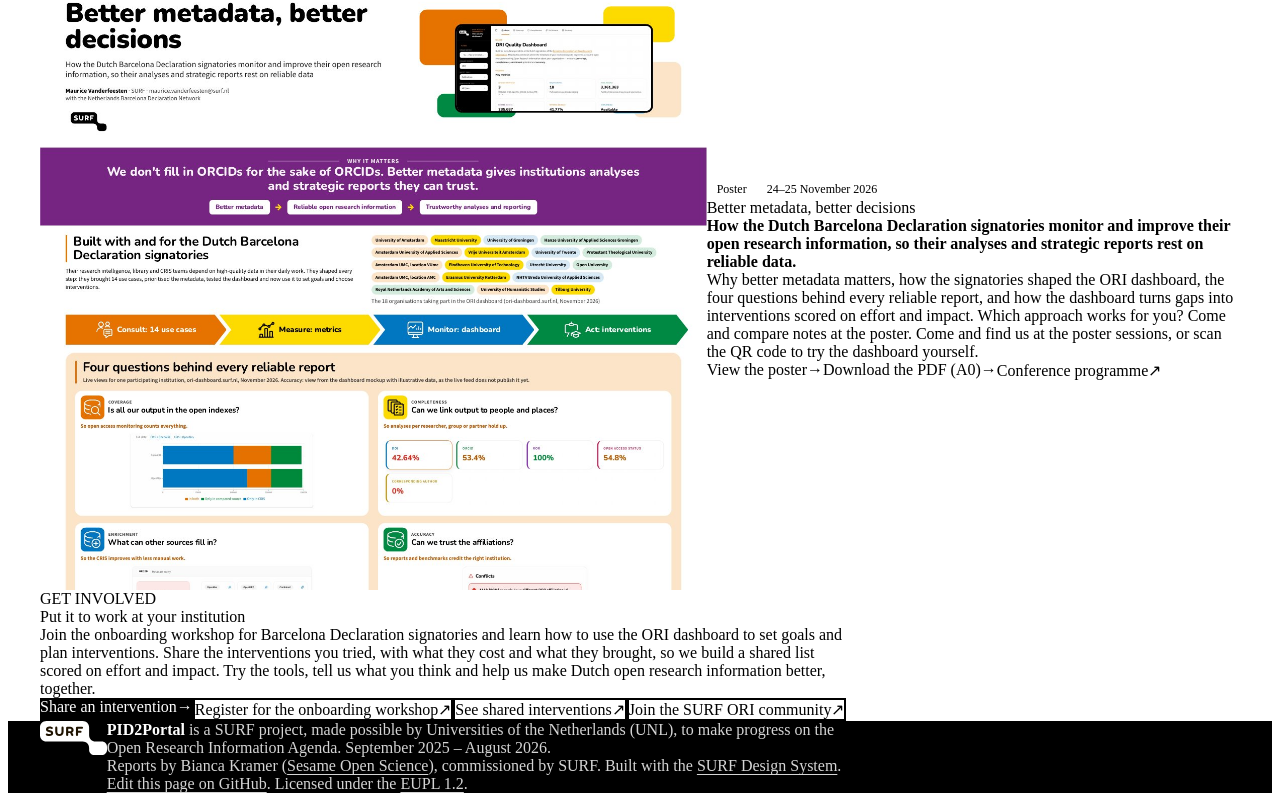
==== commit 397bba65: "Add a floating feedback button and online routes to share interventions - assets/feedback.js: a floa" ====
--- a/index.html
+++ b/index.html
@@ -22,6 +22,7 @@
 
 <script src="assets/vendor/marked-12.0.2.min.js" defer></script>
 <script src="assets/site.js" defer></script>
+<script src="assets/feedback.js" defer></script>
 </head>
 <body>
 <a class="skip" href="#main">Skip to content</a>
--- a/assets/site.css
+++ b/assets/site.css
@@ -87,6 +87,9 @@
 .section + .section { border-top: 1px solid var(--border-2); }
 .section-head { max-width: 760px; margin-bottom: var(--space-7); }
 .section-head > p { color: var(--fg-2); font-size: var(--fs-body-lg); }
+/* template title: thin orange bar before the title */
+.section-head h2 { padding-left: var(--space-4); border-left: 5px solid var(--surf-orange); }
+.section-head .eyebrow { padding-left: calc(var(--space-4) + 5px); }
 .loading { padding: var(--space-9) var(--space-6); color: var(--fg-3); text-align: center; }
 @media (max-width: 640px) { .section { padding: var(--space-8) 0; } }
 
@@ -106,7 +109,14 @@
 .hero-text .actions .button { padding: var(--space-3) var(--space-5); font-size: var(--fs-body); }
 .hero-visual { position: relative; padding-bottom: 18%; }
 .hero-visual .frame-b { position: absolute; width: 62%; right: -4%; bottom: 0; }
-.hero-visual .frame-a { width: 92%; }
+.hero-visual .frame-a { width: 92%; position: relative; z-index: 1; margin-top: 6%; margin-left: 4%; }
+.hero-visual .frame-b { z-index: 2; }
+/* template cover: coloured rounded blocks behind the screenshots */
+.hero-visual .blk { position: absolute; border-radius: var(--radius-lg); z-index: 0; }
+.blk-orange { left: 0; top: 0; width: 42%; height: 40%; background: var(--surf-orange); }
+.blk-yellow { right: 2%; top: -6%; width: 30%; height: 22%; background: var(--surf-yellow); }
+.blk-green  { left: 10%; bottom: 2%; width: 34%; height: 22%; background: var(--surf-green-dark); }
+.blk-peach  { right: -3%; bottom: 26%; width: 18%; height: 34%; background: var(--surf-orange-100); }
 @media (max-width: 900px) {
   .hero-grid { grid-template-columns: 1fr; gap: var(--space-7); }
   .hero-visual .frame-b { right: 0; }
@@ -179,7 +189,38 @@
 #about .card-body h3 { font-size: var(--fs-h3); }
 
 /* ---------- features (key results) ---------- */
-.layout-features { background: var(--bg-2); }
+.layout-features { background: var(--tone-orange-bg); }
+#next { background: var(--tone-yellow-bg); }
+#next .card.deliverable { border-color: transparent; }
+#poster { background: var(--bg-1); }
+#poster .feature-media img { max-height: 620px; object-fit: cover; object-position: top; }
+.layout-features + .section, #next + .section, .layout-statement + .section { border-top: 0; }
+
+/* ---------- statement (template: purple ambition slide) ---------- */
+.layout-statement { background: var(--surf-purple); color: #fff; padding: var(--space-8) 0; border-top: 0 !important; }
+.statement { max-width: 900px; margin: 0 auto; text-align: center; }
+.statement-label { display: flex; align-items: center; justify-content: center; gap: var(--space-5); font-size: var(--fs-caption); font-weight: var(--weight-bold); letter-spacing: .1em; text-transform: uppercase; margin: 0 0 var(--space-5); }
+.statement-label::before, .statement-label::after { content: ""; width: min(160px, 18vw); height: 1px; background: currentColor; opacity: .8; }
+.statement-text { font-family: var(--font-display); font-weight: 800; font-size: clamp(26px, 3.2vw, 40px); line-height: 1.2; color: #fff; margin: 0; text-wrap: balance; }
+
+/* ---------- timeline (template: line with coloured year pills) ---------- */
+.timeline { list-style: none; margin: 0; padding: 0; display: grid; grid-template-columns: repeat(var(--n, 8), minmax(0, 1fr)); position: relative; }
+.timeline::before { content: ""; position: absolute; left: 0; right: 0; top: 19px; height: 2px; background: var(--border-1); }
+.tl-item { position: relative; text-align: center; padding: 0 var(--space-2); }
+.tl-pill { display: inline-block; position: relative; font-family: var(--font-display); font-weight: 800; font-size: 15px; line-height: 1; padding: 12px 12px; border-radius: var(--radius-sm); color: #fff; white-space: nowrap; }
+.tl-item:nth-child(5n+1) .tl-pill { background: var(--surf-orange); color: #000; }
+.tl-item:nth-child(5n+2) .tl-pill { background: var(--surf-yellow); color: #000; }
+.tl-item:nth-child(5n+3) .tl-pill { background: var(--surf-blue); }
+.tl-item:nth-child(5n+4) .tl-pill { background: var(--surf-green-dark); }
+.tl-item:nth-child(5n+5) .tl-pill { background: var(--surf-purple); }
+.tl-text { display: block; margin-top: var(--space-3); font-size: var(--fs-body-sm); color: var(--fg-2); line-height: 1.4; }
+@media (max-width: 900px) {
+  .timeline { grid-template-columns: 1fr; gap: var(--space-4); padding-left: var(--space-2); }
+  .timeline::before { left: 50px; right: auto; top: 0; bottom: 0; width: 2px; height: auto; }
+  .tl-item { display: grid; grid-template-columns: 96px 1fr; align-items: center; text-align: left; gap: var(--space-4); padding: 0; }
+  .tl-pill { justify-self: center; }
+  .tl-text { margin: 0; }
+}
 .feature { display: grid; grid-template-columns: 1.25fr 1fr; gap: var(--space-8); align-items: center; }
 .feature + .feature { margin-top: var(--space-9); }
 .feature.flip .feature-media { order: 2; }
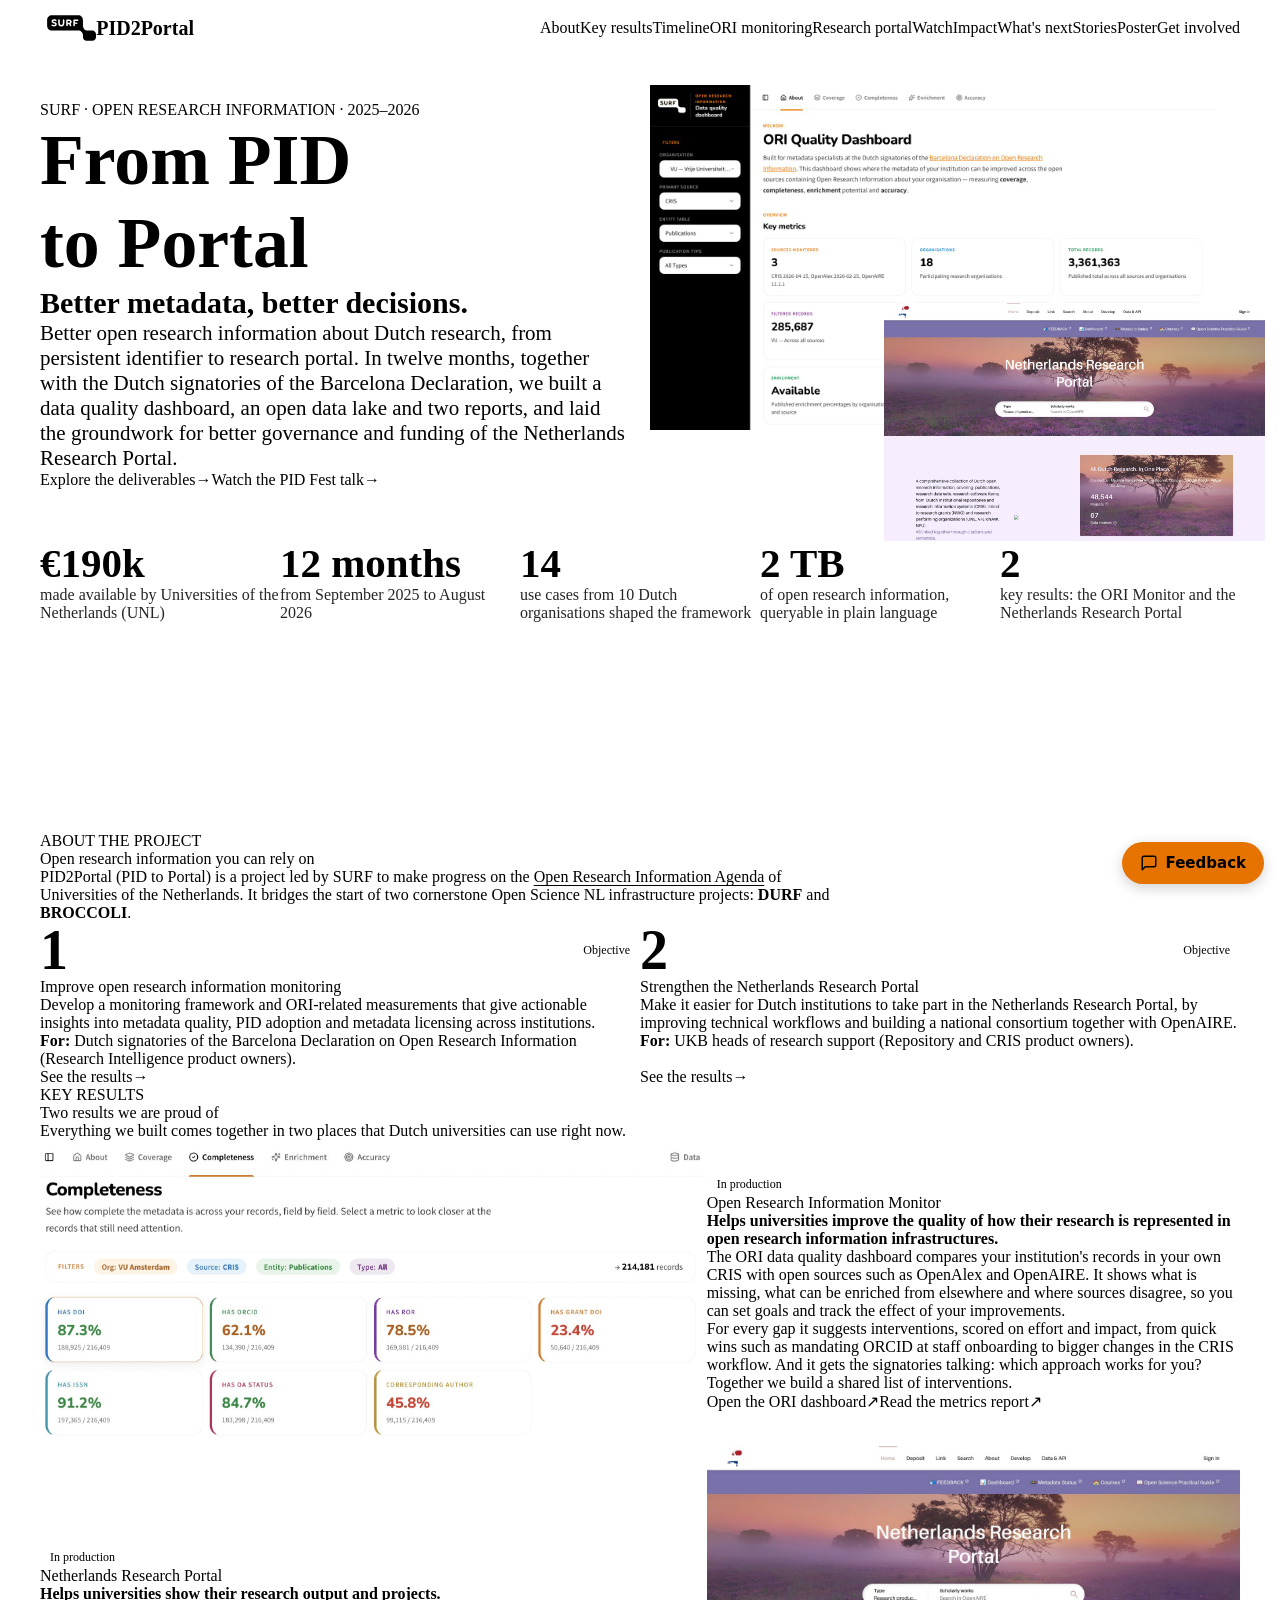
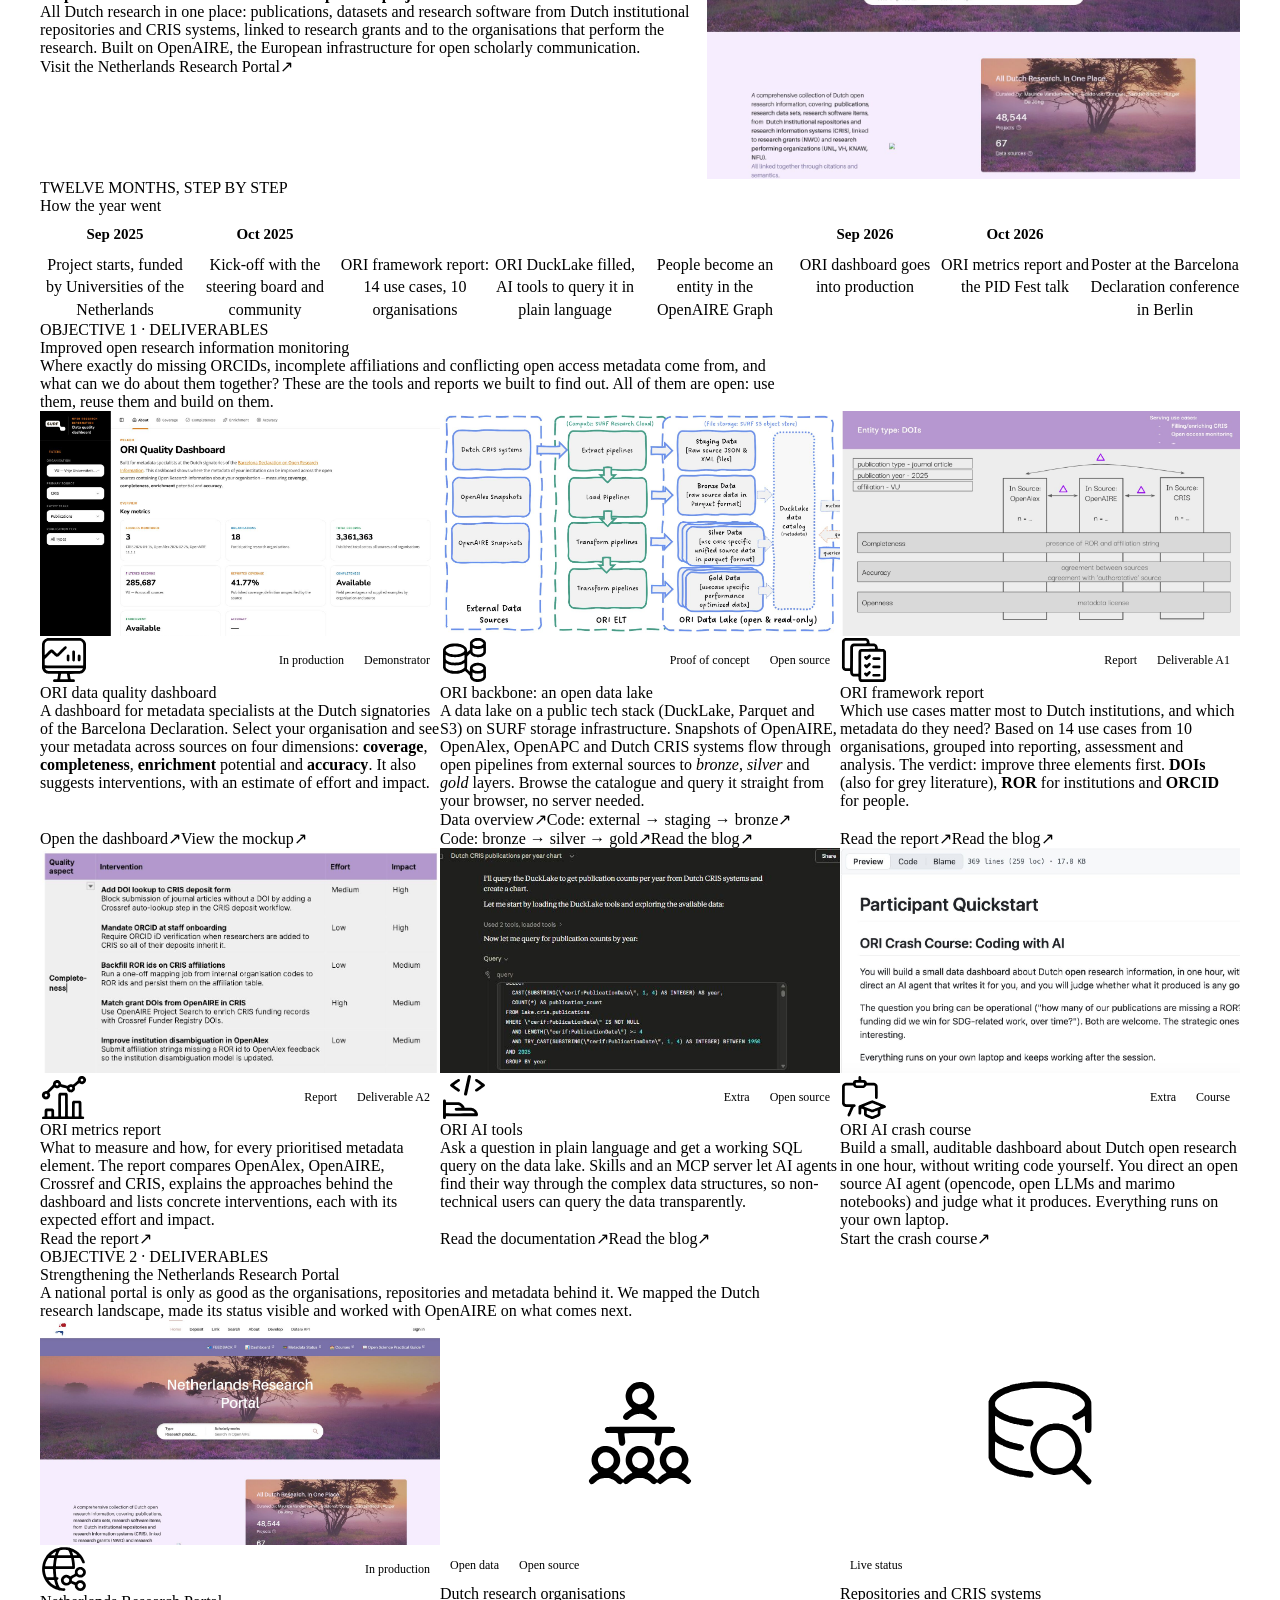
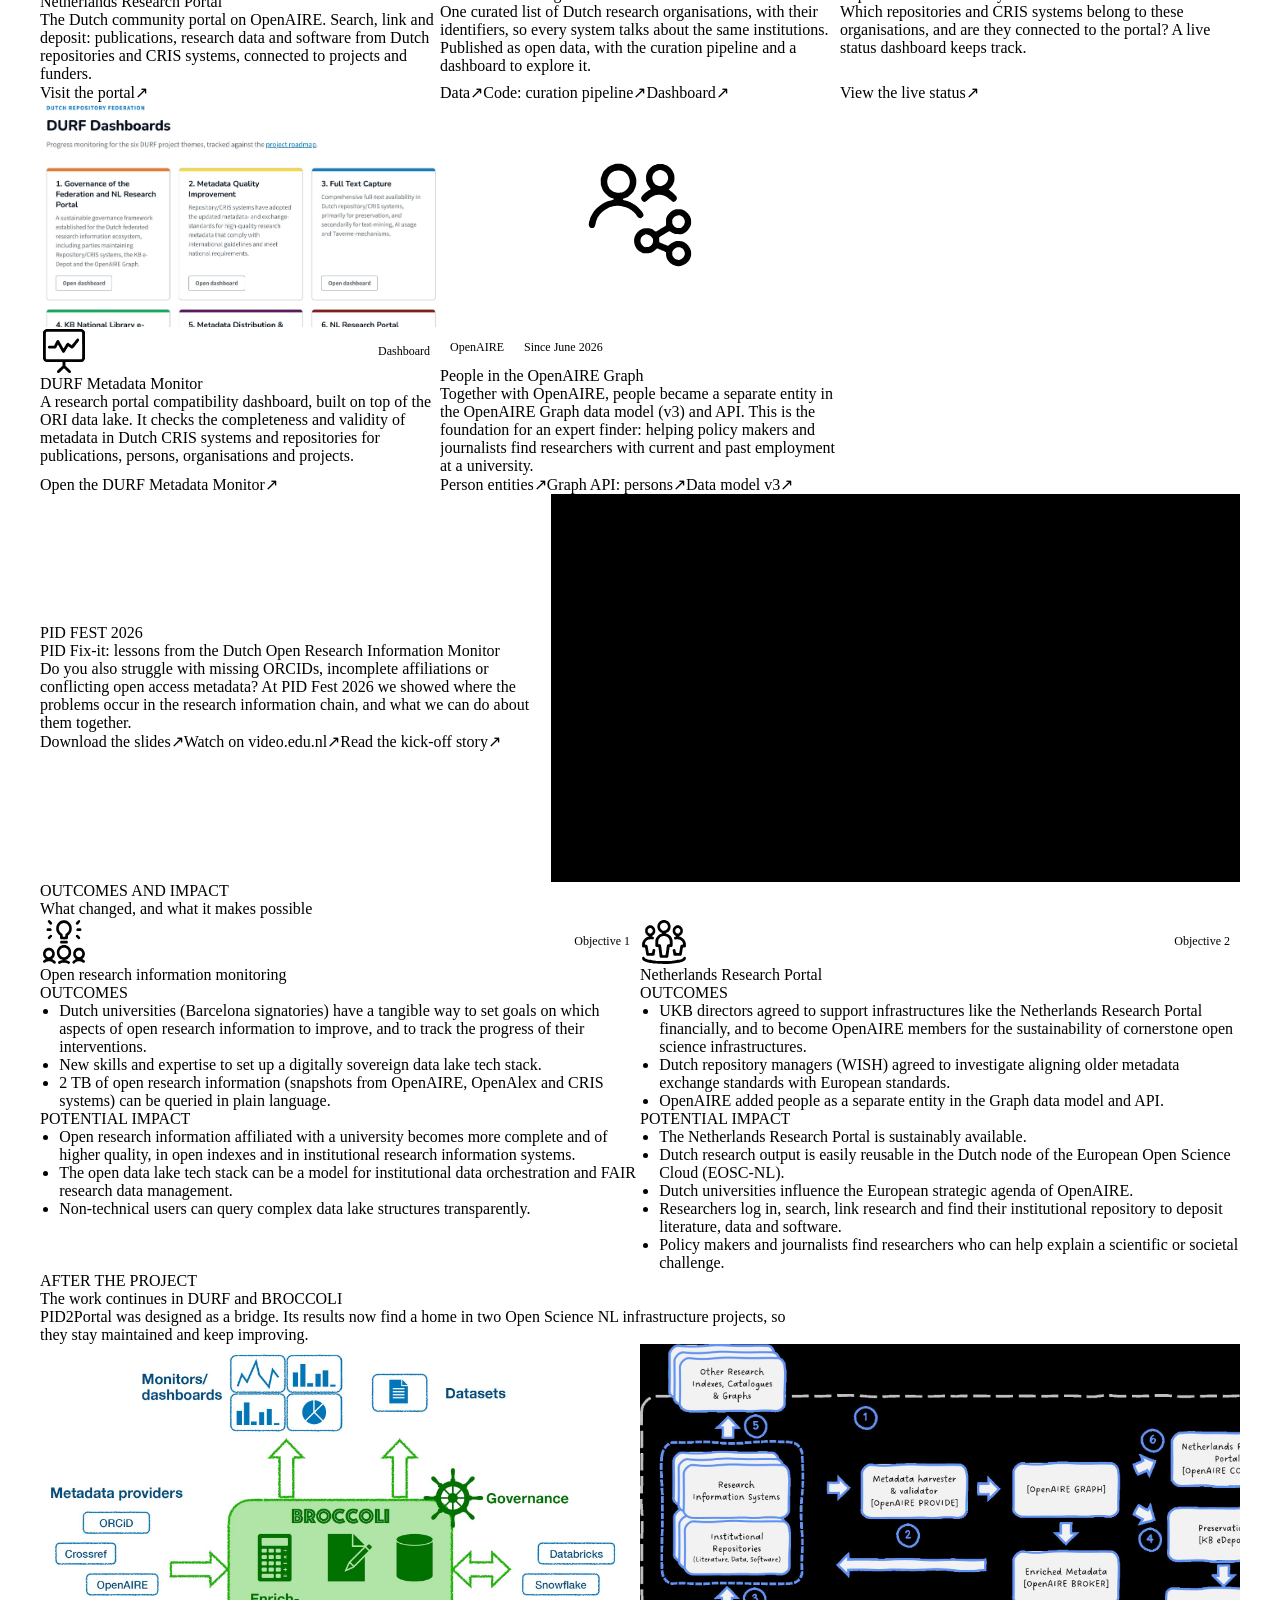
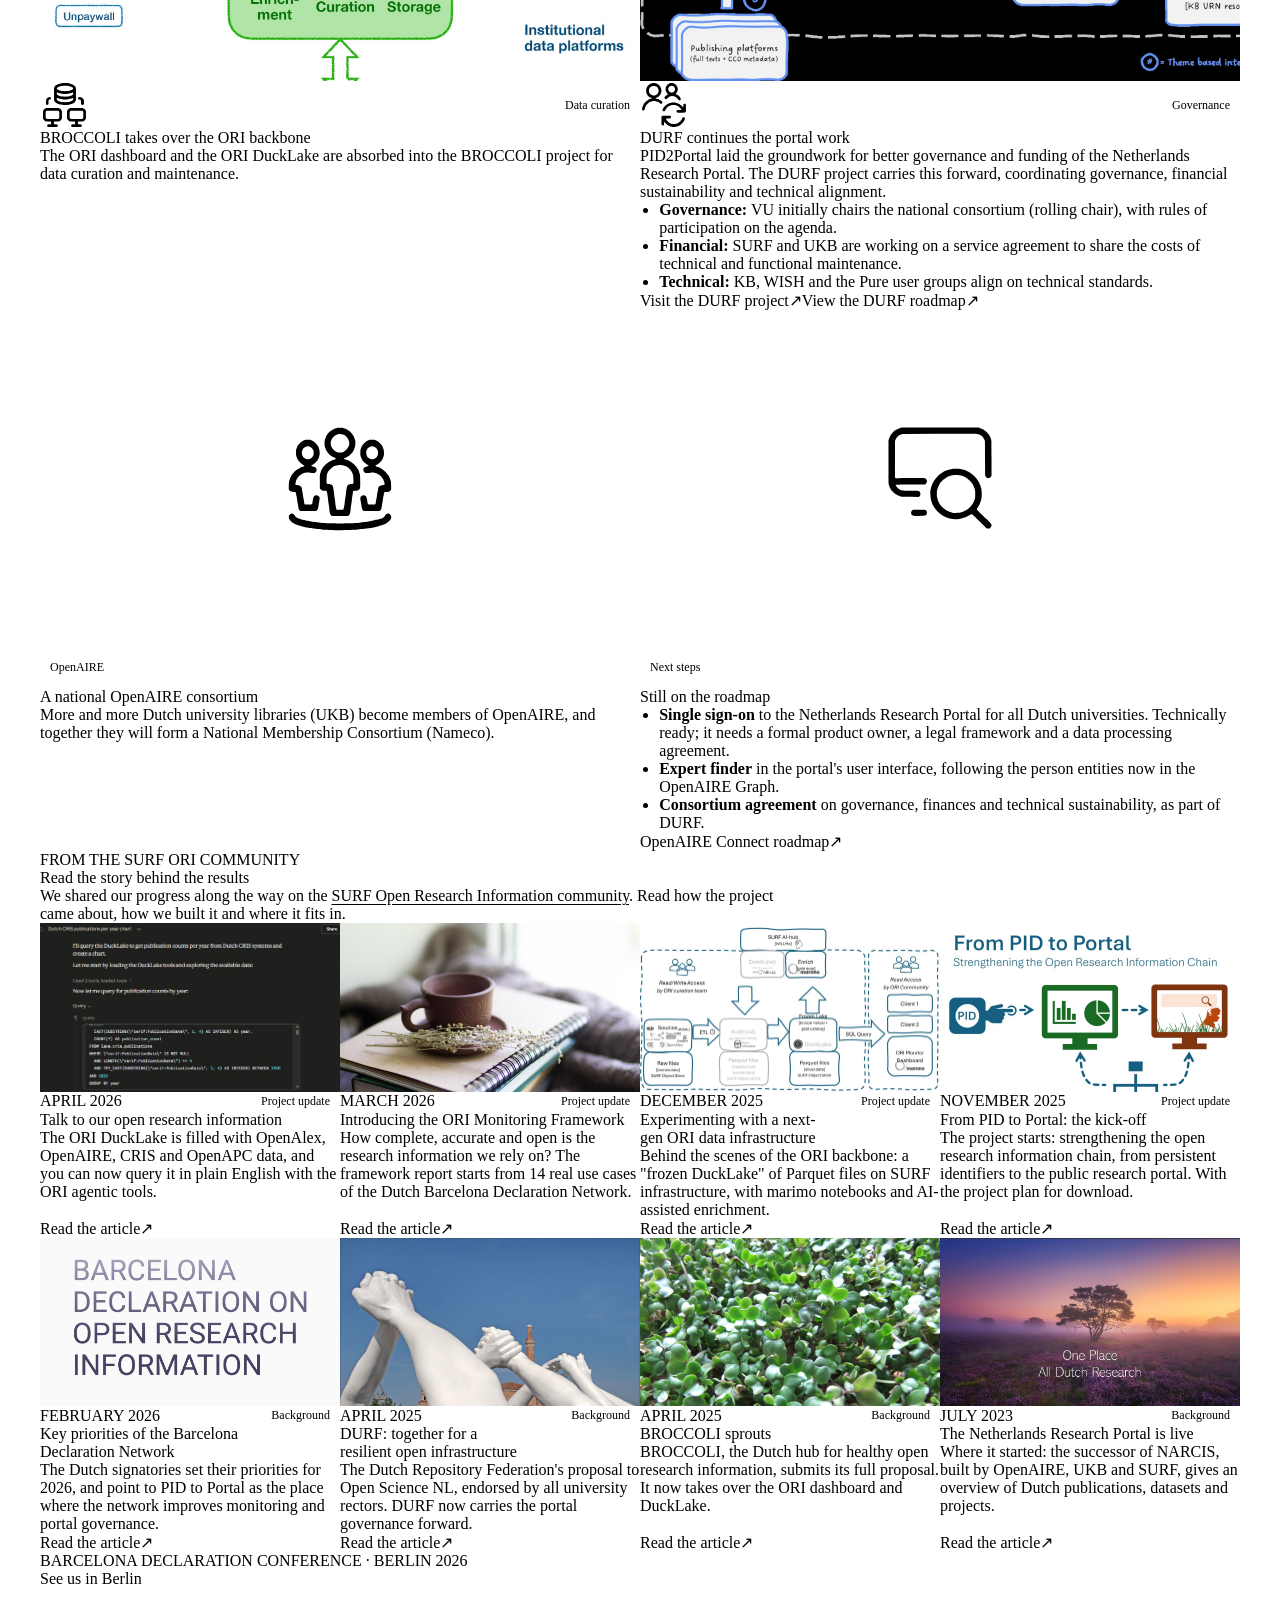
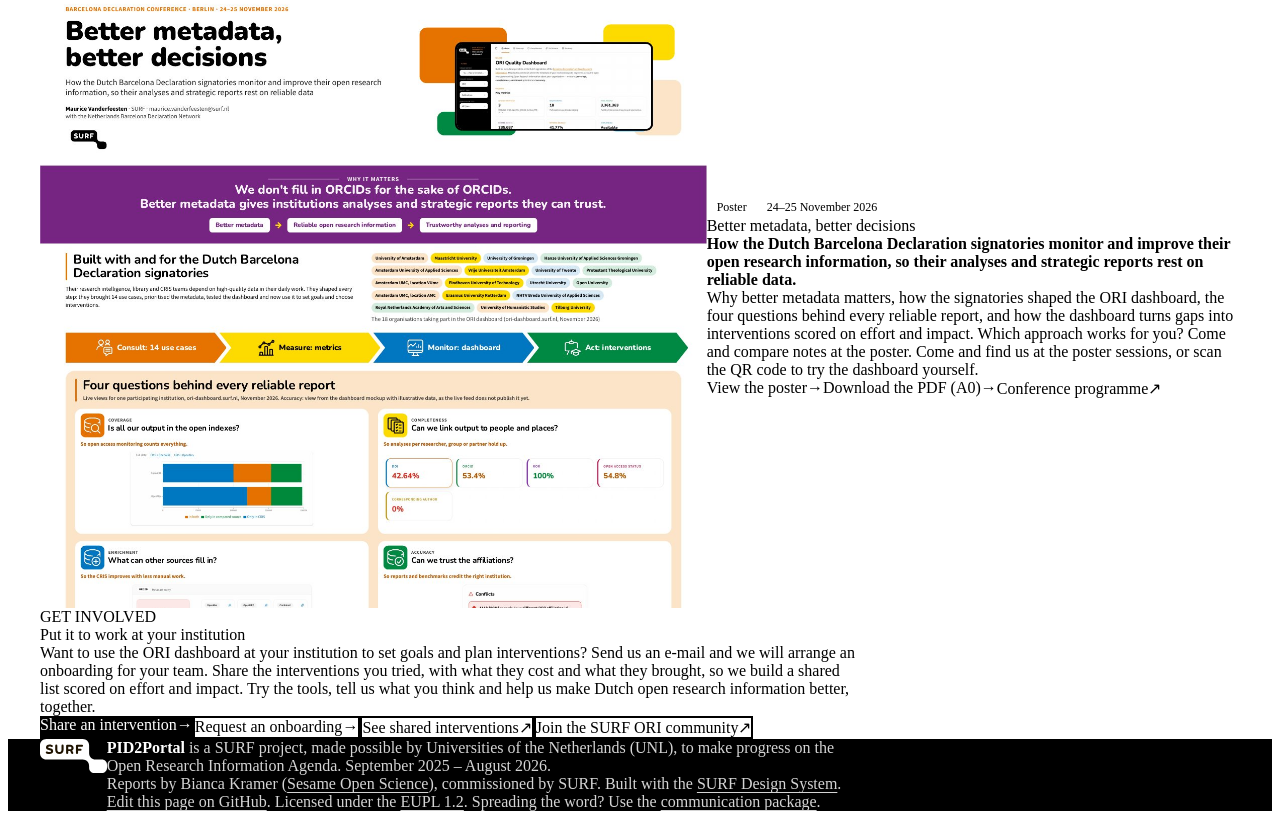
==== commit f74574da: "Header images for the communication package; use as link preview - assets/img/comms/header-1600x900." ====
--- a/index.html
+++ b/index.html
@@ -7,7 +7,10 @@
 <meta name="description" content="PID2Portal (PID to Portal): better Dutch open research information, from persistent identifier to research portal. A SURF project funded by Universities of the Netherlands, 2025–2026.">
 <meta property="og:title" content="PID2Portal: from PID to Portal">
 <meta property="og:description" content="An ORI data quality dashboard, an open data lake, two reports and the Netherlands Research Portal. See what we built and put it to work.">
-<meta property="og:image" content="https://surf-ori.github.io/pid2portal-project/assets/img/ori-dashboard.jpg">
+<meta property="og:image" content="https://surf-ori.github.io/pid2portal-project/assets/img/comms/header-1200x630.jpg">
+<meta property="og:image:width" content="1200">
+<meta property="og:image:height" content="630">
+<meta name="twitter:card" content="summary_large_image">
 <meta property="og:type" content="website">
 
 <!-- SURF Design System: theme script first (no flash of the wrong theme), then tokens, Oat + SURF theme, Oat's script. -->
--- a/assets/site.css
+++ b/assets/site.css
@@ -105,6 +105,8 @@
 .layout-hero { padding-top: var(--space-8); padding-bottom: var(--space-8); }
 .hero-grid { display: grid; grid-template-columns: 1fr 1.05fr; gap: var(--space-8); align-items: center; }
 .hero-text > p:not(.eyebrow) { font-size: 21px; color: var(--fg-2); max-width: 36em; }
+/* the slogan straight under the title */
+.hero-text > h1 + p:not(.eyebrow) { font-family: var(--font-display); font-weight: 800; font-size: clamp(22px, 2.4vw, 30px); line-height: 1.2; color: var(--fg-accent-strong); margin-top: calc(-1 * var(--space-2)); }
 .hero-text .actions { padding-top: var(--space-4); }
 .hero-text .actions .button { padding: var(--space-3) var(--space-5); font-size: var(--fs-body); }
 .hero-visual { position: relative; padding-bottom: 18%; }
